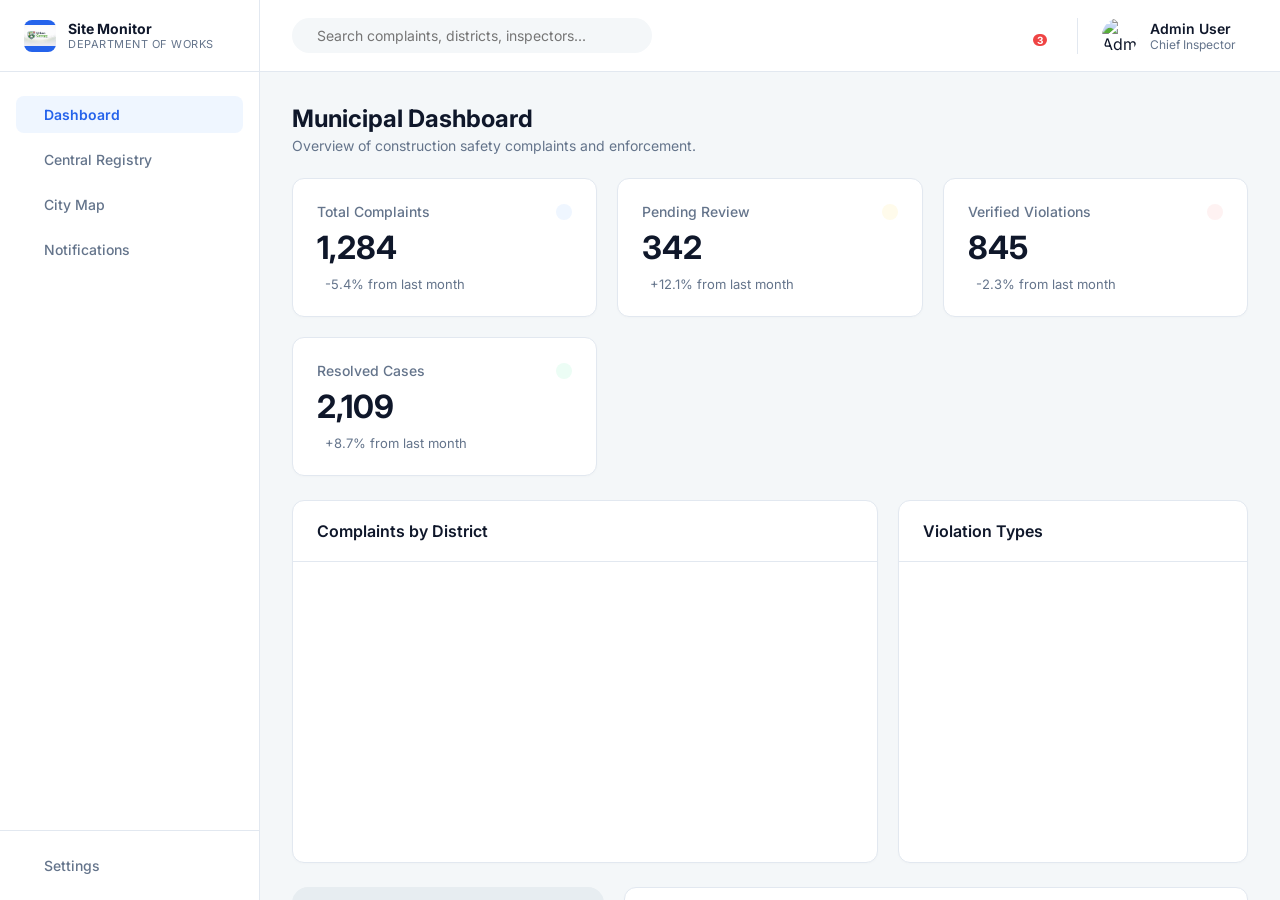
==== dashboard.html @ 846e6d92 "initial commit" ====
<!DOCTYPE html>
<html lang="en">
<head>
  <meta charset="UTF-8" />
  <meta name="viewport" content="width=device-width, initial-scale=1.0" />
  <title>System SPA | Site Monitor</title>
  
  <!-- Fonts -->
  <link rel="preconnect" href="https://fonts.googleapis.com">
  <link rel="preconnect" href="https://fonts.gstatic.com" crossorigin>
  <link href="https://fonts.googleapis.com/css2?family=Inter:wght@400;500;600;700&display=swap" rel="stylesheet">
  
  <!-- Leaflet CSS -->
  <link rel="stylesheet" href="https://unpkg.com/leaflet@1.9.4/dist/leaflet.css" integrity="sha256-p4NxAoJBhIIN+hmNHrzRCf9tD/miZyoHS5obTRR9BMY=" crossorigin=""/>
  <link rel="stylesheet" href="https://unpkg.com/leaflet.markercluster@1.5.3/dist/MarkerCluster.css"/>
  <link rel="stylesheet" href="https://unpkg.com/leaflet.markercluster@1.5.3/dist/MarkerCluster.Default.css"/>

  <!-- Phosphor Icons -->
  <script src="https://unpkg.com/@phosphor-icons/web@2.1.1"></script>

  <link rel="stylesheet" href="style.css" />
</head>
<body>

  <div class="app-layout">
    <!-- Sidebar -->
    <aside class="sidebar">
      <div class="sidebar-header">
        <div class="logo-icon" style="position: relative; display: flex; align-items: center; justify-content: center;">
          <i class="ph ph-shield-check" style="position: absolute; z-index: 1;"></i>
          <img src="assets/logo.png" alt="Logo" style="width: 100%; height: 100%; object-fit: contain; position: absolute; z-index: 2;" onerror="this.style.display='none'" />
        </div>
        <div class="logo-text">
          <span class="logo-title">Site Monitor</span>
          <span class="logo-subtitle">Department of Works</span>
        </div>
      </div>
      
      <nav class="sidebar-nav">
        <a href="#dashboard" class="nav-item active" data-target="view-dashboard">
          <i class="ph ph-squares-four"></i>
          <span>Dashboard</span>
        </a>
        <a href="#complaints" class="nav-item" data-target="view-complaints">
          <i class="ph ph-warning-circle"></i>
          <span>Central Registry</span>
        </a>
        <a href="#map" class="nav-item" data-target="view-map">
          <i class="ph ph-map-trifold"></i>
          <span>City Map</span>
        </a>
        <a href="#notifications" class="nav-item" data-target="view-notifications">
          <i class="ph ph-bell"></i>
          <span>Notifications</span>
        </a>
      </nav>

      <div class="sidebar-footer">
        <a href="#settings" class="nav-item" data-target="view-settings">
          <i class="ph ph-gear"></i>
          <span>Settings</span>
        </a>
      </div>
    </aside>

    <!-- Main Content -->
    <main class="main-content" style="flex: 1; flex-direction: column; overflow: hidden;">
      
      <!-- Shared Header -->
      <header class="top-header">
        <div class="search-bar">
          <i class="ph ph-magnifying-glass"></i>
          <input type="search" placeholder="Search complaints, districts, inspectors..." />
        </div>
        <div class="header-actions">
          <div class="action-icon">
            <i class="ph ph-warning"></i>
          </div>
          <div class="action-icon has-badge">
            <i class="ph ph-bell"></i>
            <span class="badge">3</span>
          </div>
          <div class="admin-profile" id="profileDropdownBtn">
            <img src="https://ui-avatars.com/api/?name=Admin+User&background=0D8ABC&color=fff&rounded=true" alt="Admin Avatar" class="avatar" />
            <div class="admin-info">
              <span class="admin-name">Admin User</span>
              <span class="admin-role">Chief Inspector</span>
            </div>
            <i class="ph ph-caret-down"></i>

            <!-- Dropdown Menu -->
            <div class="profile-dropdown hidden" id="profileDropdownMenu">
              <div class="dropdown-header">
                <strong>Admin User</strong>
                <span>Chief Inspector</span>
              </div>
              <ul class="dropdown-list">
                <li><a href="#profile" class="spa-link" data-target="view-profile"><i class="ph ph-user"></i> My Profile</a></li>
                <li><a href="#notifications" class="spa-link" data-target="view-notifications"><i class="ph ph-activity"></i> Profile Activity</a></li>
                <li><a href="#settings" class="spa-link" data-target="view-settings"><i class="ph ph-gear"></i> Account Settings</a></li>
                <li class="logout-item"><a href="index.html"><i class="ph ph-sign-out"></i> Sign Out</a></li>
              </ul>
            </div>

          </div>
        </div>
      </header>

      <!-- VIEWS -->
      
      <!-- 1. DASHBOARD VIEW -->
      <div id="view-dashboard" class="view-section active">
        <div class="dashboard-scroll-area">
          <div class="dashboard-container">
            <div class="page-header">
              <h1>Municipal Dashboard</h1>
              <p>Overview of construction safety complaints and enforcement.</p>
            </div>

            <div class="stats-grid">
              <div class="stat-card">
                <div class="stat-header">
                  <span class="stat-title">Total Complaints</span>
                  <i class="ph ph-files stat-icon blue"></i>
                </div>
                <div class="stat-value">1,284</div>
                <div class="stat-trend positive">
                  <i class="ph ph-trend-down"></i>
                  <span>-5.4% from last month</span>
                </div>
              </div>

              <div class="stat-card">
                <div class="stat-header">
                  <span class="stat-title">Pending Review</span>
                  <i class="ph ph-hourglass-high stat-icon orange"></i>
                </div>
                <div class="stat-value">342</div>
                <div class="stat-trend negative">
                  <i class="ph ph-trend-up"></i>
                  <span>+12.1% from last month</span>
                </div>
              </div>

              <div class="stat-card">
                <div class="stat-header">
                  <span class="stat-title">Verified Violations</span>
                  <i class="ph ph-siren stat-icon red"></i>
                </div>
                <div class="stat-value">845</div>
                <div class="stat-trend positive">
                  <i class="ph ph-trend-down"></i>
                  <span>-2.3% from last month</span>
                </div>
              </div>

              <div class="stat-card">
                <div class="stat-header">
                  <span class="stat-title">Resolved Cases</span>
                  <i class="ph ph-check-circle stat-icon green"></i>
                </div>
                <div class="stat-value">2,109</div>
                <div class="stat-trend positive">
                  <i class="ph ph-trend-up"></i>
                  <span>+8.7% from last month</span>
                </div>
              </div>
            </div>

            <div class="analytics-grid">
              <div class="chart-card wide">
                <div class="card-header">
                  <h3>Complaints by District</h3>
                  <button class="btn-icon"><i class="ph ph-dots-three-outline-vertical"></i></button>
                </div>
                <div class="card-body">
                  <canvas id="districtChart"></canvas>
                </div>
              </div>
              
              <div class="chart-card">
                <div class="card-header">
                  <h3>Violation Types</h3>
                  <button class="btn-icon"><i class="ph ph-dots-three-outline-vertical"></i></button>
                </div>
                <div class="card-body">
                  <canvas id="violationChart"></canvas>
                </div>
              </div>
            </div>

            <div class="bottom-grid">
              <div class="img-notif-panel" style="padding: 20px;">
                 <div class="img-notif-header">
                   <h3>Recent Activity</h3>
                   <i class="ph ph-dots-three"></i>
                 </div>
                 
                 <div class="notif-list">
                   <div class="img-notif-card">
                     <div class="img-notif-icon dark"><i class="ph ph-files"></i></div>
                     <div class="img-notif-content">
                       <h4>New Violation Verified</h4>
                       <p>Illegal construction at 442 West Oak Blvd.</p>
                       <span class="time">12 MINUTES AGO</span>
                     </div>
                   </div>

                   <div class="img-notif-card">
                     <div class="img-notif-icon light-green"><i class="ph ph-check"></i></div>
                     <div class="img-notif-content">
                       <h4>Case Resolved</h4>
                       <p>Sanitation issue cleared at Site 44.</p>
                       <span class="time">2 HOURS AGO</span>
                     </div>
                   </div>
                 </div>

                 <div class="img-notif-footer" style="padding-top: 8px;">
                   <span>View All Audit Logs</span>
                   <button class="img-notif-fab" style="width: 36px; height: 36px; font-size: 16px;"><i class="ph ph-plus"></i></button>
                 </div>
              </div>

              <div class="map-card">
                <div class="card-header">
                  <h3>Active Response Units</h3>
                  <div class="map-legend">
                    <span class="legend-item"><span class="dot u-blue"></span> Unit</span>
                    <span class="legend-item"><span class="dot u-red"></span> Complaint</span>
                  </div>
                </div>
                <div class="map-container" id="cityMap">
                  <!-- Leaflet map -->
                </div>
              </div>
            </div>
            
          </div>
        </div>
      </div>

      <!-- 2. COMPLAINTS VIEW -->
      <div id="view-complaints" class="view-section hidden">
        <div class="dashboard-scroll-area">
          <div class="dashboard-container max-width-large">
            
            <div class="page-header header-flex">
              <div>
                <h1>Central Registry</h1>
                <p>Monitoring civic reports across city sectors</p>
              </div>
              <div class="header-buttons">
                <button class="btn btn-secondary"><i class="ph ph-export"></i> Export Data</button>
                <button class="btn btn-primary"><i class="ph ph-plus"></i> New Report</button>
              </div>
            </div>

            <div class="stats-grid grid-6">
              <div class="stat-card">
                <div class="stat-header"><span class="stat-title">Resolution Velocity</span></div>
                <div class="stat-value">2.4 Days</div>
                <div class="stat-trend positive"><i class="ph ph-trend-down"></i><span>-12% from last month</span></div>
              </div>
              <div class="stat-card">
                <div class="stat-header"><span class="stat-title">Active Cases</span></div>
                <div class="stat-value">1,187</div>
                <div class="stat-trend negative"><i class="ph ph-trend-up"></i><span>+4% from last month</span></div>
              </div>
              <div class="stat-card">
                <div class="stat-header"><span class="stat-title">Critical Alerts</span></div>
                <div class="stat-value" style="color: var(--red-main)">24</div>
                <div class="stat-trend positive"><i class="ph ph-trend-down"></i><span>-2 from last week</span></div>
              </div>
              <div class="stat-card">
                <div class="stat-header"><span class="stat-title">Zone Efficiency</span></div>
                <div class="stat-value">94.2%</div>
                <div class="stat-trend positive"><i class="ph ph-trend-up"></i><span>Target: >90%</span></div>
              </div>
              <div class="stat-card">
                <div class="stat-header"><span class="stat-title">Priority Queue</span></div>
                <div class="stat-value" style="color: var(--orange-main)">8</div>
                <div class="stat-trend negative"><i class="ph ph-trend-up"></i><span>Unassigned High-Risk</span></div>
              </div>
              <div class="stat-card">
                <div class="stat-header"><span class="stat-title">System Health Status</span></div>
                <div class="stat-value" style="color: var(--green-main)">Online</div>
                <div class="stat-trend positive"><i class="ph ph-check"></i><span>All systems operational</span></div>
              </div>
            </div>

            <div class="panels-grid">
              <div class="chart-card">
                <div class="card-header">
                  <h3>Zone Intelligence</h3>
                  <span class="subtitle-badge">Complaints by Sector</span>
                </div>
                <div class="card-body">
                  <canvas id="zoneChart"></canvas>
                </div>
              </div>
              <div class="chart-card">
                <div class="card-header">
                  <h3>Live Fleet Deployment</h3>
                  <span class="subtitle-badge">Active Units</span>
                </div>
                <div class="card-body">
                  <canvas id="fleetChart"></canvas>
                </div>
              </div>
            </div>

            <div class="card table-card">
              <div class="table-header">
                <div class="tabs">
                  <button class="tab-btn active">All</button>
                  <button class="tab-btn">Pending</button>
                  <button class="tab-btn">Under Review</button>
                  <button class="tab-btn">Verified</button>
                  <button class="tab-btn">Resolved</button>
                </div>
                <div class="table-actions">
                  <div class="search-bar small">
                    <i class="ph ph-magnifying-glass"></i>
                    <input type="text" placeholder="Filter..." />
                  </div>
                  <button class="btn-icon"><i class="ph ph-funnel"></i></button>
                </div>
              </div>
              
              <div class="table-container">
                <table class="complaint-table">
                  <thead>
                    <tr>
                      <th>Complaint ID</th><th>Visual Log</th><th>Location</th><th>Date Submitted</th><th>Status</th><th>Actions</th>
                    </tr>
                  </thead>
                  <tbody>
                    <tr>
                      <td><strong>#CMP-8842</strong></td>
                      <td><div class="visual-log"><img src="assets/violation1.png" alt="Evidence" /></div></td>
                      <td>
                        <div class="td-content"><span class="td-title">Downtown Sector</span><span class="td-sub">400 Broad St</span></div>
                      </td>
                      <td>
                        <div class="td-content"><span class="td-title">Oct 12, 09:30 AM</span><span class="td-sub">By Citizen App</span></div>
                      </td>
                      <td><span class="badge-status status-pending">Pending</span></td>
                      <td>
                        <div class="action-buttons">
                          <button class="btn btn-outline" title="Review"><i class="ph ph-eye"></i></button>
                          <button class="btn btn-outline" title="Assign Inspector"><i class="ph ph-user-plus"></i></button>
                        </div>
                      </td>
                    </tr>
                  </tbody>
                </table>
              </div>
            </div>
            
          </div>
        </div>
      </div>

      <!-- 3. MAP VIEW -->
      <div id="view-map" class="view-section hidden" style="flex: 1;">
        <div class="map-view-container">
          <div class="side-panel card">
            <div class="panel-section border-bottom">
              <div class="page-header map-header">
                <h1>City Violation Map</h1>
                <p>Locational analytics for civic safety reports</p>
              </div>
              <div class="map-layers-toggle">
                 <button class="layer-btn active" id="btnStreet">Street</button>
                 <button class="layer-btn" id="btnSatellite">Satellite</button>
                 <button class="layer-btn" id="btnHeatmap"><i class="ph ph-fire"></i> Heatmap</button>
              </div>
            </div>

            <div class="panel-section border-bottom stats-quick">
              <h3>Quick Statistics</h3>
              <div class="quick-stat-row"><span class="qs-label">Complaints</span><span class="qs-value" id="qsTotal">142</span></div>
              <div class="quick-stat-row"><span class="qs-label text-red">High-Risk Cases</span><span class="qs-value text-red bold">18</span></div>
            </div>

            <div class="panel-section flex-1 scrollable-panel">
              <h3>Filter Complaints</h3>
              <div class="filter-group">
                <label>Status</label>
                <div class="filter-checkboxes">
                  <label class="checkbox-item"><input type="checkbox" checked /> <span class="dot u-red"></span> High-risk</label>
                  <label class="checkbox-item"><input type="checkbox" checked /> <span class="dot u-orange"></span> Pending</label>
                </div>
              </div>
              <button class="btn btn-primary w-full"><i class="ph ph-funnel"></i> Apply Filters</button>
            </div>
          </div>

          <div class="main-map-area card">
            <div id="fullCityMap" class="full-map"></div>
          </div>
        </div>
      </div>

      <!-- 4. NOTIFICATIONS VIEW -->
      <div id="view-notifications" class="view-section hidden">
        <div class="dashboard-scroll-area">
          <div class="dashboard-container max-width-large" style="max-width: 800px;">
            <div class="page-header header-flex">
              <div>
                <h1>Audit & Notifications</h1>
                <p>System alerts, assigned tasks, and chronological activity.</p>
              </div>
            </div>

            <div class="img-notif-panel">
               <div class="img-notif-header">
                 <h3>Recent Activity</h3>
                 <i class="ph ph-dots-three"></i>
               </div>
               
               <div class="notif-list">
                 
                 <div class="img-notif-card">
                   <div class="img-notif-icon dark"><i class="ph ph-files"></i></div>
                   <div class="img-notif-content">
                     <h4>New Violation Verified</h4>
                     <p>Illegal construction at 442 West Oak Blvd.</p>
                     <span class="time">12 MINUTES AGO</span>
                   </div>
                 </div>

                 <div class="img-notif-card">
                   <div class="img-notif-icon light-blue"><i class="ph ph-warning-circle"></i></div>
                   <div class="img-notif-content">
                     <h4>Complaint Filed</h4>
                     <p>Noise complaint submitted by citizen ref: #8821.</p>
                     <span class="time">45 MINUTES AGO</span>
                   </div>
                 </div>

                 <div class="img-notif-card">
                   <div class="img-notif-icon light-green"><i class="ph ph-check"></i></div>
                   <div class="img-notif-content">
                     <h4>Case Resolved</h4>
                     <p>Sanitation issue at City Plaza cleared by Dept 4.</p>
                     <span class="time">2 HOURS AGO</span>
                   </div>
                 </div>

                 <div class="img-notif-card">
                   <div class="img-notif-icon light-yellow"><i class="ph ph-warning"></i></div>
                   <div class="img-notif-content">
                     <h4>System Alert</h4>
                     <p>High complaint volume detected in South District.</p>
                     <span class="time">4 HOURS AGO</span>
                   </div>
                 </div>

                 <div class="img-notif-card">
                   <div class="img-notif-icon dark"><i class="ph ph-user"></i></div>
                   <div class="img-notif-content">
                     <h4>Agent Assigned</h4>
                     <p>Officer Miller assigned to Permit Case #102.</p>
                     <span class="time">6 HOURS AGO</span>
                   </div>
                 </div>

               </div>

               <div class="img-notif-footer">
                 <span>View All Audit Logs</span>
                 <button class="img-notif-fab"><i class="ph ph-plus"></i></button>
               </div>
            </div>

          </div>
        </div>
      </div>

      <!-- 5. MY PROFILE VIEW -->
      <div id="view-profile" class="view-section hidden">
        <div class="dashboard-scroll-area">
          <div class="dashboard-container max-width-large" style="max-width: 900px;">
            <div class="page-header">
              <h1>My Profile</h1>
              <p>Manage your professional civic identity and contact data.</p>
            </div>
            
            <div class="panels-grid" style="grid-template-columns: 1fr 2fr;">
              <div class="card" style="text-align: center; padding: 32px;">
                <img src="https://ui-avatars.com/api/?name=Admin+User&background=0D8ABC&color=fff&rounded=true&size=120" style="border-radius: 50%; margin-bottom: 16px;" alt="Avatar" />
                <h3 style="margin-bottom: 4px;">Admin User</h3>
                <p style="color: var(--text-muted); font-size: 14px; margin-bottom: 24px;">Chief Inspector</p>
                <button class="btn btn-outline" style="width: 100%;">Upload New Photo</button>
              </div>

              <div class="card" style="padding: 32px;">
                <h3 style="margin-bottom: 24px;">Personal Information</h3>
                <div style="display: grid; grid-template-columns: 1fr 1fr; gap: 20px;">
                  <div class="form-group">
                    <label>Full Name</label>
                    <input type="text" class="form-input" value="Admin User" />
                  </div>
                  <div class="form-group">
                    <label>Role / Title</label>
                    <input type="text" class="form-input" value="Chief Inspector" disabled style="background: var(--bg-app); cursor: not-allowed;" />
                  </div>
                  <div class="form-group">
                    <label>Email Address</label>
                    <input type="email" class="form-input" placeholder="name@department.gov" />
                  </div>
                  <div class="form-group">
                    <label>Phone Number</label>
                    <input type="tel" class="form-input" value="+1 (555) 019-2831" />
                  </div>
                </div>
                <button class="btn btn-primary" style="margin-top: 16px;">Save Changes</button>
              </div>
            </div>
          </div>
        </div>
      </div>

      <!-- 6. SETTINGS VIEW -->
      <div id="view-settings" class="view-section hidden">
        <div class="dashboard-scroll-area">
          <div class="dashboard-container max-width-large" style="max-width: 900px;">
            <div class="page-header">
              <h1>System Settings</h1>
              <p>Configure notifications, security, and global app preferences.</p>
            </div>

            <div class="card" style="padding: 32px; margin-bottom: 24px;">
              <h3 style="margin-bottom: 24px; border-bottom: 1px solid var(--border-subtle); padding-bottom: 12px;">Notification Preferences</h3>
              
              <div style="display: flex; justify-content: space-between; align-items: center; margin-bottom: 16px;">
                 <div>
                   <p style="font-weight: 600; margin-bottom: 4px;">Email Alerts</p>
                   <p style="font-size: 13px; color: var(--text-muted);">Receive immediate emails on High-Risk incidents.</p>
                 </div>
                 <input type="checkbox" checked style="width: 20px; height: 20px; accent-color: var(--blue-primary);" />
              </div>

              <div style="display: flex; justify-content: space-between; align-items: center; margin-bottom: 16px;">
                 <div>
                   <p style="font-weight: 600; margin-bottom: 4px;">Push Notifications</p>
                   <p style="font-size: 13px; color: var(--text-muted);">Enable browser push notifications when active.</p>
                 </div>
                 <input type="checkbox" style="width: 20px; height: 20px; accent-color: var(--blue-primary);" />
              </div>
            </div>

            <div class="card" style="padding: 32px;">
              <h3 style="margin-bottom: 24px; border-bottom: 1px solid var(--border-subtle); padding-bottom: 12px;">Security</h3>
              
              <div style="display: flex; justify-content: space-between; align-items: center; margin-bottom: 16px;">
                 <div>
                   <p style="font-weight: 600; margin-bottom: 4px;">Two-Factor Authentication (2FA)</p>
                   <p style="font-size: 13px; color: var(--text-muted);">Protect your civic account with an additional security token.</p>
                 </div>
                 <button class="btn btn-outline">Enable 2FA</button>
              </div>

              <div style="display: flex; justify-content: space-between; align-items: center;">
                 <div>
                   <p style="font-weight: 600; margin-bottom: 4px;">Change Password</p>
                   <p style="font-size: 13px; color: var(--text-muted);">Update your system access key regularly.</p>
                 </div>
                 <button class="btn btn-secondary">Update</button>
              </div>
            </div>
            
          </div>
        </div>
      </div>

    </main>
  </div>

  <!-- Scripts -->
  <script src="https://cdn.jsdelivr.net/npm/chart.js@4.4.2/dist/chart.umd.min.js"></script>
  <script src="https://unpkg.com/leaflet@1.9.4/dist/leaflet.js" integrity="sha256-20nQCchB9co0qIjJZRGuk2/Z9VM+kNiyxNV1lvTlZBo=" crossorigin=""></script>
  <script src="https://unpkg.com/leaflet.markercluster@1.5.3/dist/leaflet.markercluster.js"></script>
  <script src="https://unpkg.com/leaflet.heat@0.2.0/dist/leaflet-heat.js"></script>
  <script type="module" src="main.js"></script>
</body>
</html>
---- style.css ----
:root {
  /* Colors */
  --bg-app: #f4f7f9;
  --bg-sidebar: #ffffff;
  --bg-card: #ffffff;
  --border-subtle: #e2e8f0;
  
  --text-main: #0f172a;
  --text-muted: #64748b;
  
  --blue-primary: #2563eb;
  --blue-hover: #1d4ed8;
  --blue-light: #eff6ff;
  
  --green-main: #10b981;
  --green-light: #ecfdf5;
  --orange-main: #f59e0b;
  --orange-light: #fffbeb;
  --red-main: #ef4444;
  --red-light: #fef2f2;
}

* {
  box-sizing: border-box;
  margin: 0;
  padding: 0;
  font-family: 'Inter', sans-serif;
}

body {
  background-color: var(--bg-app);
  color: var(--text-main);
  overflow: hidden;
}

/* App Layout Grid */
.app-layout {
  display: flex;
  height: 100vh;
  width: 100vw;
}

/* Sidebar */
.sidebar {
  width: 260px;
  background-color: var(--bg-sidebar);
  border-right: 1px solid var(--border-subtle);
  display: flex;
  flex-direction: column;
  z-index: 10;
}

.sidebar-header {
  height: 72px;
  display: flex;
  align-items: center;
  padding: 0 24px;
  border-bottom: 1px solid var(--border-subtle);
}

.logo-icon {
  background: var(--blue-primary);
  color: white;
  width: 32px;
  height: 32px;
  border-radius: 8px;
  display: flex;
  align-items: center;
  justify-content: center;
  font-size: 20px;
  margin-right: 12px;
}

.logo-text {
  display: flex;
  flex-direction: column;
}

.logo-title {
  font-weight: 700;
  font-size: 14px;
  color: var(--text-main);
}

.logo-subtitle {
  font-size: 11px;
  color: var(--text-muted);
  text-transform: uppercase;
  letter-spacing: 0.5px;
}

.sidebar-nav {
  flex: 1;
  padding: 24px 16px;
  display: flex;
  flex-direction: column;
  gap: 8px;
}

.nav-item {
  display: flex;
  align-items: center;
  padding: 10px 16px;
  border-radius: 8px;
  color: var(--text-muted);
  text-decoration: none;
  font-weight: 500;
  font-size: 14px;
  transition: all 0.2s;
}

.nav-item i {
  font-size: 20px;
  margin-right: 12px;
}

.nav-item:hover {
  background-color: var(--blue-light);
  color: var(--blue-primary);
}

.nav-item.active {
  background-color: var(--blue-light);
  color: var(--blue-primary);
  font-weight: 600;
}

.sidebar-footer {
  padding: 16px;
  border-top: 1px solid var(--border-subtle);
}

/* Main Content Area */
.main-content {
  flex: 1;
  display: flex;
  flex-direction: column;
  min-width: 0;
}

/* Top Header */
.top-header {
  height: 72px;
  background-color: var(--bg-card);
  border-bottom: 1px solid var(--border-subtle);
  display: flex;
  align-items: center;
  justify-content: space-between;
  padding: 0 32px;
  z-index: 5;
}

.search-bar {
  display: flex;
  align-items: center;
  background-color: var(--bg-app);
  border-radius: 20px;
  padding: 8px 16px;
  width: 360px;
  border: 1px solid transparent;
  transition: border-color 0.2s;
}

.search-bar:focus-within {
  border-color: var(--blue-primary);
  background: white;
}

.search-bar i {
  color: var(--text-muted);
  font-size: 18px;
  margin-right: 8px;
}

.search-bar input {
  border: none;
  background: transparent;
  width: 100%;
  font-size: 14px;
  color: var(--text-main);
  outline: none;
}

.header-actions {
  display: flex;
  align-items: center;
  gap: 20px;
}

.action-icon {
  position: relative;
  font-size: 24px;
  color: var(--text-muted);
  cursor: pointer;
  display: flex;
  transition: color 0.2s;
}

.action-icon:hover {
  color: var(--text-main);
}

.badge {
  position: absolute;
  top: -4px;
  right: -4px;
  background-color: var(--red-main);
  color: white;
  font-size: 10px;
  font-weight: bold;
  height: 16px;
  min-width: 16px;
  border-radius: 8px;
  display: flex;
  align-items: center;
  justify-content: center;
  padding: 0 4px;
  border: 2px solid var(--bg-card);
}

.admin-profile {
  display: flex;
  align-items: center;
  gap: 12px;
  margin-left: 12px;
  padding-left: 24px;
  border-left: 1px solid var(--border-subtle);
  cursor: pointer;
}

.avatar {
  width: 36px;
  height: 36px;
  border-radius: 50%;
}

.admin-info {
  display: flex;
  flex-direction: column;
}

.admin-name {
  font-size: 14px;
  font-weight: 600;
}

.admin-role {
  font-size: 12px;
  color: var(--text-muted);
}

/* Dashboard Content Scroll Area */
.dashboard-scroll-area {
  flex: 1;
  overflow-y: auto;
  padding: 32px;
}

.dashboard-container {
  max-width: 1400px;
  margin: 0 auto;
  display: flex;
  flex-direction: column;
  gap: 24px;
}

.page-header h1 {
  font-size: 24px;
  font-weight: 700;
  margin-bottom: 4px;
}

.page-header p {
  color: var(--text-muted);
  font-size: 14px;
}

/* Base Card Styling */
.card, .stat-card, .chart-card, .activity-card, .map-card {
  background: var(--bg-card);
  border-radius: 12px;
  border: 1px solid var(--border-subtle);
  box-shadow: 0 1px 3px rgba(0,0,0,0.02);
}

/* Stats section */
.stats-grid {
  display: grid;
  grid-template-columns: repeat(auto-fit, minmax(240px, 1fr));
  gap: 20px;
}

.stat-card {
  padding: 24px;
  display: flex;
  flex-direction: column;
  gap: 12px;
}

.stat-header {
  display: flex;
  justify-content: space-between;
  align-items: center;
}

.stat-title {
  color: var(--text-muted);
  font-size: 14px;
  font-weight: 500;
}

.stat-icon {
  font-size: 20px;
  padding: 8px;
  border-radius: 8px;
}

.stat-icon.blue { background: var(--blue-light); color: var(--blue-primary); }
.stat-icon.orange { background: var(--orange-light); color: var(--orange-main); }
.stat-icon.red { background: var(--red-light); color: var(--red-main); }
.stat-icon.green { background: var(--green-light); color: var(--green-main); }

.stat-value {
  font-size: 32px;
  font-weight: 700;
  line-height: 1;
}

.stat-trend {
  font-size: 13px;
  display: flex;
  align-items: center;
  gap: 4px;
  font-weight: 500;
}

.stat-trend.positive { color: var(--green-main); }
.stat-trend.negative { color: var(--red-main); }
.stat-trend span { color: var(--text-muted); font-weight: 400; margin-left: 4px;}

/* Analytics Grids */
.analytics-grid {
  display: grid;
  grid-template-columns: 2fr 1fr;
  gap: 20px;
}

@media (max-width: 1024px) {
  .analytics-grid {
    grid-template-columns: 1fr;
  }
}

.chart-card {
  display: flex;
  flex-direction: column;
}

.card-header {
  padding: 20px 24px;
  border-bottom: 1px solid var(--border-subtle);
  display: flex;
  justify-content: space-between;
  align-items: center;
}

.card-header h3 {
  font-size: 16px;
  font-weight: 600;
}

.btn-icon {
  background: none;
  border: none;
  font-size: 20px;
  color: var(--text-muted);
  cursor: pointer;
}

.card-body {
  padding: 24px;
  flex: 1;
  position: relative;
  min-height: 300px;
}

/* Bottom Grid */
.bottom-grid {
  display: grid;
  grid-template-columns: 1fr 2fr;
  gap: 20px;
}

@media (max-width: 1200px) {
  .bottom-grid {
    grid-template-columns: 1fr;
  }
}

/* Activity List */
.activity-list {
  padding: 0;
  display: flex;
  flex-direction: column;
}

.activity-item {
  display: flex;
  padding: 16px 24px;
  border-bottom: 1px solid var(--border-subtle);
  gap: 16px;
  transition: background-color 0.2s;
}

.activity-item:hover {
  background-color: var(--bg-app);
}

.activity-item:last-child {
  border-bottom: none;
}

.activity-icon {
  width: 32px;
  height: 32px;
  border-radius: 50%;
  display: flex;
  align-items: center;
  justify-content: center;
  font-size: 16px;
  flex-shrink: 0;
}

.activity-icon.red-bg { background: var(--red-light); color: var(--red-main); }
.activity-icon.green-bg { background: var(--green-light); color: var(--green-main); }
.activity-icon.orange-bg { background: var(--orange-light); color: var(--orange-main); }
.activity-icon.blue-bg { background: var(--blue-light); color: var(--blue-primary); }

.activity-content h4 {
  font-size: 14px;
  font-weight: 600;
  margin-bottom: 4px;
}

.activity-content p {
  font-size: 12px;
  color: var(--text-muted);
}

.activity-time {
  font-size: 12px;
  color: var(--text-muted);
  margin-left: auto;
  white-space: nowrap;
}

.view-all {
  font-size: 13px;
  color: var(--blue-primary);
  text-decoration: none;
  font-weight: 500;
}

/* Map Card */
.map-card {
  display: flex;
  flex-direction: column;
  overflow: hidden;
}

.map-card .card-body {
  padding: 0;
}

.map-container {
  height: 480px;
  width: 100%;
}

.map-legend {
  display: flex;
  gap: 16px;
}

.legend-item {
  display: flex;
  align-items: center;
  gap: 6px;
  font-size: 13px;
  color: var(--text-muted);
}

.dot {
  width: 10px;
  height: 10px;
  border-radius: 50%;
}
.dot.u-blue { background-color: var(--blue-primary); }
.dot.u-red { background-color: var(--red-main); }

/* Complaints Page Styles */
.max-width-large { max-width: 1600px; }
.header-flex { display: flex; justify-content: space-between; align-items: flex-end; margin-bottom: 8px; }
.header-buttons { display: flex; gap: 12px; }

.btn { display: inline-flex; align-items: center; gap: 8px; padding: 8px 16px; border-radius: 8px; font-size: 14px; font-weight: 500; cursor: pointer; border: 1px solid transparent; transition: all 0.2s; }
.btn-primary { background: var(--blue-primary); color: white; }
.btn-primary:hover { background: var(--blue-hover); }
.btn-secondary { background: white; color: var(--text-main); border-color: var(--border-subtle); }
.btn-secondary:hover { background: var(--bg-app); }
.btn-outline { background: transparent; border: 1px solid var(--border-subtle); color: var(--text-muted); padding: 6px; border-radius: 6px;}
.btn-outline:hover { color: var(--blue-primary); border-color: var(--blue-primary); background: var(--blue-light); }

.grid-6 { grid-template-columns: repeat(auto-fit, minmax(180px, 1fr)); }

.panels-grid { display: grid; grid-template-columns: 1fr 1fr; gap: 20px; }
@media (max-width: 1024px) { .panels-grid { grid-template-columns: 1fr; } }
.subtitle-badge { font-size: 12px; color: var(--text-muted); background: var(--bg-app); padding: 4px 8px; border-radius: 12px; }

/* Table styling */
.table-card { display: flex; flex-direction: column; overflow: hidden; margin-top: 8px; }
.table-header { padding: 16px 24px; border-bottom: 1px solid var(--border-subtle); display: flex; justify-content: space-between; align-items: center; }

.tabs { display: flex; gap: 4px; }
.tab-btn { background: transparent; border: none; padding: 8px 16px; border-radius: 6px; font-size: 14px; font-weight: 500; color: var(--text-muted); cursor: pointer; transition: all 0.2s; }
.tab-btn:hover { background: var(--bg-app); color: var(--text-main); }
.tab-btn.active { background: var(--blue-light); color: var(--blue-primary); }

.table-actions { display: flex; gap: 12px; align-items: center; }
.search-bar.small { width: 240px; padding: 6px 12px; border-color: var(--border-subtle); }
.search-bar.small input { font-size: 13px; }

.table-container { overflow-x: auto; }
.complaint-table { width: 100%; border-collapse: collapse; min-width: 800px; text-align: left;}
.complaint-table th { padding: 12px 24px; font-size: 12px; font-weight: 500; color: var(--text-muted); text-transform: uppercase; letter-spacing: 0.5px; border-bottom: 1px solid var(--border-subtle); background: var(--bg-app); }
.complaint-table td { padding: 16px 24px; border-bottom: 1px solid var(--border-subtle); vertical-align: middle; }
.complaint-table tbody tr:hover { background-color: rgba(0,0,0,0.01); }

.visual-log { width: 64px; height: 48px; border-radius: 6px; overflow: hidden; background: var(--bg-app); display: flex; align-items: center; justify-content: center; }
.visual-log img { width: 100%; height: 100%; object-fit: cover; }
.placeholder-log { color: var(--text-muted); font-size: 24px; }

.td-content { display: flex; flex-direction: column; gap: 4px; }
.td-title { font-size: 14px; font-weight: 500; color: var(--text-main); }
.td-sub { font-size: 12px; color: var(--text-muted); }

.badge-status { display: inline-flex; align-items: center; padding: 4px 10px; border-radius: 12px; font-size: 12px; font-weight: 600; }
.status-pending { background: var(--bg-app); color: var(--text-muted); }
.status-under-review { background: var(--orange-light); color: var(--orange-main); }
.status-verified { background: var(--red-light); color: var(--red-main); }
.status-resolved { background: var(--green-light); color: var(--green-main); }

.action-buttons { display: flex; gap: 8px; }

/* Map View Layout */
.flex-col { flex-direction: column !important; }
.map-view-container { display: flex; flex: 1; padding: 24px; gap: 24px; overflow: hidden; height: calc(100vh - 72px); }
.side-panel { width: 340px; display: flex; flex-direction: column; overflow: hidden; }
.main-map-area { flex: 1; border-radius: 12px; overflow: hidden; display: flex; }
.full-map { width: 100%; height: 100%; z-index: 1; }

.panel-section { padding: 20px; }
.border-bottom { border-bottom: 1px solid var(--border-subtle); }
.map-header h1 { font-size: 20px; margin-bottom: 4px; }
.map-header p { font-size: 13px; }

.map-layers-toggle { display: flex; background: var(--bg-app); border-radius: 8px; padding: 4px; margin-top: 16px; }
.layer-btn { flex: 1; border: none; background: transparent; padding: 6px; font-size: 13px; font-weight: 500; border-radius: 6px; color: var(--text-muted); cursor: pointer; transition: all 0.2s; display: flex; align-items: center; justify-content: center; gap: 4px; }
.layer-btn.active { background: white; color: var(--text-main); box-shadow: 0 1px 3px rgba(0,0,0,0.1); }

.stats-quick h3 { font-size: 14px; font-weight: 600; margin-bottom: 12px; }
.quick-stat-row { display: flex; justify-content: space-between; margin-bottom: 8px; font-size: 13px; }
.qs-label { color: var(--text-muted); }
.qs-value { font-weight: 600; }
.text-red { color: var(--red-main); }
.text-blue { color: var(--blue-primary); }
.bold { font-weight: 700; }

.scrollable-panel { overflow-y: auto; }
.scrollable-panel h3 { font-size: 14px; font-weight: 600; margin-bottom: 16px; }
.filter-group { margin-bottom: 20px; }
.filter-group label { display: block; font-size: 13px; font-weight: 500; color: var(--text-main); margin-bottom: 8px; }
.filter-checkboxes { display: flex; flex-direction: column; gap: 8px; }
.checkbox-item { display: flex; align-items: center; gap: 8px; font-size: 13px; color: var(--text-muted); cursor: pointer; }
.filter-select { width: 100%; padding: 8px 12px; border: 1px solid var(--border-subtle); border-radius: 8px; font-size: 13px; background: white; outline: none; }
.filter-select:focus { border-color: var(--blue-primary); }
.w-full { width: 100%; justify-content: center; margin-top: 10px; }

.u-orange { background-color: var(--orange-main); }
.u-green { background-color: var(--green-main); }

/* Popup Styling */
.custom-popup .leaflet-popup-content-wrapper { border-radius: 8px; box-shadow: 0 4px 12px rgba(0,0,0,0.15); }
.custom-popup .leaflet-popup-content { margin: 16px; width: 240px !important; }
.popup-header { display: flex; justify-content: space-between; align-items: center; margin-bottom: 12px; }
.popup-id { font-weight: 700; font-size: 14px; color: var(--text-main); }
.popup-status { font-size: 10px; font-weight: bold; text-transform: uppercase; padding: 2px 6px; border-radius: 4px; }
.popup-status.high-risk { background: var(--red-light); color: var(--red-main); }
.popup-status.pending { background: var(--orange-light); color: var(--orange-main); }
.popup-status.under-investigation { background: var(--blue-light); color: var(--blue-primary); }
.popup-status.resolved { background: var(--green-light); color: var(--green-main); }
.popup-image { width: 100%; height: 120px; border-radius: 6px; object-fit: cover; margin-bottom: 12px; background: var(--bg-app); display: block; }
.popup-detail { display: flex; gap: 8px; font-size: 12px; color: var(--text-muted); margin-bottom: 6px; }
.popup-detail i { font-size: 14px; margin-top: 1px; color: var(--text-main); }
.popup-btn { margin-top: 12px; }

/* SPA Layout Additions */
.view-section { display: flex; flex: 1; flex-direction: column; overflow: hidden; min-height: 0; min-width: 0; }
.view-section.hidden { display: none !important; }

/* Image-style Notification Panel */
.img-notif-panel { background-color: #E7EDF1; border-radius: 16px; padding: 24px; display: flex; flex-direction: column; position: relative; }
.img-notif-header { display: flex; justify-content: space-between; align-items: center; margin-bottom: 24px; }
.img-notif-header h3 { font-size: 16px; font-weight: 700; color: #1E293B; }
.img-notif-header i { font-size: 24px; color: #64748B; cursor: pointer; }

.img-notif-card { background: white; border-radius: 12px; padding: 16px; display: flex; gap: 16px; margin-bottom: 16px; box-shadow: 0 4px 12px rgba(0,0,0,0.03); border: none; }
.img-notif-icon { width: 40px; height: 40px; border-radius: 8px; display: flex; align-items: center; justify-content: center; font-size: 20px; flex-shrink: 0; }
.img-notif-icon.dark { background-color: #21355A; color: white; }
.img-notif-icon.light-blue { background-color: #E2E8F0; color: #475569; }
.img-notif-icon.light-green { background-color: #DCFCE7; color: #16A34A; }
.img-notif-icon.light-yellow { background-color: #FEF3C7; color: #D97706; }

.img-notif-content { display: flex; flex-direction: column; gap: 4px; }
.img-notif-content h4 { font-size: 14px; font-weight: 700; color: #1E293B; }
.img-notif-content p { font-size: 12px; color: #64748B; line-height: 1.4; }
.img-notif-content .time { font-size: 10px; font-weight: 600; color: #94A3B8; text-transform: uppercase; margin-top: 4px; }

.img-notif-footer { display: flex; justify-content: space-between; align-items: center; padding-top: 16px; }
.img-notif-footer span { font-size: 11px; font-weight: 700; color: #1E293B; text-transform: uppercase; letter-spacing: 0.5px; cursor: pointer; }
.img-notif-fab { width: 48px; height: 48px; border-radius: 12px; background-color: #0E1F40; color: white; border: none; font-size: 20px; display: flex; align-items: center; justify-content: center; cursor: pointer; box-shadow: 0 4px 12px rgba(14,31,64,0.3); }

/* Login Page Specific Styles */
.login-layout { display: flex; height: 100vh; width: 100vw; background-color: white; }
.login-left { flex: 1; background: linear-gradient(135deg, #0E1F40 0%, #21355A 100%); display: flex; flex-direction: column; justify-content: center; padding: 60px; color: white; position: relative; overflow: hidden; }
.login-left::before { content: ""; position: absolute; width: 600px; height: 600px; border-radius: 50%; background: radial-gradient(circle, rgba(37,99,235,0.15) 0%, rgba(37,99,235,0) 70%); top: -100px; left: -100px; }
.login-left-content { z-index: 2; max-width: 480px; }
.login-left-content h1 { font-size: 42px; font-weight: 700; margin-bottom: 24px; line-height: 1.2; }
.login-left-content p { font-size: 18px; color: #94A3B8; line-height: 1.6; }

.login-right { flex: 1; display: flex; align-items: center; justify-content: center; background-color: var(--bg-app); position: relative; }
.login-card { width: 440px; background: white; padding: 48px; border-radius: 20px; box-shadow: 0 12px 32px rgba(0,0,0,0.05); }

.login-icon-top { width: 56px; height: 56px; background: var(--blue-light); color: var(--blue-primary); display: flex; justify-content: center; align-items: center; border-radius: 16px; font-size: 28px; margin-bottom: 24px; }
.login-card h2 { font-size: 24px; font-weight: 700; margin-bottom: 8px; color: var(--text-main); }
.login-card p { color: var(--text-muted); font-size: 14px; margin-bottom: 32px; }

.login-tabs-form { display: flex; background: var(--bg-app); border-radius: 12px; padding: 6px; margin-bottom: 32px; }
.login-tab { flex: 1; border: none; padding: 10px; font-size: 13px; font-weight: 600; border-radius: 8px; color: var(--text-muted); background: transparent; cursor: pointer; transition: all 0.2s; }
.login-tab.active { background: white; color: var(--text-main); box-shadow: 0 2px 8px rgba(0,0,0,0.05); }

.form-group { margin-bottom: 20px; }
.form-group label { display: block; font-size: 13px; font-weight: 600; color: var(--text-main); margin-bottom: 8px; }
.form-input { width: 100%; border: 1px solid var(--border-subtle); padding: 12px 16px; border-radius: 10px; font-size: 14px; outline: none; transition: border-color 0.2s; }
.form-input:focus { border-color: var(--blue-primary); box-shadow: 0 0 0 4px var(--blue-light); }

.login-btn-submit { width: 100%; background: var(--blue-primary); color: white; border: none; padding: 14px; border-radius: 10px; font-weight: 600; font-size: 15px; cursor: pointer; transition: background 0.2s; margin-top: 12px; }
.login-btn-submit:hover { background: var(--blue-hover); }

/* Responsive Login */
@media (max-width: 900px) {
  .login-left { display: none; }
  .login-card { box-shadow: none; padding: 32px; width: 100%; max-width: 440px; }
  .login-right { background: white; }
}

/* Profile Dropdown Component */
.admin-profile { position: relative; cursor: pointer; }
.profile-dropdown { position: absolute; top: calc(100% + 12px); right: 0; background: white; width: 220px; border-radius: 12px; box-shadow: 0 10px 40px rgba(0,0,0,0.1); border: 1px solid var(--border-subtle); z-index: 100; transition: opacity 0.2s, transform 0.2s; transform-origin: top right; }
.profile-dropdown.hidden { opacity: 0; pointer-events: none; transform: scale(0.95); }
.dropdown-header { padding: 16px; border-bottom: 1px solid var(--border-subtle); display: flex; flex-direction: column; gap: 4px; }
.dropdown-header strong { font-size: 14px; color: var(--text-main); }
.dropdown-header span { font-size: 12px; color: var(--text-muted); }
.dropdown-list { list-style: none; padding: 8px 0; margin: 0; }
.dropdown-list li a { display: flex; align-items: center; gap: 12px; padding: 10px 16px; font-size: 13px; color: var(--text-muted); text-decoration: none; transition: background 0.2s, color 0.2s; font-weight: 500;}
.dropdown-list li a:hover { background: var(--bg-hover); color: var(--text-main); }
.dropdown-list li a i { font-size: 16px; }
.dropdown-list li.logout-item { border-top: 1px solid var(--border-subtle); margin-top: 4px; padding-top: 4px; }
.dropdown-list li.logout-item a { color: var(--red-main); }
.dropdown-list li.logout-item a:hover { background: #FEF2F2; }
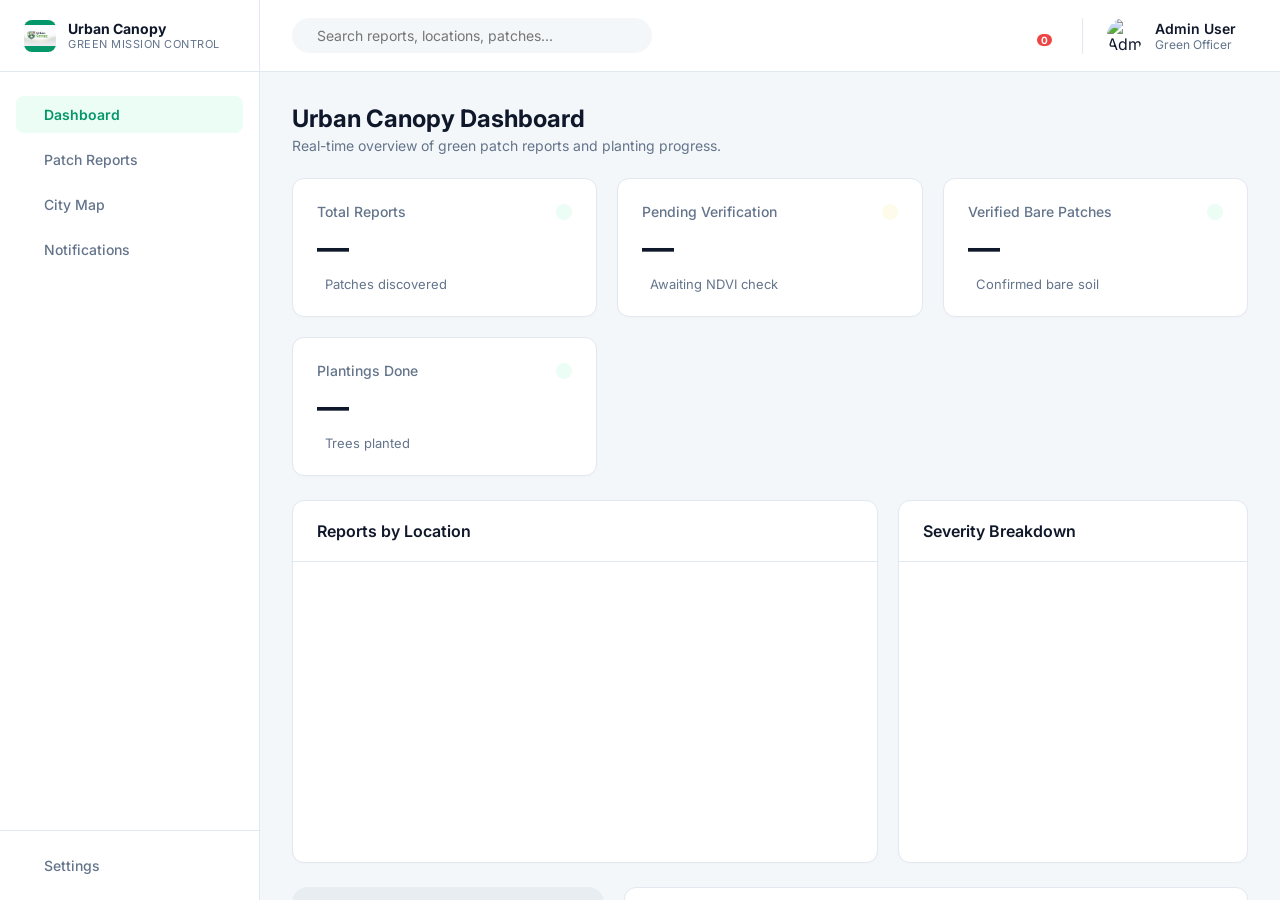
==== commit 2f43dec1: "Added dynamic website changes" ====
--- a/dashboard.html
+++ b/dashboard.html
@@ -1,589 +1,510 @@
-<!DOCTYPE html>
-<html lang="en">
-<head>
-  <meta charset="UTF-8" />
-  <meta name="viewport" content="width=device-width, initial-scale=1.0" />
-  <title>System SPA | Site Monitor</title>
-  
-  <!-- Fonts -->
-  <link rel="preconnect" href="https://fonts.googleapis.com">
-  <link rel="preconnect" href="https://fonts.gstatic.com" crossorigin>
-  <link href="https://fonts.googleapis.com/css2?family=Inter:wght@400;500;600;700&display=swap" rel="stylesheet">
-  
-  <!-- Leaflet CSS -->
-  <link rel="stylesheet" href="https://unpkg.com/leaflet@1.9.4/dist/leaflet.css" integrity="sha256-p4NxAoJBhIIN+hmNHrzRCf9tD/miZyoHS5obTRR9BMY=" crossorigin=""/>
-  <link rel="stylesheet" href="https://unpkg.com/leaflet.markercluster@1.5.3/dist/MarkerCluster.css"/>
-  <link rel="stylesheet" href="https://unpkg.com/leaflet.markercluster@1.5.3/dist/MarkerCluster.Default.css"/>
-
-  <!-- Phosphor Icons -->
-  <script src="https://unpkg.com/@phosphor-icons/web@2.1.1"></script>
-
-  <link rel="stylesheet" href="style.css" />
-</head>
-<body>
-
-  <div class="app-layout">
-    <!-- Sidebar -->
-    <aside class="sidebar">
-      <div class="sidebar-header">
-        <div class="logo-icon" style="position: relative; display: flex; align-items: center; justify-content: center;">
-          <i class="ph ph-shield-check" style="position: absolute; z-index: 1;"></i>
-          <img src="assets/logo.png" alt="Logo" style="width: 100%; height: 100%; object-fit: contain; position: absolute; z-index: 2;" onerror="this.style.display='none'" />
-        </div>
-        <div class="logo-text">
-          <span class="logo-title">Site Monitor</span>
-          <span class="logo-subtitle">Department of Works</span>
-        </div>
-      </div>
-      
-      <nav class="sidebar-nav">
-        <a href="#dashboard" class="nav-item active" data-target="view-dashboard">
-          <i class="ph ph-squares-four"></i>
-          <span>Dashboard</span>
-        </a>
-        <a href="#complaints" class="nav-item" data-target="view-complaints">
-          <i class="ph ph-warning-circle"></i>
-          <span>Central Registry</span>
-        </a>
-        <a href="#map" class="nav-item" data-target="view-map">
-          <i class="ph ph-map-trifold"></i>
-          <span>City Map</span>
-        </a>
-        <a href="#notifications" class="nav-item" data-target="view-notifications">
-          <i class="ph ph-bell"></i>
-          <span>Notifications</span>
-        </a>
-      </nav>
-
-      <div class="sidebar-footer">
-        <a href="#settings" class="nav-item" data-target="view-settings">
-          <i class="ph ph-gear"></i>
-          <span>Settings</span>
-        </a>
-      </div>
-    </aside>
-
-    <!-- Main Content -->
-    <main class="main-content" style="flex: 1; flex-direction: column; overflow: hidden;">
-      
-      <!-- Shared Header -->
-      <header class="top-header">
-        <div class="search-bar">
-          <i class="ph ph-magnifying-glass"></i>
-          <input type="search" placeholder="Search complaints, districts, inspectors..." />
-        </div>
-        <div class="header-actions">
-          <div class="action-icon">
-            <i class="ph ph-warning"></i>
-          </div>
-          <div class="action-icon has-badge">
-            <i class="ph ph-bell"></i>
-            <span class="badge">3</span>
-          </div>
-          <div class="admin-profile" id="profileDropdownBtn">
-            <img src="https://ui-avatars.com/api/?name=Admin+User&background=0D8ABC&color=fff&rounded=true" alt="Admin Avatar" class="avatar" />
-            <div class="admin-info">
-              <span class="admin-name">Admin User</span>
-              <span class="admin-role">Chief Inspector</span>
-            </div>
-            <i class="ph ph-caret-down"></i>
-
-            <!-- Dropdown Menu -->
-            <div class="profile-dropdown hidden" id="profileDropdownMenu">
-              <div class="dropdown-header">
-                <strong>Admin User</strong>
-                <span>Chief Inspector</span>
-              </div>
-              <ul class="dropdown-list">
-                <li><a href="#profile" class="spa-link" data-target="view-profile"><i class="ph ph-user"></i> My Profile</a></li>
-                <li><a href="#notifications" class="spa-link" data-target="view-notifications"><i class="ph ph-activity"></i> Profile Activity</a></li>
-                <li><a href="#settings" class="spa-link" data-target="view-settings"><i class="ph ph-gear"></i> Account Settings</a></li>
-                <li class="logout-item"><a href="index.html"><i class="ph ph-sign-out"></i> Sign Out</a></li>
-              </ul>
-            </div>
-
-          </div>
-        </div>
-      </header>
-
-      <!-- VIEWS -->
-      
-      <!-- 1. DASHBOARD VIEW -->
-      <div id="view-dashboard" class="view-section active">
-        <div class="dashboard-scroll-area">
-          <div class="dashboard-container">
-            <div class="page-header">
-              <h1>Municipal Dashboard</h1>
-              <p>Overview of construction safety complaints and enforcement.</p>
-            </div>
-
-            <div class="stats-grid">
-              <div class="stat-card">
-                <div class="stat-header">
-                  <span class="stat-title">Total Complaints</span>
-                  <i class="ph ph-files stat-icon blue"></i>
-                </div>
-                <div class="stat-value">1,284</div>
-                <div class="stat-trend positive">
-                  <i class="ph ph-trend-down"></i>
-                  <span>-5.4% from last month</span>
-                </div>
-              </div>
-
-              <div class="stat-card">
-                <div class="stat-header">
-                  <span class="stat-title">Pending Review</span>
-                  <i class="ph ph-hourglass-high stat-icon orange"></i>
-                </div>
-                <div class="stat-value">342</div>
-                <div class="stat-trend negative">
-                  <i class="ph ph-trend-up"></i>
-                  <span>+12.1% from last month</span>
-                </div>
-              </div>
-
-              <div class="stat-card">
-                <div class="stat-header">
-                  <span class="stat-title">Verified Violations</span>
-                  <i class="ph ph-siren stat-icon red"></i>
-                </div>
-                <div class="stat-value">845</div>
-                <div class="stat-trend positive">
-                  <i class="ph ph-trend-down"></i>
-                  <span>-2.3% from last month</span>
-                </div>
-              </div>
-
-              <div class="stat-card">
-                <div class="stat-header">
-                  <span class="stat-title">Resolved Cases</span>
-                  <i class="ph ph-check-circle stat-icon green"></i>
-                </div>
-                <div class="stat-value">2,109</div>
-                <div class="stat-trend positive">
-                  <i class="ph ph-trend-up"></i>
-                  <span>+8.7% from last month</span>
-                </div>
-              </div>
-            </div>
-
-            <div class="analytics-grid">
-              <div class="chart-card wide">
-                <div class="card-header">
-                  <h3>Complaints by District</h3>
-                  <button class="btn-icon"><i class="ph ph-dots-three-outline-vertical"></i></button>
-                </div>
-                <div class="card-body">
-                  <canvas id="districtChart"></canvas>
-                </div>
-              </div>
-              
-              <div class="chart-card">
-                <div class="card-header">
-                  <h3>Violation Types</h3>
-                  <button class="btn-icon"><i class="ph ph-dots-three-outline-vertical"></i></button>
-                </div>
-                <div class="card-body">
-                  <canvas id="violationChart"></canvas>
-                </div>
-              </div>
-            </div>
-
-            <div class="bottom-grid">
-              <div class="img-notif-panel" style="padding: 20px;">
-                 <div class="img-notif-header">
-                   <h3>Recent Activity</h3>
-                   <i class="ph ph-dots-three"></i>
-                 </div>
-                 
-                 <div class="notif-list">
-                   <div class="img-notif-card">
-                     <div class="img-notif-icon dark"><i class="ph ph-files"></i></div>
-                     <div class="img-notif-content">
-                       <h4>New Violation Verified</h4>
-                       <p>Illegal construction at 442 West Oak Blvd.</p>
-                       <span class="time">12 MINUTES AGO</span>
-                     </div>
-                   </div>
-
-                   <div class="img-notif-card">
-                     <div class="img-notif-icon light-green"><i class="ph ph-check"></i></div>
-                     <div class="img-notif-content">
-                       <h4>Case Resolved</h4>
-                       <p>Sanitation issue cleared at Site 44.</p>
-                       <span class="time">2 HOURS AGO</span>
-                     </div>
-                   </div>
-                 </div>
-
-                 <div class="img-notif-footer" style="padding-top: 8px;">
-                   <span>View All Audit Logs</span>
-                   <button class="img-notif-fab" style="width: 36px; height: 36px; font-size: 16px;"><i class="ph ph-plus"></i></button>
-                 </div>
-              </div>
-
-              <div class="map-card">
-                <div class="card-header">
-                  <h3>Active Response Units</h3>
-                  <div class="map-legend">
-                    <span class="legend-item"><span class="dot u-blue"></span> Unit</span>
-                    <span class="legend-item"><span class="dot u-red"></span> Complaint</span>
-                  </div>
-                </div>
-                <div class="map-container" id="cityMap">
-                  <!-- Leaflet map -->
-                </div>
-              </div>
-            </div>
-            
-          </div>
-        </div>
-      </div>
-
-      <!-- 2. COMPLAINTS VIEW -->
-      <div id="view-complaints" class="view-section hidden">
-        <div class="dashboard-scroll-area">
-          <div class="dashboard-container max-width-large">
-            
-            <div class="page-header header-flex">
-              <div>
-                <h1>Central Registry</h1>
-                <p>Monitoring civic reports across city sectors</p>
-              </div>
-              <div class="header-buttons">
-                <button class="btn btn-secondary"><i class="ph ph-export"></i> Export Data</button>
-                <button class="btn btn-primary"><i class="ph ph-plus"></i> New Report</button>
-              </div>
-            </div>
-
-            <div class="stats-grid grid-6">
-              <div class="stat-card">
-                <div class="stat-header"><span class="stat-title">Resolution Velocity</span></div>
-                <div class="stat-value">2.4 Days</div>
-                <div class="stat-trend positive"><i class="ph ph-trend-down"></i><span>-12% from last month</span></div>
-              </div>
-              <div class="stat-card">
-                <div class="stat-header"><span class="stat-title">Active Cases</span></div>
-                <div class="stat-value">1,187</div>
-                <div class="stat-trend negative"><i class="ph ph-trend-up"></i><span>+4% from last month</span></div>
-              </div>
-              <div class="stat-card">
-                <div class="stat-header"><span class="stat-title">Critical Alerts</span></div>
-                <div class="stat-value" style="color: var(--red-main)">24</div>
-                <div class="stat-trend positive"><i class="ph ph-trend-down"></i><span>-2 from last week</span></div>
-              </div>
-              <div class="stat-card">
-                <div class="stat-header"><span class="stat-title">Zone Efficiency</span></div>
-                <div class="stat-value">94.2%</div>
-                <div class="stat-trend positive"><i class="ph ph-trend-up"></i><span>Target: >90%</span></div>
-              </div>
-              <div class="stat-card">
-                <div class="stat-header"><span class="stat-title">Priority Queue</span></div>
-                <div class="stat-value" style="color: var(--orange-main)">8</div>
-                <div class="stat-trend negative"><i class="ph ph-trend-up"></i><span>Unassigned High-Risk</span></div>
-              </div>
-              <div class="stat-card">
-                <div class="stat-header"><span class="stat-title">System Health Status</span></div>
-                <div class="stat-value" style="color: var(--green-main)">Online</div>
-                <div class="stat-trend positive"><i class="ph ph-check"></i><span>All systems operational</span></div>
-              </div>
-            </div>
-
-            <div class="panels-grid">
-              <div class="chart-card">
-                <div class="card-header">
-                  <h3>Zone Intelligence</h3>
-                  <span class="subtitle-badge">Complaints by Sector</span>
-                </div>
-                <div class="card-body">
-                  <canvas id="zoneChart"></canvas>
-                </div>
-              </div>
-              <div class="chart-card">
-                <div class="card-header">
-                  <h3>Live Fleet Deployment</h3>
-                  <span class="subtitle-badge">Active Units</span>
-                </div>
-                <div class="card-body">
-                  <canvas id="fleetChart"></canvas>
-                </div>
-              </div>
-            </div>
-
-            <div class="card table-card">
-              <div class="table-header">
-                <div class="tabs">
-                  <button class="tab-btn active">All</button>
-                  <button class="tab-btn">Pending</button>
-                  <button class="tab-btn">Under Review</button>
-                  <button class="tab-btn">Verified</button>
-                  <button class="tab-btn">Resolved</button>
-                </div>
-                <div class="table-actions">
-                  <div class="search-bar small">
-                    <i class="ph ph-magnifying-glass"></i>
-                    <input type="text" placeholder="Filter..." />
-                  </div>
-                  <button class="btn-icon"><i class="ph ph-funnel"></i></button>
-                </div>
-              </div>
-              
-              <div class="table-container">
-                <table class="complaint-table">
-                  <thead>
-                    <tr>
-                      <th>Complaint ID</th><th>Visual Log</th><th>Location</th><th>Date Submitted</th><th>Status</th><th>Actions</th>
-                    </tr>
-                  </thead>
-                  <tbody>
-                    <tr>
-                      <td><strong>#CMP-8842</strong></td>
-                      <td><div class="visual-log"><img src="assets/violation1.png" alt="Evidence" /></div></td>
-                      <td>
-                        <div class="td-content"><span class="td-title">Downtown Sector</span><span class="td-sub">400 Broad St</span></div>
-                      </td>
-                      <td>
-                        <div class="td-content"><span class="td-title">Oct 12, 09:30 AM</span><span class="td-sub">By Citizen App</span></div>
-                      </td>
-                      <td><span class="badge-status status-pending">Pending</span></td>
-                      <td>
-                        <div class="action-buttons">
-                          <button class="btn btn-outline" title="Review"><i class="ph ph-eye"></i></button>
-                          <button class="btn btn-outline" title="Assign Inspector"><i class="ph ph-user-plus"></i></button>
-                        </div>
-                      </td>
-                    </tr>
-                  </tbody>
-                </table>
-              </div>
-            </div>
-            
-          </div>
-        </div>
-      </div>
-
-      <!-- 3. MAP VIEW -->
-      <div id="view-map" class="view-section hidden" style="flex: 1;">
-        <div class="map-view-container">
-          <div class="side-panel card">
-            <div class="panel-section border-bottom">
-              <div class="page-header map-header">
-                <h1>City Violation Map</h1>
-                <p>Locational analytics for civic safety reports</p>
-              </div>
-              <div class="map-layers-toggle">
-                 <button class="layer-btn active" id="btnStreet">Street</button>
-                 <button class="layer-btn" id="btnSatellite">Satellite</button>
-                 <button class="layer-btn" id="btnHeatmap"><i class="ph ph-fire"></i> Heatmap</button>
-              </div>
-            </div>
-
-            <div class="panel-section border-bottom stats-quick">
-              <h3>Quick Statistics</h3>
-              <div class="quick-stat-row"><span class="qs-label">Complaints</span><span class="qs-value" id="qsTotal">142</span></div>
-              <div class="quick-stat-row"><span class="qs-label text-red">High-Risk Cases</span><span class="qs-value text-red bold">18</span></div>
-            </div>
-
-            <div class="panel-section flex-1 scrollable-panel">
-              <h3>Filter Complaints</h3>
-              <div class="filter-group">
-                <label>Status</label>
-                <div class="filter-checkboxes">
-                  <label class="checkbox-item"><input type="checkbox" checked /> <span class="dot u-red"></span> High-risk</label>
-                  <label class="checkbox-item"><input type="checkbox" checked /> <span class="dot u-orange"></span> Pending</label>
-                </div>
-              </div>
-              <button class="btn btn-primary w-full"><i class="ph ph-funnel"></i> Apply Filters</button>
-            </div>
-          </div>
-
-          <div class="main-map-area card">
-            <div id="fullCityMap" class="full-map"></div>
-          </div>
-        </div>
-      </div>
-
-      <!-- 4. NOTIFICATIONS VIEW -->
-      <div id="view-notifications" class="view-section hidden">
-        <div class="dashboard-scroll-area">
-          <div class="dashboard-container max-width-large" style="max-width: 800px;">
-            <div class="page-header header-flex">
-              <div>
-                <h1>Audit & Notifications</h1>
-                <p>System alerts, assigned tasks, and chronological activity.</p>
-              </div>
-            </div>
-
-            <div class="img-notif-panel">
-               <div class="img-notif-header">
-                 <h3>Recent Activity</h3>
-                 <i class="ph ph-dots-three"></i>
-               </div>
-               
-               <div class="notif-list">
-                 
-                 <div class="img-notif-card">
-                   <div class="img-notif-icon dark"><i class="ph ph-files"></i></div>
-                   <div class="img-notif-content">
-                     <h4>New Violation Verified</h4>
-                     <p>Illegal construction at 442 West Oak Blvd.</p>
-                     <span class="time">12 MINUTES AGO</span>
-                   </div>
-                 </div>
-
-                 <div class="img-notif-card">
-                   <div class="img-notif-icon light-blue"><i class="ph ph-warning-circle"></i></div>
-                   <div class="img-notif-content">
-                     <h4>Complaint Filed</h4>
-                     <p>Noise complaint submitted by citizen ref: #8821.</p>
-                     <span class="time">45 MINUTES AGO</span>
-                   </div>
-                 </div>
-
-                 <div class="img-notif-card">
-                   <div class="img-notif-icon light-green"><i class="ph ph-check"></i></div>
-                   <div class="img-notif-content">
-                     <h4>Case Resolved</h4>
-                     <p>Sanitation issue at City Plaza cleared by Dept 4.</p>
-                     <span class="time">2 HOURS AGO</span>
-                   </div>
-                 </div>
-
-                 <div class="img-notif-card">
-                   <div class="img-notif-icon light-yellow"><i class="ph ph-warning"></i></div>
-                   <div class="img-notif-content">
-                     <h4>System Alert</h4>
-                     <p>High complaint volume detected in South District.</p>
-                     <span class="time">4 HOURS AGO</span>
-                   </div>
-                 </div>
-
-                 <div class="img-notif-card">
-                   <div class="img-notif-icon dark"><i class="ph ph-user"></i></div>
-                   <div class="img-notif-content">
-                     <h4>Agent Assigned</h4>
-                     <p>Officer Miller assigned to Permit Case #102.</p>
-                     <span class="time">6 HOURS AGO</span>
-                   </div>
-                 </div>
-
-               </div>
-
-               <div class="img-notif-footer">
-                 <span>View All Audit Logs</span>
-                 <button class="img-notif-fab"><i class="ph ph-plus"></i></button>
-               </div>
-            </div>
-
-          </div>
-        </div>
-      </div>
-
-      <!-- 5. MY PROFILE VIEW -->
-      <div id="view-profile" class="view-section hidden">
-        <div class="dashboard-scroll-area">
-          <div class="dashboard-container max-width-large" style="max-width: 900px;">
-            <div class="page-header">
-              <h1>My Profile</h1>
-              <p>Manage your professional civic identity and contact data.</p>
-            </div>
-            
-            <div class="panels-grid" style="grid-template-columns: 1fr 2fr;">
-              <div class="card" style="text-align: center; padding: 32px;">
-                <img src="https://ui-avatars.com/api/?name=Admin+User&background=0D8ABC&color=fff&rounded=true&size=120" style="border-radius: 50%; margin-bottom: 16px;" alt="Avatar" />
-                <h3 style="margin-bottom: 4px;">Admin User</h3>
-                <p style="color: var(--text-muted); font-size: 14px; margin-bottom: 24px;">Chief Inspector</p>
-                <button class="btn btn-outline" style="width: 100%;">Upload New Photo</button>
-              </div>
-
-              <div class="card" style="padding: 32px;">
-                <h3 style="margin-bottom: 24px;">Personal Information</h3>
-                <div style="display: grid; grid-template-columns: 1fr 1fr; gap: 20px;">
-                  <div class="form-group">
-                    <label>Full Name</label>
-                    <input type="text" class="form-input" value="Admin User" />
-                  </div>
-                  <div class="form-group">
-                    <label>Role / Title</label>
-                    <input type="text" class="form-input" value="Chief Inspector" disabled style="background: var(--bg-app); cursor: not-allowed;" />
-                  </div>
-                  <div class="form-group">
-                    <label>Email Address</label>
-                    <input type="email" class="form-input" placeholder="name@department.gov" />
-                  </div>
-                  <div class="form-group">
-                    <label>Phone Number</label>
-                    <input type="tel" class="form-input" value="+1 (555) 019-2831" />
-                  </div>
-                </div>
-                <button class="btn btn-primary" style="margin-top: 16px;">Save Changes</button>
-              </div>
-            </div>
-          </div>
-        </div>
-      </div>
-
-      <!-- 6. SETTINGS VIEW -->
-      <div id="view-settings" class="view-section hidden">
-        <div class="dashboard-scroll-area">
-          <div class="dashboard-container max-width-large" style="max-width: 900px;">
-            <div class="page-header">
-              <h1>System Settings</h1>
-              <p>Configure notifications, security, and global app preferences.</p>
-            </div>
-
-            <div class="card" style="padding: 32px; margin-bottom: 24px;">
-              <h3 style="margin-bottom: 24px; border-bottom: 1px solid var(--border-subtle); padding-bottom: 12px;">Notification Preferences</h3>
-              
-              <div style="display: flex; justify-content: space-between; align-items: center; margin-bottom: 16px;">
-                 <div>
-                   <p style="font-weight: 600; margin-bottom: 4px;">Email Alerts</p>
-                   <p style="font-size: 13px; color: var(--text-muted);">Receive immediate emails on High-Risk incidents.</p>
-                 </div>
-                 <input type="checkbox" checked style="width: 20px; height: 20px; accent-color: var(--blue-primary);" />
-              </div>
-
-              <div style="display: flex; justify-content: space-between; align-items: center; margin-bottom: 16px;">
-                 <div>
-                   <p style="font-weight: 600; margin-bottom: 4px;">Push Notifications</p>
-                   <p style="font-size: 13px; color: var(--text-muted);">Enable browser push notifications when active.</p>
-                 </div>
-                 <input type="checkbox" style="width: 20px; height: 20px; accent-color: var(--blue-primary);" />
-              </div>
-            </div>
-
-            <div class="card" style="padding: 32px;">
-              <h3 style="margin-bottom: 24px; border-bottom: 1px solid var(--border-subtle); padding-bottom: 12px;">Security</h3>
-              
-              <div style="display: flex; justify-content: space-between; align-items: center; margin-bottom: 16px;">
-                 <div>
-                   <p style="font-weight: 600; margin-bottom: 4px;">Two-Factor Authentication (2FA)</p>
-                   <p style="font-size: 13px; color: var(--text-muted);">Protect your civic account with an additional security token.</p>
-                 </div>
-                 <button class="btn btn-outline">Enable 2FA</button>
-              </div>
-
-              <div style="display: flex; justify-content: space-between; align-items: center;">
-                 <div>
-                   <p style="font-weight: 600; margin-bottom: 4px;">Change Password</p>
-                   <p style="font-size: 13px; color: var(--text-muted);">Update your system access key regularly.</p>
-                 </div>
-                 <button class="btn btn-secondary">Update</button>
-              </div>
-            </div>
-            
-          </div>
-        </div>
-      </div>
-
-    </main>
-  </div>
-
-  <!-- Scripts -->
-  <script src="https://cdn.jsdelivr.net/npm/chart.js@4.4.2/dist/chart.umd.min.js"></script>
-  <script src="https://unpkg.com/leaflet@1.9.4/dist/leaflet.js" integrity="sha256-20nQCchB9co0qIjJZRGuk2/Z9VM+kNiyxNV1lvTlZBo=" crossorigin=""></script>
-  <script src="https://unpkg.com/leaflet.markercluster@1.5.3/dist/leaflet.markercluster.js"></script>
-  <script src="https://unpkg.com/leaflet.heat@0.2.0/dist/leaflet-heat.js"></script>
-  <script type="module" src="main.js"></script>
-</body>
-</html>
+<!DOCTYPE html>
+<html lang="en">
+<head>
+  <meta charset="UTF-8" />
+  <meta name="viewport" content="width=device-width, initial-scale=1.0" />
+  <title>Urban Canopy | Green Mission Control</title>
+  
+  <!-- Fonts -->
+  <link rel="preconnect" href="https://fonts.googleapis.com">
+  <link rel="preconnect" href="https://fonts.gstatic.com" crossorigin>
+  <link href="https://fonts.googleapis.com/css2?family=Inter:wght@400;500;600;700&display=swap" rel="stylesheet">
+  
+  <!-- Leaflet CSS -->
+  <link rel="stylesheet" href="https://unpkg.com/leaflet@1.9.4/dist/leaflet.css" integrity="sha256-p4NxAoJBhIIN+hmNHrzRCf9tD/miZyoHS5obTRR9BMY=" crossorigin=""/>
+  <link rel="stylesheet" href="https://unpkg.com/leaflet.markercluster@1.5.3/dist/MarkerCluster.css"/>
+  <link rel="stylesheet" href="https://unpkg.com/leaflet.markercluster@1.5.3/dist/MarkerCluster.Default.css"/>
+
+  <!-- Phosphor Icons -->
+  <script src="https://unpkg.com/@phosphor-icons/web@2.1.1"></script>
+
+  <link rel="stylesheet" href="style.css" />
+</head>
+<body>
+
+  <div class="app-layout">
+    <!-- Sidebar -->
+    <aside class="sidebar">
+      <div class="sidebar-header">
+        <div class="logo-icon" style="position: relative; display: flex; align-items: center; justify-content: center;">
+          <i class="ph ph-tree" style="position: absolute; z-index: 1;"></i>
+          <img src="assets/logo.png" alt="Logo" style="width: 100%; height: 100%; object-fit: contain; position: absolute; z-index: 2;" onerror="this.style.display='none'" />
+        </div>
+        <div class="logo-text">
+          <span class="logo-title">Urban Canopy</span>
+          <span class="logo-subtitle">Green Mission Control</span>
+        </div>
+      </div>
+      
+      <nav class="sidebar-nav">
+        <a href="#dashboard" class="nav-item active" data-target="view-dashboard">
+          <i class="ph ph-squares-four"></i>
+          <span>Dashboard</span>
+        </a>
+        <a href="#reports" class="nav-item" data-target="view-complaints">
+          <i class="ph ph-leaf"></i>
+          <span>Patch Reports</span>
+        </a>
+        <a href="#map" class="nav-item" data-target="view-map">
+          <i class="ph ph-map-trifold"></i>
+          <span>City Map</span>
+        </a>
+        <a href="#notifications" class="nav-item" data-target="view-notifications">
+          <i class="ph ph-bell"></i>
+          <span>Notifications</span>
+        </a>
+      </nav>
+
+      <div class="sidebar-footer">
+        <a href="#settings" class="nav-item" data-target="view-settings">
+          <i class="ph ph-gear"></i>
+          <span>Settings</span>
+        </a>
+      </div>
+    </aside>
+
+    <!-- Main Content -->
+    <main class="main-content" style="flex: 1; flex-direction: column; overflow: hidden;">
+      
+      <!-- Shared Header -->
+      <header class="top-header">
+        <div class="search-bar">
+          <i class="ph ph-magnifying-glass"></i>
+          <input type="search" placeholder="Search reports, locations, patches..." />
+        </div>
+        <div class="header-actions">
+          <div class="action-icon">
+            <i class="ph ph-warning"></i>
+          </div>
+          <div class="action-icon has-badge">
+            <i class="ph ph-bell"></i>
+            <span class="badge" id="notification-badge">0</span>
+          </div>
+          <div class="admin-profile" id="profileDropdownBtn">
+            <img src="https://ui-avatars.com/api/?name=Admin+User&background=059669&color=fff&rounded=true" alt="Admin Avatar" class="avatar" />
+            <div class="admin-info">
+              <span class="admin-name">Admin User</span>
+              <span class="admin-role">Green Officer</span>
+            </div>
+            <i class="ph ph-caret-down"></i>
+
+            <!-- Dropdown Menu -->
+            <div class="profile-dropdown hidden" id="profileDropdownMenu">
+              <div class="dropdown-header">
+                <strong>Admin User</strong>
+                <span>Green Officer</span>
+              </div>
+              <ul class="dropdown-list">
+                <li><a href="#profile" class="spa-link" data-target="view-profile"><i class="ph ph-user"></i> My Profile</a></li>
+                <li><a href="#notifications" class="spa-link" data-target="view-notifications"><i class="ph ph-activity"></i> Activity</a></li>
+                <li><a href="#settings" class="spa-link" data-target="view-settings"><i class="ph ph-gear"></i> Settings</a></li>
+                <li class="logout-item"><a href="index.html"><i class="ph ph-sign-out"></i> Sign Out</a></li>
+              </ul>
+            </div>
+
+          </div>
+        </div>
+      </header>
+
+      <!-- VIEWS -->
+      
+      <!-- 1. DASHBOARD VIEW -->
+      <div id="view-dashboard" class="view-section active">
+        <div class="dashboard-scroll-area">
+          <div class="dashboard-container">
+            <div class="page-header">
+              <h1>Urban Canopy Dashboard</h1>
+              <p>Real-time overview of green patch reports and planting progress.</p>
+            </div>
+
+            <div class="stats-grid">
+              <div class="stat-card">
+                <div class="stat-header">
+                  <span class="stat-title">Total Reports</span>
+                  <i class="ph ph-files stat-icon blue"></i>
+                </div>
+                <div class="stat-value" id="stat-total">—</div>
+                <div class="stat-trend positive">
+                  <i class="ph ph-leaf"></i>
+                  <span>Patches discovered</span>
+                </div>
+              </div>
+
+              <div class="stat-card">
+                <div class="stat-header">
+                  <span class="stat-title">Pending Verification</span>
+                  <i class="ph ph-hourglass-high stat-icon orange"></i>
+                </div>
+                <div class="stat-value" id="stat-pending">—</div>
+                <div class="stat-trend negative">
+                  <i class="ph ph-clock"></i>
+                  <span>Awaiting NDVI check</span>
+                </div>
+              </div>
+
+              <div class="stat-card">
+                <div class="stat-header">
+                  <span class="stat-title">Verified Bare Patches</span>
+                  <i class="ph ph-check-circle stat-icon green"></i>
+                </div>
+                <div class="stat-value" id="stat-verified">—</div>
+                <div class="stat-trend positive">
+                  <i class="ph ph-seal-check"></i>
+                  <span>Confirmed bare soil</span>
+                </div>
+              </div>
+
+              <div class="stat-card">
+                <div class="stat-header">
+                  <span class="stat-title">Plantings Done</span>
+                  <i class="ph ph-tree stat-icon green"></i>
+                </div>
+                <div class="stat-value" id="stat-planted">—</div>
+                <div class="stat-trend positive">
+                  <i class="ph ph-trend-up"></i>
+                  <span>Trees planted</span>
+                </div>
+              </div>
+            </div>
+
+            <div class="analytics-grid">
+              <div class="chart-card wide">
+                <div class="card-header">
+                  <h3>Reports by Location</h3>
+                  <button class="btn-icon"><i class="ph ph-dots-three-outline-vertical"></i></button>
+                </div>
+                <div class="card-body">
+                  <canvas id="districtChart"></canvas>
+                </div>
+              </div>
+              
+              <div class="chart-card">
+                <div class="card-header">
+                  <h3>Severity Breakdown</h3>
+                  <button class="btn-icon"><i class="ph ph-dots-three-outline-vertical"></i></button>
+                </div>
+                <div class="card-body">
+                  <canvas id="violationChart"></canvas>
+                </div>
+              </div>
+            </div>
+
+            <div class="bottom-grid">
+              <div class="img-notif-panel" style="padding: 20px;">
+                 <div class="img-notif-header">
+                   <h3>Recent Activity</h3>
+                   <i class="ph ph-dots-three"></i>
+                 </div>
+                 
+                 <div class="notif-list" id="recent-activity-list">
+                   <!-- Populated dynamically by main.js -->
+                   <div class="img-notif-card" style="justify-content: center; color: var(--text-muted); font-size: 13px;">
+                     Loading reports...
+                   </div>
+                 </div>
+
+                 <div class="img-notif-footer" style="padding-top: 8px;">
+                   <span>View All Reports</span>
+                   <button class="img-notif-fab" style="width: 36px; height: 36px; font-size: 16px;"><i class="ph ph-plus"></i></button>
+                 </div>
+              </div>
+
+              <div class="map-card">
+                <div class="card-header">
+                  <h3>Report Locations</h3>
+                  <div class="map-legend">
+                    <span class="legend-item"><span class="dot u-red"></span> High</span>
+                    <span class="legend-item"><span class="dot" style="background-color: var(--orange-main);"></span> Medium</span>
+                    <span class="legend-item"><span class="dot" style="background-color: var(--green-main);"></span> Low</span>
+                  </div>
+                </div>
+                <div class="map-container" id="cityMap">
+                  <!-- Leaflet map -->
+                </div>
+              </div>
+            </div>
+            
+          </div>
+        </div>
+      </div>
+
+      <!-- 2. PATCH REPORTS VIEW -->
+      <div id="view-complaints" class="view-section hidden">
+        <div class="dashboard-scroll-area">
+          <div class="dashboard-container max-width-large">
+            
+            <div class="page-header header-flex">
+              <div>
+                <h1>Patch Reports Registry</h1>
+                <p>All citizen-submitted green patch reports</p>
+              </div>
+              <div class="header-buttons">
+                <button class="btn btn-secondary"><i class="ph ph-export"></i> Export Data</button>
+              </div>
+            </div>
+
+            <div class="stats-grid grid-6">
+              <div class="stat-card">
+                <div class="stat-header"><span class="stat-title">Total Reports</span></div>
+                <div class="stat-value" id="stat-registry-total">—</div>
+                <div class="stat-trend positive"><i class="ph ph-leaf"></i><span>All submissions</span></div>
+              </div>
+              <div class="stat-card">
+                <div class="stat-header"><span class="stat-title">High Severity</span></div>
+                <div class="stat-value" id="stat-critical" style="color: var(--red-main)">—</div>
+                <div class="stat-trend negative"><i class="ph ph-warning"></i><span>Urgent patches</span></div>
+              </div>
+              <div class="stat-card">
+                <div class="stat-header"><span class="stat-title">Medium Severity</span></div>
+                <div class="stat-value" id="stat-medium" style="color: var(--orange-main)">—</div>
+                <div class="stat-trend positive"><i class="ph ph-info"></i><span>Moderate priority</span></div>
+              </div>
+              <div class="stat-card">
+                <div class="stat-header"><span class="stat-title">Accessible Sites</span></div>
+                <div class="stat-value" id="stat-accessible" style="color: var(--green-main)">—</div>
+                <div class="stat-trend positive"><i class="ph ph-check"></i><span>Easy access</span></div>
+              </div>
+            </div>
+
+            <div class="panels-grid">
+              <div class="chart-card">
+                <div class="card-header">
+                  <h3>Reports Timeline</h3>
+                  <span class="subtitle-badge">Submissions Over Time</span>
+                </div>
+                <div class="card-body">
+                  <canvas id="zoneChart"></canvas>
+                </div>
+              </div>
+              <div class="chart-card">
+                <div class="card-header">
+                  <h3>Status Overview</h3>
+                  <span class="subtitle-badge">Report Status</span>
+                </div>
+                <div class="card-body">
+                  <canvas id="fleetChart"></canvas>
+                </div>
+              </div>
+            </div>
+
+            <div class="card table-card">
+              <div class="table-header">
+                <div class="tabs">
+                  <button class="tab-btn active" data-filter="all">All</button>
+                  <button class="tab-btn" data-filter="pending">Pending</button>
+                  <button class="tab-btn" data-filter="verified">Verified</button>
+                  <button class="tab-btn" data-filter="planted">Planted</button>
+                </div>
+                <div class="table-actions">
+                  <div class="search-bar small">
+                    <i class="ph ph-magnifying-glass"></i>
+                    <input type="text" placeholder="Filter..." />
+                  </div>
+                  <button class="btn-icon"><i class="ph ph-funnel"></i></button>
+                </div>
+              </div>
+              
+              <div class="table-container">
+                <table class="complaint-table">
+                  <thead>
+                    <tr>
+                      <th>Report ID</th><th>Photo</th><th>Location</th><th>Date Submitted</th><th>Severity</th><th>Status</th><th>Actions</th>
+                    </tr>
+                  </thead>
+                  <tbody id="reports-table-body">
+                    <tr>
+                      <td colspan="7" style="text-align: center; padding: 32px; color: var(--text-muted);">Loading reports from database...</td>
+                    </tr>
+                  </tbody>
+                </table>
+              </div>
+            </div>
+            
+          </div>
+        </div>
+      </div>
+
+      <!-- 3. MAP VIEW -->
+      <div id="view-map" class="view-section hidden" style="flex: 1;">
+        <div class="map-view-container">
+          <div class="side-panel card">
+            <div class="panel-section border-bottom">
+              <div class="page-header map-header">
+                <h1>Green Patch Map</h1>
+                <p>Locations of all reported bare patches</p>
+              </div>
+              <div class="map-layers-toggle">
+                 <button class="layer-btn active" id="btnStreet">Street</button>
+                 <button class="layer-btn" id="btnSatellite">Satellite</button>
+                 <button class="layer-btn" id="btnHeatmap"><i class="ph ph-fire"></i> Heatmap</button>
+              </div>
+            </div>
+
+            <div class="panel-section border-bottom stats-quick">
+              <h3>Quick Statistics</h3>
+              <div class="quick-stat-row"><span class="qs-label">Total Reports</span><span class="qs-value" id="qsTotal">0</span></div>
+              <div class="quick-stat-row"><span class="qs-label text-red">High Severity</span><span class="qs-value text-red bold" id="qsHighRisk">0</span></div>
+            </div>
+
+            <div class="panel-section flex-1 scrollable-panel">
+              <h3>Filter Reports</h3>
+              <div class="filter-group">
+                <label>Severity</label>
+                <div class="filter-checkboxes">
+                  <label class="checkbox-item"><input type="checkbox" checked /> <span class="dot u-red"></span> High</label>
+                  <label class="checkbox-item"><input type="checkbox" checked /> <span class="dot" style="background-color: var(--orange-main);"></span> Medium</label>
+                  <label class="checkbox-item"><input type="checkbox" checked /> <span class="dot" style="background-color: var(--green-main);"></span> Low</label>
+                </div>
+              </div>
+              <button class="btn btn-primary w-full"><i class="ph ph-funnel"></i> Apply Filters</button>
+            </div>
+          </div>
+
+          <div class="main-map-area card">
+            <div id="fullCityMap" class="full-map"></div>
+          </div>
+        </div>
+      </div>
+
+      <!-- 4. NOTIFICATIONS VIEW -->
+      <div id="view-notifications" class="view-section hidden">
+        <div class="dashboard-scroll-area">
+          <div class="dashboard-container max-width-large" style="max-width: 800px;">
+            <div class="page-header header-flex">
+              <div>
+                <h1>Activity & Notifications</h1>
+                <p>Recent report submissions and system events.</p>
+              </div>
+            </div>
+
+            <div class="img-notif-panel">
+               <div class="img-notif-header">
+                 <h3>All Activity</h3>
+                 <i class="ph ph-dots-three"></i>
+               </div>
+               
+               <div class="notif-list" id="notifications-list">
+                 <!-- Populated dynamically -->
+                 <div class="img-notif-card" style="justify-content: center; color: var(--text-muted); font-size: 13px;">
+                   Loading activity...
+                 </div>
+               </div>
+
+               <div class="img-notif-footer">
+                 <span>All Reports Shown</span>
+                 <button class="img-notif-fab"><i class="ph ph-plus"></i></button>
+               </div>
+            </div>
+
+          </div>
+        </div>
+      </div>
+
+      <!-- 5. MY PROFILE VIEW -->
+      <div id="view-profile" class="view-section hidden">
+        <div class="dashboard-scroll-area">
+          <div class="dashboard-container max-width-large" style="max-width: 900px;">
+            <div class="page-header">
+              <h1>My Profile</h1>
+              <p>Manage your Urban Canopy officer profile.</p>
+            </div>
+            
+            <div class="panels-grid" style="grid-template-columns: 1fr 2fr;">
+              <div class="card" style="text-align: center; padding: 32px;">
+                <img src="https://ui-avatars.com/api/?name=Admin+User&background=059669&color=fff&rounded=true&size=120" style="border-radius: 50%; margin-bottom: 16px;" alt="Avatar" />
+                <h3 style="margin-bottom: 4px;">Admin User</h3>
+                <p style="color: var(--text-muted); font-size: 14px; margin-bottom: 24px;">Green Officer</p>
+                <button class="btn btn-outline" style="width: 100%;">Upload New Photo</button>
+              </div>
+
+              <div class="card" style="padding: 32px;">
+                <h3 style="margin-bottom: 24px;">Personal Information</h3>
+                <div style="display: grid; grid-template-columns: 1fr 1fr; gap: 20px;">
+                  <div class="form-group">
+                    <label>Full Name</label>
+                    <input type="text" class="form-input" value="Admin User" />
+                  </div>
+                  <div class="form-group">
+                    <label>Role / Title</label>
+                    <input type="text" class="form-input" value="Green Officer" disabled style="background: var(--bg-app); cursor: not-allowed;" />
+                  </div>
+                  <div class="form-group">
+                    <label>Email Address</label>
+                    <input type="email" class="form-input" placeholder="name@urbancanopy.org" />
+                  </div>
+                  <div class="form-group">
+                    <label>Phone Number</label>
+                    <input type="tel" class="form-input" value="+91 98765 43210" />
+                  </div>
+                </div>
+                <button class="btn btn-primary" style="margin-top: 16px;">Save Changes</button>
+              </div>
+            </div>
+          </div>
+        </div>
+      </div>
+
+      <!-- 6. SETTINGS VIEW -->
+      <div id="view-settings" class="view-section hidden">
+        <div class="dashboard-scroll-area">
+          <div class="dashboard-container max-width-large" style="max-width: 900px;">
+            <div class="page-header">
+              <h1>System Settings</h1>
+              <p>Configure notifications, security, and app preferences.</p>
+            </div>
+
+            <div class="card" style="padding: 32px; margin-bottom: 24px;">
+              <h3 style="margin-bottom: 24px; border-bottom: 1px solid var(--border-subtle); padding-bottom: 12px;">Notification Preferences</h3>
+              
+              <div style="display: flex; justify-content: space-between; align-items: center; margin-bottom: 16px;">
+                 <div>
+                   <p style="font-weight: 600; margin-bottom: 4px;">Email Alerts</p>
+                   <p style="font-size: 13px; color: var(--text-muted);">Receive emails when new reports are verified.</p>
+                 </div>
+                 <input type="checkbox" checked style="width: 20px; height: 20px; accent-color: var(--blue-primary);" />
+              </div>
+
+              <div style="display: flex; justify-content: space-between; align-items: center; margin-bottom: 16px;">
+                 <div>
+                   <p style="font-weight: 600; margin-bottom: 4px;">Push Notifications</p>
+                   <p style="font-size: 13px; color: var(--text-muted);">Enable browser push notifications for new submissions.</p>
+                 </div>
+                 <input type="checkbox" style="width: 20px; height: 20px; accent-color: var(--blue-primary);" />
+              </div>
+            </div>
+
+            <div class="card" style="padding: 32px;">
+              <h3 style="margin-bottom: 24px; border-bottom: 1px solid var(--border-subtle); padding-bottom: 12px;">Security</h3>
+              
+              <div style="display: flex; justify-content: space-between; align-items: center; margin-bottom: 16px;">
+                 <div>
+                   <p style="font-weight: 600; margin-bottom: 4px;">Two-Factor Authentication (2FA)</p>
+                   <p style="font-size: 13px; color: var(--text-muted);">Add extra security to your account.</p>
+                 </div>
+                 <button class="btn btn-outline">Enable 2FA</button>
+              </div>
+
+              <div style="display: flex; justify-content: space-between; align-items: center;">
+                 <div>
+                   <p style="font-weight: 600; margin-bottom: 4px;">Change Password</p>
+                   <p style="font-size: 13px; color: var(--text-muted);">Update your password regularly.</p>
+                 </div>
+                 <button class="btn btn-secondary">Update</button>
+              </div>
+            </div>
+            
+          </div>
+        </div>
+      </div>
+
+    </main>
+  </div>
+
+  <!-- Scripts -->
+  <script src="https://cdn.jsdelivr.net/npm/chart.js@4.4.2/dist/chart.umd.min.js"></script>
+  <script src="https://unpkg.com/leaflet@1.9.4/dist/leaflet.js" integrity="sha256-20nQCchB9co0qIjJZRGuk2/Z9VM+kNiyxNV1lvTlZBo=" crossorigin=""></script>
+  <script src="https://unpkg.com/leaflet.markercluster@1.5.3/dist/leaflet.markercluster.js"></script>
+  <script src="https://unpkg.com/leaflet.heat@0.2.0/dist/leaflet-heat.js"></script>
+  <script type="module" src="main.js"></script>
+</body>
+</html>
--- a/style.css
+++ b/style.css
@@ -8,9 +8,9 @@
   --text-main: #0f172a;
   --text-muted: #64748b;
   
-  --blue-primary: #2563eb;
-  --blue-hover: #1d4ed8;
-  --blue-light: #eff6ff;
+  --blue-primary: #059669;
+  --blue-hover: #047857;
+  --blue-light: #ecfdf5;
   
   --green-main: #10b981;
   --green-light: #ecfdf5;
@@ -632,8 +632,8 @@
 
 /* Login Page Specific Styles */
 .login-layout { display: flex; height: 100vh; width: 100vw; background-color: white; }
-.login-left { flex: 1; background: linear-gradient(135deg, #0E1F40 0%, #21355A 100%); display: flex; flex-direction: column; justify-content: center; padding: 60px; color: white; position: relative; overflow: hidden; }
-.login-left::before { content: ""; position: absolute; width: 600px; height: 600px; border-radius: 50%; background: radial-gradient(circle, rgba(37,99,235,0.15) 0%, rgba(37,99,235,0) 70%); top: -100px; left: -100px; }
+.login-left { flex: 1; background: linear-gradient(135deg, #064E3B 0%, #065F46 100%); display: flex; flex-direction: column; justify-content: center; padding: 60px; color: white; position: relative; overflow: hidden; }
+.login-left::before { content: ""; position: absolute; width: 600px; height: 600px; border-radius: 50%; background: radial-gradient(circle, rgba(5,150,105,0.15) 0%, rgba(5,150,105,0) 70%); top: -100px; left: -100px; }
 .login-left-content { z-index: 2; max-width: 480px; }
 .login-left-content h1 { font-size: 42px; font-weight: 700; margin-bottom: 24px; line-height: 1.2; }
 .login-left-content p { font-size: 18px; color: #94A3B8; line-height: 1.6; }
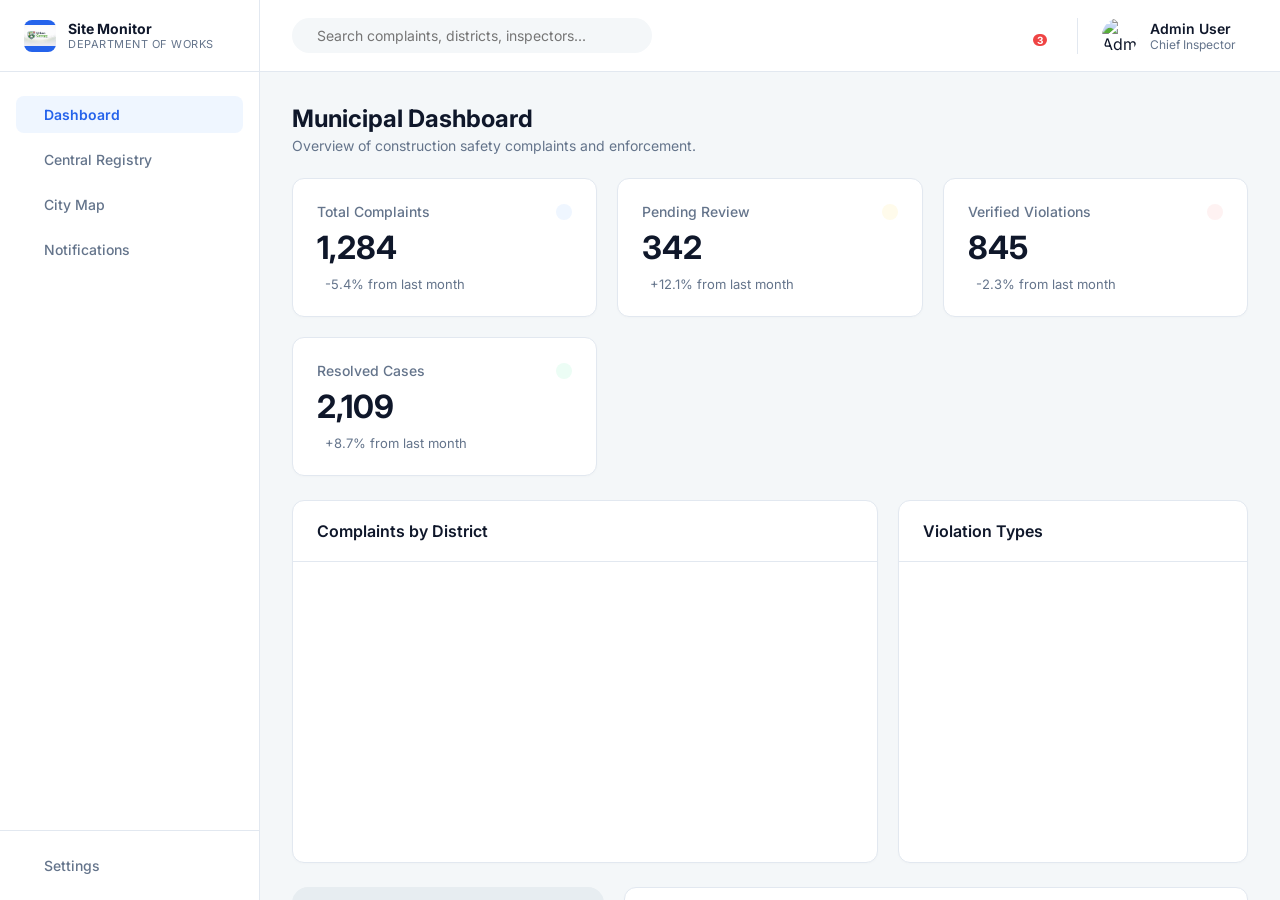
==== commit 898e4d9e: "Add files via upload" ====
--- a/dashboard.html
+++ b/dashboard.html
@@ -1,510 +1,590 @@
-<!DOCTYPE html>
-<html lang="en">
-<head>
-  <meta charset="UTF-8" />
-  <meta name="viewport" content="width=device-width, initial-scale=1.0" />
-  <title>Urban Canopy | Green Mission Control</title>
-  
-  <!-- Fonts -->
-  <link rel="preconnect" href="https://fonts.googleapis.com">
-  <link rel="preconnect" href="https://fonts.gstatic.com" crossorigin>
-  <link href="https://fonts.googleapis.com/css2?family=Inter:wght@400;500;600;700&display=swap" rel="stylesheet">
-  
-  <!-- Leaflet CSS -->
-  <link rel="stylesheet" href="https://unpkg.com/leaflet@1.9.4/dist/leaflet.css" integrity="sha256-p4NxAoJBhIIN+hmNHrzRCf9tD/miZyoHS5obTRR9BMY=" crossorigin=""/>
-  <link rel="stylesheet" href="https://unpkg.com/leaflet.markercluster@1.5.3/dist/MarkerCluster.css"/>
-  <link rel="stylesheet" href="https://unpkg.com/leaflet.markercluster@1.5.3/dist/MarkerCluster.Default.css"/>
-
-  <!-- Phosphor Icons -->
-  <script src="https://unpkg.com/@phosphor-icons/web@2.1.1"></script>
-
-  <link rel="stylesheet" href="style.css" />
-</head>
-<body>
-
-  <div class="app-layout">
-    <!-- Sidebar -->
-    <aside class="sidebar">
-      <div class="sidebar-header">
-        <div class="logo-icon" style="position: relative; display: flex; align-items: center; justify-content: center;">
-          <i class="ph ph-tree" style="position: absolute; z-index: 1;"></i>
-          <img src="assets/logo.png" alt="Logo" style="width: 100%; height: 100%; object-fit: contain; position: absolute; z-index: 2;" onerror="this.style.display='none'" />
-        </div>
-        <div class="logo-text">
-          <span class="logo-title">Urban Canopy</span>
-          <span class="logo-subtitle">Green Mission Control</span>
-        </div>
-      </div>
-      
-      <nav class="sidebar-nav">
-        <a href="#dashboard" class="nav-item active" data-target="view-dashboard">
-          <i class="ph ph-squares-four"></i>
-          <span>Dashboard</span>
-        </a>
-        <a href="#reports" class="nav-item" data-target="view-complaints">
-          <i class="ph ph-leaf"></i>
-          <span>Patch Reports</span>
-        </a>
-        <a href="#map" class="nav-item" data-target="view-map">
-          <i class="ph ph-map-trifold"></i>
-          <span>City Map</span>
-        </a>
-        <a href="#notifications" class="nav-item" data-target="view-notifications">
-          <i class="ph ph-bell"></i>
-          <span>Notifications</span>
-        </a>
-      </nav>
-
-      <div class="sidebar-footer">
-        <a href="#settings" class="nav-item" data-target="view-settings">
-          <i class="ph ph-gear"></i>
-          <span>Settings</span>
-        </a>
-      </div>
-    </aside>
-
-    <!-- Main Content -->
-    <main class="main-content" style="flex: 1; flex-direction: column; overflow: hidden;">
-      
-      <!-- Shared Header -->
-      <header class="top-header">
-        <div class="search-bar">
-          <i class="ph ph-magnifying-glass"></i>
-          <input type="search" placeholder="Search reports, locations, patches..." />
-        </div>
-        <div class="header-actions">
-          <div class="action-icon">
-            <i class="ph ph-warning"></i>
-          </div>
-          <div class="action-icon has-badge">
-            <i class="ph ph-bell"></i>
-            <span class="badge" id="notification-badge">0</span>
-          </div>
-          <div class="admin-profile" id="profileDropdownBtn">
-            <img src="https://ui-avatars.com/api/?name=Admin+User&background=059669&color=fff&rounded=true" alt="Admin Avatar" class="avatar" />
-            <div class="admin-info">
-              <span class="admin-name">Admin User</span>
-              <span class="admin-role">Green Officer</span>
-            </div>
-            <i class="ph ph-caret-down"></i>
-
-            <!-- Dropdown Menu -->
-            <div class="profile-dropdown hidden" id="profileDropdownMenu">
-              <div class="dropdown-header">
-                <strong>Admin User</strong>
-                <span>Green Officer</span>
-              </div>
-              <ul class="dropdown-list">
-                <li><a href="#profile" class="spa-link" data-target="view-profile"><i class="ph ph-user"></i> My Profile</a></li>
-                <li><a href="#notifications" class="spa-link" data-target="view-notifications"><i class="ph ph-activity"></i> Activity</a></li>
-                <li><a href="#settings" class="spa-link" data-target="view-settings"><i class="ph ph-gear"></i> Settings</a></li>
-                <li class="logout-item"><a href="index.html"><i class="ph ph-sign-out"></i> Sign Out</a></li>
-              </ul>
-            </div>
-
-          </div>
-        </div>
-      </header>
-
-      <!-- VIEWS -->
-      
-      <!-- 1. DASHBOARD VIEW -->
-      <div id="view-dashboard" class="view-section active">
-        <div class="dashboard-scroll-area">
-          <div class="dashboard-container">
-            <div class="page-header">
-              <h1>Urban Canopy Dashboard</h1>
-              <p>Real-time overview of green patch reports and planting progress.</p>
-            </div>
-
-            <div class="stats-grid">
-              <div class="stat-card">
-                <div class="stat-header">
-                  <span class="stat-title">Total Reports</span>
-                  <i class="ph ph-files stat-icon blue"></i>
-                </div>
-                <div class="stat-value" id="stat-total">—</div>
-                <div class="stat-trend positive">
-                  <i class="ph ph-leaf"></i>
-                  <span>Patches discovered</span>
-                </div>
-              </div>
-
-              <div class="stat-card">
-                <div class="stat-header">
-                  <span class="stat-title">Pending Verification</span>
-                  <i class="ph ph-hourglass-high stat-icon orange"></i>
-                </div>
-                <div class="stat-value" id="stat-pending">—</div>
-                <div class="stat-trend negative">
-                  <i class="ph ph-clock"></i>
-                  <span>Awaiting NDVI check</span>
-                </div>
-              </div>
-
-              <div class="stat-card">
-                <div class="stat-header">
-                  <span class="stat-title">Verified Bare Patches</span>
-                  <i class="ph ph-check-circle stat-icon green"></i>
-                </div>
-                <div class="stat-value" id="stat-verified">—</div>
-                <div class="stat-trend positive">
-                  <i class="ph ph-seal-check"></i>
-                  <span>Confirmed bare soil</span>
-                </div>
-              </div>
-
-              <div class="stat-card">
-                <div class="stat-header">
-                  <span class="stat-title">Plantings Done</span>
-                  <i class="ph ph-tree stat-icon green"></i>
-                </div>
-                <div class="stat-value" id="stat-planted">—</div>
-                <div class="stat-trend positive">
-                  <i class="ph ph-trend-up"></i>
-                  <span>Trees planted</span>
-                </div>
-              </div>
-            </div>
-
-            <div class="analytics-grid">
-              <div class="chart-card wide">
-                <div class="card-header">
-                  <h3>Reports by Location</h3>
-                  <button class="btn-icon"><i class="ph ph-dots-three-outline-vertical"></i></button>
-                </div>
-                <div class="card-body">
-                  <canvas id="districtChart"></canvas>
-                </div>
-              </div>
-              
-              <div class="chart-card">
-                <div class="card-header">
-                  <h3>Severity Breakdown</h3>
-                  <button class="btn-icon"><i class="ph ph-dots-three-outline-vertical"></i></button>
-                </div>
-                <div class="card-body">
-                  <canvas id="violationChart"></canvas>
-                </div>
-              </div>
-            </div>
-
-            <div class="bottom-grid">
-              <div class="img-notif-panel" style="padding: 20px;">
-                 <div class="img-notif-header">
-                   <h3>Recent Activity</h3>
-                   <i class="ph ph-dots-three"></i>
-                 </div>
-                 
-                 <div class="notif-list" id="recent-activity-list">
-                   <!-- Populated dynamically by main.js -->
-                   <div class="img-notif-card" style="justify-content: center; color: var(--text-muted); font-size: 13px;">
-                     Loading reports...
-                   </div>
-                 </div>
-
-                 <div class="img-notif-footer" style="padding-top: 8px;">
-                   <span>View All Reports</span>
-                   <button class="img-notif-fab" style="width: 36px; height: 36px; font-size: 16px;"><i class="ph ph-plus"></i></button>
-                 </div>
-              </div>
-
-              <div class="map-card">
-                <div class="card-header">
-                  <h3>Report Locations</h3>
-                  <div class="map-legend">
-                    <span class="legend-item"><span class="dot u-red"></span> High</span>
-                    <span class="legend-item"><span class="dot" style="background-color: var(--orange-main);"></span> Medium</span>
-                    <span class="legend-item"><span class="dot" style="background-color: var(--green-main);"></span> Low</span>
-                  </div>
-                </div>
-                <div class="map-container" id="cityMap">
-                  <!-- Leaflet map -->
-                </div>
-              </div>
-            </div>
-            
-          </div>
-        </div>
-      </div>
-
-      <!-- 2. PATCH REPORTS VIEW -->
-      <div id="view-complaints" class="view-section hidden">
-        <div class="dashboard-scroll-area">
-          <div class="dashboard-container max-width-large">
-            
-            <div class="page-header header-flex">
-              <div>
-                <h1>Patch Reports Registry</h1>
-                <p>All citizen-submitted green patch reports</p>
-              </div>
-              <div class="header-buttons">
-                <button class="btn btn-secondary"><i class="ph ph-export"></i> Export Data</button>
-              </div>
-            </div>
-
-            <div class="stats-grid grid-6">
-              <div class="stat-card">
-                <div class="stat-header"><span class="stat-title">Total Reports</span></div>
-                <div class="stat-value" id="stat-registry-total">—</div>
-                <div class="stat-trend positive"><i class="ph ph-leaf"></i><span>All submissions</span></div>
-              </div>
-              <div class="stat-card">
-                <div class="stat-header"><span class="stat-title">High Severity</span></div>
-                <div class="stat-value" id="stat-critical" style="color: var(--red-main)">—</div>
-                <div class="stat-trend negative"><i class="ph ph-warning"></i><span>Urgent patches</span></div>
-              </div>
-              <div class="stat-card">
-                <div class="stat-header"><span class="stat-title">Medium Severity</span></div>
-                <div class="stat-value" id="stat-medium" style="color: var(--orange-main)">—</div>
-                <div class="stat-trend positive"><i class="ph ph-info"></i><span>Moderate priority</span></div>
-              </div>
-              <div class="stat-card">
-                <div class="stat-header"><span class="stat-title">Accessible Sites</span></div>
-                <div class="stat-value" id="stat-accessible" style="color: var(--green-main)">—</div>
-                <div class="stat-trend positive"><i class="ph ph-check"></i><span>Easy access</span></div>
-              </div>
-            </div>
-
-            <div class="panels-grid">
-              <div class="chart-card">
-                <div class="card-header">
-                  <h3>Reports Timeline</h3>
-                  <span class="subtitle-badge">Submissions Over Time</span>
-                </div>
-                <div class="card-body">
-                  <canvas id="zoneChart"></canvas>
-                </div>
-              </div>
-              <div class="chart-card">
-                <div class="card-header">
-                  <h3>Status Overview</h3>
-                  <span class="subtitle-badge">Report Status</span>
-                </div>
-                <div class="card-body">
-                  <canvas id="fleetChart"></canvas>
-                </div>
-              </div>
-            </div>
-
-            <div class="card table-card">
-              <div class="table-header">
-                <div class="tabs">
-                  <button class="tab-btn active" data-filter="all">All</button>
-                  <button class="tab-btn" data-filter="pending">Pending</button>
-                  <button class="tab-btn" data-filter="verified">Verified</button>
-                  <button class="tab-btn" data-filter="planted">Planted</button>
-                </div>
-                <div class="table-actions">
-                  <div class="search-bar small">
-                    <i class="ph ph-magnifying-glass"></i>
-                    <input type="text" placeholder="Filter..." />
-                  </div>
-                  <button class="btn-icon"><i class="ph ph-funnel"></i></button>
-                </div>
-              </div>
-              
-              <div class="table-container">
-                <table class="complaint-table">
-                  <thead>
-                    <tr>
-                      <th>Report ID</th><th>Photo</th><th>Location</th><th>Date Submitted</th><th>Severity</th><th>Status</th><th>Actions</th>
-                    </tr>
-                  </thead>
-                  <tbody id="reports-table-body">
-                    <tr>
-                      <td colspan="7" style="text-align: center; padding: 32px; color: var(--text-muted);">Loading reports from database...</td>
-                    </tr>
-                  </tbody>
-                </table>
-              </div>
-            </div>
-            
-          </div>
-        </div>
-      </div>
-
-      <!-- 3. MAP VIEW -->
-      <div id="view-map" class="view-section hidden" style="flex: 1;">
-        <div class="map-view-container">
-          <div class="side-panel card">
-            <div class="panel-section border-bottom">
-              <div class="page-header map-header">
-                <h1>Green Patch Map</h1>
-                <p>Locations of all reported bare patches</p>
-              </div>
-              <div class="map-layers-toggle">
-                 <button class="layer-btn active" id="btnStreet">Street</button>
-                 <button class="layer-btn" id="btnSatellite">Satellite</button>
-                 <button class="layer-btn" id="btnHeatmap"><i class="ph ph-fire"></i> Heatmap</button>
-              </div>
-            </div>
-
-            <div class="panel-section border-bottom stats-quick">
-              <h3>Quick Statistics</h3>
-              <div class="quick-stat-row"><span class="qs-label">Total Reports</span><span class="qs-value" id="qsTotal">0</span></div>
-              <div class="quick-stat-row"><span class="qs-label text-red">High Severity</span><span class="qs-value text-red bold" id="qsHighRisk">0</span></div>
-            </div>
-
-            <div class="panel-section flex-1 scrollable-panel">
-              <h3>Filter Reports</h3>
-              <div class="filter-group">
-                <label>Severity</label>
-                <div class="filter-checkboxes">
-                  <label class="checkbox-item"><input type="checkbox" checked /> <span class="dot u-red"></span> High</label>
-                  <label class="checkbox-item"><input type="checkbox" checked /> <span class="dot" style="background-color: var(--orange-main);"></span> Medium</label>
-                  <label class="checkbox-item"><input type="checkbox" checked /> <span class="dot" style="background-color: var(--green-main);"></span> Low</label>
-                </div>
-              </div>
-              <button class="btn btn-primary w-full"><i class="ph ph-funnel"></i> Apply Filters</button>
-            </div>
-          </div>
-
-          <div class="main-map-area card">
-            <div id="fullCityMap" class="full-map"></div>
-          </div>
-        </div>
-      </div>
-
-      <!-- 4. NOTIFICATIONS VIEW -->
-      <div id="view-notifications" class="view-section hidden">
-        <div class="dashboard-scroll-area">
-          <div class="dashboard-container max-width-large" style="max-width: 800px;">
-            <div class="page-header header-flex">
-              <div>
-                <h1>Activity & Notifications</h1>
-                <p>Recent report submissions and system events.</p>
-              </div>
-            </div>
-
-            <div class="img-notif-panel">
-               <div class="img-notif-header">
-                 <h3>All Activity</h3>
-                 <i class="ph ph-dots-three"></i>
-               </div>
-               
-               <div class="notif-list" id="notifications-list">
-                 <!-- Populated dynamically -->
-                 <div class="img-notif-card" style="justify-content: center; color: var(--text-muted); font-size: 13px;">
-                   Loading activity...
-                 </div>
-               </div>
-
-               <div class="img-notif-footer">
-                 <span>All Reports Shown</span>
-                 <button class="img-notif-fab"><i class="ph ph-plus"></i></button>
-               </div>
-            </div>
-
-          </div>
-        </div>
-      </div>
-
-      <!-- 5. MY PROFILE VIEW -->
-      <div id="view-profile" class="view-section hidden">
-        <div class="dashboard-scroll-area">
-          <div class="dashboard-container max-width-large" style="max-width: 900px;">
-            <div class="page-header">
-              <h1>My Profile</h1>
-              <p>Manage your Urban Canopy officer profile.</p>
-            </div>
-            
-            <div class="panels-grid" style="grid-template-columns: 1fr 2fr;">
-              <div class="card" style="text-align: center; padding: 32px;">
-                <img src="https://ui-avatars.com/api/?name=Admin+User&background=059669&color=fff&rounded=true&size=120" style="border-radius: 50%; margin-bottom: 16px;" alt="Avatar" />
-                <h3 style="margin-bottom: 4px;">Admin User</h3>
-                <p style="color: var(--text-muted); font-size: 14px; margin-bottom: 24px;">Green Officer</p>
-                <button class="btn btn-outline" style="width: 100%;">Upload New Photo</button>
-              </div>
-
-              <div class="card" style="padding: 32px;">
-                <h3 style="margin-bottom: 24px;">Personal Information</h3>
-                <div style="display: grid; grid-template-columns: 1fr 1fr; gap: 20px;">
-                  <div class="form-group">
-                    <label>Full Name</label>
-                    <input type="text" class="form-input" value="Admin User" />
-                  </div>
-                  <div class="form-group">
-                    <label>Role / Title</label>
-                    <input type="text" class="form-input" value="Green Officer" disabled style="background: var(--bg-app); cursor: not-allowed;" />
-                  </div>
-                  <div class="form-group">
-                    <label>Email Address</label>
-                    <input type="email" class="form-input" placeholder="name@urbancanopy.org" />
-                  </div>
-                  <div class="form-group">
-                    <label>Phone Number</label>
-                    <input type="tel" class="form-input" value="+91 98765 43210" />
-                  </div>
-                </div>
-                <button class="btn btn-primary" style="margin-top: 16px;">Save Changes</button>
-              </div>
-            </div>
-          </div>
-        </div>
-      </div>
-
-      <!-- 6. SETTINGS VIEW -->
-      <div id="view-settings" class="view-section hidden">
-        <div class="dashboard-scroll-area">
-          <div class="dashboard-container max-width-large" style="max-width: 900px;">
-            <div class="page-header">
-              <h1>System Settings</h1>
-              <p>Configure notifications, security, and app preferences.</p>
-            </div>
-
-            <div class="card" style="padding: 32px; margin-bottom: 24px;">
-              <h3 style="margin-bottom: 24px; border-bottom: 1px solid var(--border-subtle); padding-bottom: 12px;">Notification Preferences</h3>
-              
-              <div style="display: flex; justify-content: space-between; align-items: center; margin-bottom: 16px;">
-                 <div>
-                   <p style="font-weight: 600; margin-bottom: 4px;">Email Alerts</p>
-                   <p style="font-size: 13px; color: var(--text-muted);">Receive emails when new reports are verified.</p>
-                 </div>
-                 <input type="checkbox" checked style="width: 20px; height: 20px; accent-color: var(--blue-primary);" />
-              </div>
-
-              <div style="display: flex; justify-content: space-between; align-items: center; margin-bottom: 16px;">
-                 <div>
-                   <p style="font-weight: 600; margin-bottom: 4px;">Push Notifications</p>
-                   <p style="font-size: 13px; color: var(--text-muted);">Enable browser push notifications for new submissions.</p>
-                 </div>
-                 <input type="checkbox" style="width: 20px; height: 20px; accent-color: var(--blue-primary);" />
-              </div>
-            </div>
-
-            <div class="card" style="padding: 32px;">
-              <h3 style="margin-bottom: 24px; border-bottom: 1px solid var(--border-subtle); padding-bottom: 12px;">Security</h3>
-              
-              <div style="display: flex; justify-content: space-between; align-items: center; margin-bottom: 16px;">
-                 <div>
-                   <p style="font-weight: 600; margin-bottom: 4px;">Two-Factor Authentication (2FA)</p>
-                   <p style="font-size: 13px; color: var(--text-muted);">Add extra security to your account.</p>
-                 </div>
-                 <button class="btn btn-outline">Enable 2FA</button>
-              </div>
-
-              <div style="display: flex; justify-content: space-between; align-items: center;">
-                 <div>
-                   <p style="font-weight: 600; margin-bottom: 4px;">Change Password</p>
-                   <p style="font-size: 13px; color: var(--text-muted);">Update your password regularly.</p>
-                 </div>
-                 <button class="btn btn-secondary">Update</button>
-              </div>
-            </div>
-            
-          </div>
-        </div>
-      </div>
-
-    </main>
-  </div>
-
-  <!-- Scripts -->
-  <script src="https://cdn.jsdelivr.net/npm/chart.js@4.4.2/dist/chart.umd.min.js"></script>
-  <script src="https://unpkg.com/leaflet@1.9.4/dist/leaflet.js" integrity="sha256-20nQCchB9co0qIjJZRGuk2/Z9VM+kNiyxNV1lvTlZBo=" crossorigin=""></script>
-  <script src="https://unpkg.com/leaflet.markercluster@1.5.3/dist/leaflet.markercluster.js"></script>
-  <script src="https://unpkg.com/leaflet.heat@0.2.0/dist/leaflet-heat.js"></script>
-  <script type="module" src="main.js"></script>
-</body>
-</html>
+<!DOCTYPE html>
+<html lang="en">
+<head>
+  <meta charset="UTF-8" />
+  <meta name="viewport" content="width=device-width, initial-scale=1.0" />
+  <title>System SPA | Site Monitor</title>
+  
+  <!-- Fonts -->
+  <link rel="preconnect" href="https://fonts.googleapis.com">
+  <link rel="preconnect" href="https://fonts.gstatic.com" crossorigin>
+  <link href="https://fonts.googleapis.com/css2?family=Inter:wght@400;500;600;700&display=swap" rel="stylesheet">
+  
+  <!-- Leaflet CSS -->
+  <link rel="stylesheet" href="https://unpkg.com/leaflet@1.9.4/dist/leaflet.css" integrity="sha256-p4NxAoJBhIIN+hmNHrzRCf9tD/miZyoHS5obTRR9BMY=" crossorigin=""/>
+  <link rel="stylesheet" href="https://unpkg.com/leaflet.markercluster@1.5.3/dist/MarkerCluster.css"/>
+  <link rel="stylesheet" href="https://unpkg.com/leaflet.markercluster@1.5.3/dist/MarkerCluster.Default.css"/>
+
+  <!-- Phosphor Icons -->
+  <script src="https://unpkg.com/@phosphor-icons/web@2.1.1"></script>
+
+  <link rel="stylesheet" href="style.css" />
+</head>
+<body>
+
+  <div class="app-layout">
+    <!-- Sidebar -->
+    <aside class="sidebar">
+      <div class="sidebar-header">
+        <div class="logo-icon" style="position: relative; display: flex; align-items: center; justify-content: center;">
+          <i class="ph ph-shield-check" style="position: absolute; z-index: 1;"></i>
+          <img src="assets/logo.png" alt="Logo" style="width: 100%; height: 100%; object-fit: contain; position: absolute; z-index: 2;" onerror="this.style.display='none'" />
+        </div>
+        <div class="logo-text">
+          <span class="logo-title">Site Monitor</span>
+          <span class="logo-subtitle">Department of Works</span>
+        </div>
+      </div>
+      
+      <nav class="sidebar-nav">
+        <a href="#dashboard" class="nav-item active" data-target="view-dashboard">
+          <i class="ph ph-squares-four"></i>
+          <span>Dashboard</span>
+        </a>
+        <a href="#complaints" class="nav-item" data-target="view-complaints">
+          <i class="ph ph-warning-circle"></i>
+          <span>Central Registry</span>
+        </a>
+        <a href="#map" class="nav-item" data-target="view-map">
+          <i class="ph ph-map-trifold"></i>
+          <span>City Map</span>
+        </a>
+        <a href="#notifications" class="nav-item" data-target="view-notifications">
+          <i class="ph ph-bell"></i>
+          <span>Notifications</span>
+        </a>
+      </nav>
+
+      <div class="sidebar-footer">
+        <a href="#settings" class="nav-item" data-target="view-settings">
+          <i class="ph ph-gear"></i>
+          <span>Settings</span>
+        </a>
+      </div>
+    </aside>
+
+    <!-- Main Content -->
+    <main class="main-content" style="flex: 1; flex-direction: column; overflow: hidden;">
+      
+      <!-- Shared Header -->
+      <header class="top-header">
+        <div class="search-bar">
+          <i class="ph ph-magnifying-glass"></i>
+          <input type="search" placeholder="Search complaints, districts, inspectors..." />
+        </div>
+        <div class="header-actions">
+          <div class="action-icon">
+            <i class="ph ph-warning"></i>
+          </div>
+          <div class="action-icon has-badge">
+            <i class="ph ph-bell"></i>
+            <span class="badge">3</span>
+          </div>
+          <div class="admin-profile" id="profileDropdownBtn">
+            <img src="https://ui-avatars.com/api/?name=Admin+User&background=0D8ABC&color=fff&rounded=true" alt="Admin Avatar" class="avatar" />
+            <div class="admin-info">
+              <span class="admin-name">Admin User</span>
+              <span class="admin-role">Chief Inspector</span>
+            </div>
+            <i class="ph ph-caret-down"></i>
+
+            <!-- Dropdown Menu -->
+            <div class="profile-dropdown hidden" id="profileDropdownMenu">
+              <div class="dropdown-header">
+                <strong>Admin User</strong>
+                <span>Chief Inspector</span>
+              </div>
+              <ul class="dropdown-list">
+                <li><a href="#profile" class="spa-link" data-target="view-profile"><i class="ph ph-user"></i> My Profile</a></li>
+                <li><a href="#notifications" class="spa-link" data-target="view-notifications"><i class="ph ph-activity"></i> Profile Activity</a></li>
+                <li><a href="#settings" class="spa-link" data-target="view-settings"><i class="ph ph-gear"></i> Account Settings</a></li>
+                <li class="logout-item"><a href="index.html"><i class="ph ph-sign-out"></i> Sign Out</a></li>
+              </ul>
+            </div>
+
+          </div>
+        </div>
+      </header>
+
+      <!-- VIEWS -->
+      
+      <!-- 1. DASHBOARD VIEW -->
+      <div id="view-dashboard" class="view-section active">
+        <div class="dashboard-scroll-area">
+          <div class="dashboard-container">
+            <div class="page-header">
+              <h1>Municipal Dashboard</h1>
+              <p>Overview of construction safety complaints and enforcement.</p>
+            </div>
+
+            <div class="stats-grid">
+              <div class="stat-card">
+                <div class="stat-header">
+                  <span class="stat-title">Total Complaints</span>
+                  <i class="ph ph-files stat-icon blue"></i>
+                </div>
+                <div class="stat-value">1,284</div>
+                <div class="stat-trend positive">
+                  <i class="ph ph-trend-down"></i>
+                  <span>-5.4% from last month</span>
+                </div>
+              </div>
+
+              <div class="stat-card">
+                <div class="stat-header">
+                  <span class="stat-title">Pending Review</span>
+                  <i class="ph ph-hourglass-high stat-icon orange"></i>
+                </div>
+                <div class="stat-value">342</div>
+                <div class="stat-trend negative">
+                  <i class="ph ph-trend-up"></i>
+                  <span>+12.1% from last month</span>
+                </div>
+              </div>
+
+              <div class="stat-card">
+                <div class="stat-header">
+                  <span class="stat-title">Verified Violations</span>
+                  <i class="ph ph-siren stat-icon red"></i>
+                </div>
+                <div class="stat-value">845</div>
+                <div class="stat-trend positive">
+                  <i class="ph ph-trend-down"></i>
+                  <span>-2.3% from last month</span>
+                </div>
+              </div>
+
+              <div class="stat-card">
+                <div class="stat-header">
+                  <span class="stat-title">Resolved Cases</span>
+                  <i class="ph ph-check-circle stat-icon green"></i>
+                </div>
+                <div class="stat-value">2,109</div>
+                <div class="stat-trend positive">
+                  <i class="ph ph-trend-up"></i>
+                  <span>+8.7% from last month</span>
+                </div>
+              </div>
+            </div>
+
+            <div class="analytics-grid">
+              <div class="chart-card wide">
+                <div class="card-header">
+                  <h3>Complaints by District</h3>
+                  <button class="btn-icon"><i class="ph ph-dots-three-outline-vertical"></i></button>
+                </div>
+                <div class="card-body">
+                  <canvas id="districtChart"></canvas>
+                </div>
+              </div>
+              
+              <div class="chart-card">
+                <div class="card-header">
+                  <h3>Violation Types</h3>
+                  <button class="btn-icon"><i class="ph ph-dots-three-outline-vertical"></i></button>
+                </div>
+                <div class="card-body">
+                  <canvas id="violationChart"></canvas>
+                </div>
+              </div>
+            </div>
+
+            <div class="bottom-grid">
+              <div class="img-notif-panel" style="padding: 20px;">
+                 <div class="img-notif-header">
+                   <h3>Recent Activity</h3>
+                   <i class="ph ph-dots-three"></i>
+                 </div>
+                 
+                 <div class="notif-list">
+                   <div class="img-notif-card">
+                     <div class="img-notif-icon dark"><i class="ph ph-files"></i></div>
+                     <div class="img-notif-content">
+                       <h4>New Violation Verified</h4>
+                       <p>Illegal construction at 442 West Oak Blvd.</p>
+                       <span class="time">12 MINUTES AGO</span>
+                     </div>
+                   </div>
+
+                   <div class="img-notif-card">
+                     <div class="img-notif-icon light-green"><i class="ph ph-check"></i></div>
+                     <div class="img-notif-content">
+                       <h4>Case Resolved</h4>
+                       <p>Sanitation issue cleared at Site 44.</p>
+                       <span class="time">2 HOURS AGO</span>
+                     </div>
+                   </div>
+                 </div>
+
+                 <div class="img-notif-footer" style="padding-top: 8px;">
+                   <span>View All Audit Logs</span>
+                   <button class="img-notif-fab" style="width: 36px; height: 36px; font-size: 16px;"><i class="ph ph-plus"></i></button>
+                 </div>
+              </div>
+
+              <div class="map-card">
+                <div class="card-header">
+                  <h3>Active Response Units</h3>
+                  <div class="map-legend">
+                    <span class="legend-item"><span class="dot u-blue"></span> Unit</span>
+                    <span class="legend-item"><span class="dot u-red"></span> Complaint</span>
+                  </div>
+                </div>
+                <div class="map-container" id="cityMap">
+                  <!-- Leaflet map -->
+                </div>
+              </div>
+            </div>
+            
+          </div>
+        </div>
+      </div>
+
+      <!-- 2. COMPLAINTS VIEW -->
+      <div id="view-complaints" class="view-section hidden">
+        <div class="dashboard-scroll-area">
+          <div class="dashboard-container max-width-large">
+            
+            <div class="page-header header-flex">
+              <div>
+                <h1>Central Registry</h1>
+                <p>Monitoring civic reports across city sectors</p>
+              </div>
+              <div class="header-buttons">
+                <button class="btn btn-secondary"><i class="ph ph-export"></i> Export Data</button>
+                <button class="btn btn-primary"><i class="ph ph-plus"></i> New Report</button>
+              </div>
+            </div>
+
+            <div class="stats-grid grid-6">
+              <div class="stat-card">
+                <div class="stat-header"><span class="stat-title">Resolution Velocity</span></div>
+                <div class="stat-value">2.4 Days</div>
+                <div class="stat-trend positive"><i class="ph ph-trend-down"></i><span>-12% from last month</span></div>
+              </div>
+              <div class="stat-card">
+                <div class="stat-header"><span class="stat-title">Active Cases</span></div>
+                <div class="stat-value">1,187</div>
+                <div class="stat-trend negative"><i class="ph ph-trend-up"></i><span>+4% from last month</span></div>
+              </div>
+              <div class="stat-card">
+                <div class="stat-header"><span class="stat-title">Critical Alerts</span></div>
+                <div class="stat-value" style="color: var(--red-main)">24</div>
+                <div class="stat-trend positive"><i class="ph ph-trend-down"></i><span>-2 from last week</span></div>
+              </div>
+              <div class="stat-card">
+                <div class="stat-header"><span class="stat-title">Zone Efficiency</span></div>
+                <div class="stat-value">94.2%</div>
+                <div class="stat-trend positive"><i class="ph ph-trend-up"></i><span>Target: >90%</span></div>
+              </div>
+              <div class="stat-card">
+                <div class="stat-header"><span class="stat-title">Priority Queue</span></div>
+                <div class="stat-value" style="color: var(--orange-main)">8</div>
+                <div class="stat-trend negative"><i class="ph ph-trend-up"></i><span>Unassigned High-Risk</span></div>
+              </div>
+              <div class="stat-card">
+                <div class="stat-header"><span class="stat-title">System Health Status</span></div>
+                <div class="stat-value" style="color: var(--green-main)">Online</div>
+                <div class="stat-trend positive"><i class="ph ph-check"></i><span>All systems operational</span></div>
+              </div>
+            </div>
+
+            <div class="panels-grid">
+              <div class="chart-card">
+                <div class="card-header">
+                  <h3>Zone Intelligence</h3>
+                  <span class="subtitle-badge">Complaints by Sector</span>
+                </div>
+                <div class="card-body">
+                  <canvas id="zoneChart"></canvas>
+                </div>
+              </div>
+              <div class="chart-card">
+                <div class="card-header">
+                  <h3>Live Fleet Deployment</h3>
+                  <span class="subtitle-badge">Active Units</span>
+                </div>
+                <div class="card-body">
+                  <canvas id="fleetChart"></canvas>
+                </div>
+              </div>
+            </div>
+
+            <div class="card table-card">
+              <div class="table-header">
+                <div class="tabs">
+                  <button class="tab-btn active">All</button>
+                  <button class="tab-btn">Pending</button>
+                  <button class="tab-btn">Under Review</button>
+                  <button class="tab-btn">Verified</button>
+                  <button class="tab-btn">Resolved</button>
+                </div>
+                <div class="table-actions">
+                  <div class="search-bar small">
+                    <i class="ph ph-magnifying-glass"></i>
+                    <input type="text" placeholder="Filter..." />
+                  </div>
+                  <button class="btn-icon"><i class="ph ph-funnel"></i></button>
+                </div>
+              </div>
+              
+              <div class="table-container">
+                <table class="complaint-table">
+                  <thead>
+                    <tr>
+                      <th>Complaint ID</th><th>Visual Log</th><th>Location</th><th>Date Submitted</th><th>Status</th><th>Actions</th>
+                    </tr>
+                  </thead>
+                  <tbody>
+                    <tr>
+                      <td><strong>#CMP-8842</strong></td>
+                      <td><div class="visual-log"><img src="assets/violation1.png" alt="Evidence" /></div></td>
+                      <td>
+                        <div class="td-content"><span class="td-title">Downtown Sector</span><span class="td-sub">400 Broad St</span></div>
+                      </td>
+                      <td>
+                        <div class="td-content"><span class="td-title">Oct 12, 09:30 AM</span><span class="td-sub">By Citizen App</span></div>
+                      </td>
+                      <td><span class="badge-status status-pending">Pending</span></td>
+                      <td>
+                        <div class="action-buttons">
+                          <button class="btn btn-outline" title="Review"><i class="ph ph-eye"></i></button>
+                          <button class="btn btn-outline" title="Assign Inspector"><i class="ph ph-user-plus"></i></button>
+                        </div>
+                      </td>
+                    </tr>
+                  </tbody>
+                </table>
+              </div>
+            </div>
+            
+          </div>
+        </div>
+      </div>
+
+      <!-- 3. MAP VIEW -->
+      <div id="view-map" class="view-section hidden" style="flex: 1;">
+        <div class="map-view-container">
+          <div class="side-panel card">
+            <div class="panel-section border-bottom">
+              <div class="page-header map-header">
+                <h1>City Violation Map</h1>
+                <p>Locational analytics for civic safety reports</p>
+              </div>
+              <div class="map-layers-toggle">
+                 <button class="layer-btn active" id="btnStreet">Street</button>
+                 <button class="layer-btn" id="btnSatellite">Satellite</button>
+                 <button class="layer-btn" id="btnHeatmap"><i class="ph ph-fire"></i> Heatmap</button>
+              </div>
+            </div>
+
+            <div class="panel-section border-bottom stats-quick">
+              <h3>Quick Statistics</h3>
+              <div class="quick-stat-row"><span class="qs-label">Complaints</span><span class="qs-value" id="qsTotal">142</span></div>
+              <div class="quick-stat-row"><span class="qs-label text-red">High-Risk Cases</span><span class="qs-value text-red bold">18</span></div>
+            </div>
+
+            <div class="panel-section flex-1 scrollable-panel">
+              <h3>Filter Complaints</h3>
+              <div class="filter-group">
+                <label>Status</label>
+                <div class="filter-checkboxes">
+                  <label class="checkbox-item"><input type="checkbox" checked /> <span class="dot u-red"></span> High-risk</label>
+                  <label class="checkbox-item"><input type="checkbox" checked /> <span class="dot u-orange"></span> Pending</label>
+                </div>
+              </div>
+              <button class="btn btn-primary w-full"><i class="ph ph-funnel"></i> Apply Filters</button>
+            </div>
+          </div>
+
+          <div class="main-map-area card">
+            <div id="fullCityMap" class="full-map"></div>
+          </div>
+        </div>
+      </div>
+
+      <!-- 4. NOTIFICATIONS VIEW -->
+      <div id="view-notifications" class="view-section hidden">
+        <div class="dashboard-scroll-area">
+          <div class="dashboard-container max-width-large" style="max-width: 800px;">
+            <div class="page-header header-flex">
+              <div>
+                <h1>Audit & Notifications</h1>
+                <p>System alerts, assigned tasks, and chronological activity.</p>
+              </div>
+            </div>
+
+            <div class="img-notif-panel">
+               <div class="img-notif-header">
+                 <h3>Recent Activity</h3>
+                 <i class="ph ph-dots-three"></i>
+               </div>
+               
+               <div class="notif-list">
+                 
+                 <div class="img-notif-card">
+                   <div class="img-notif-icon dark"><i class="ph ph-files"></i></div>
+                   <div class="img-notif-content">
+                     <h4>New Violation Verified</h4>
+                     <p>Illegal construction at 442 West Oak Blvd.</p>
+                     <span class="time">12 MINUTES AGO</span>
+                   </div>
+                 </div>
+
+                 <div class="img-notif-card">
+                   <div class="img-notif-icon light-blue"><i class="ph ph-warning-circle"></i></div>
+                   <div class="img-notif-content">
+                     <h4>Complaint Filed</h4>
+                     <p>Noise complaint submitted by citizen ref: #8821.</p>
+                     <span class="time">45 MINUTES AGO</span>
+                   </div>
+                 </div>
+
+                 <div class="img-notif-card">
+                   <div class="img-notif-icon light-green"><i class="ph ph-check"></i></div>
+                   <div class="img-notif-content">
+                     <h4>Case Resolved</h4>
+                     <p>Sanitation issue at City Plaza cleared by Dept 4.</p>
+                     <span class="time">2 HOURS AGO</span>
+                   </div>
+                 </div>
+
+                 <div class="img-notif-card">
+                   <div class="img-notif-icon light-yellow"><i class="ph ph-warning"></i></div>
+                   <div class="img-notif-content">
+                     <h4>System Alert</h4>
+                     <p>High complaint volume detected in South District.</p>
+                     <span class="time">4 HOURS AGO</span>
+                   </div>
+                 </div>
+
+                 <div class="img-notif-card">
+                   <div class="img-notif-icon dark"><i class="ph ph-user"></i></div>
+                   <div class="img-notif-content">
+                     <h4>Agent Assigned</h4>
+                     <p>Officer Miller assigned to Permit Case #102.</p>
+                     <span class="time">6 HOURS AGO</span>
+                   </div>
+                 </div>
+
+               </div>
+
+               <div class="img-notif-footer">
+                 <span>View All Audit Logs</span>
+                 <button class="img-notif-fab"><i class="ph ph-plus"></i></button>
+               </div>
+            </div>
+
+          </div>
+        </div>
+      </div>
+
+      <!-- 5. MY PROFILE VIEW -->
+      <div id="view-profile" class="view-section hidden">
+        <div class="dashboard-scroll-area">
+          <div class="dashboard-container max-width-large" style="max-width: 900px;">
+            <div class="page-header">
+              <h1>My Profile</h1>
+              <p>Manage your professional civic identity and contact data.</p>
+            </div>
+            
+            <div class="panels-grid" style="grid-template-columns: 1fr 2fr;">
+              <div class="card" style="text-align: center; padding: 32px;">
+                <img src="https://ui-avatars.com/api/?name=Admin+User&background=0D8ABC&color=fff&rounded=true&size=120" style="border-radius: 50%; margin-bottom: 16px;" alt="Avatar" />
+                <h3 style="margin-bottom: 4px;">Admin User</h3>
+                <p style="color: var(--text-muted); font-size: 14px; margin-bottom: 24px;">Chief Inspector</p>
+                <button class="btn btn-outline" style="width: 100%;">Upload New Photo</button>
+              </div>
+
+              <div class="card" style="padding: 32px;">
+                <h3 style="margin-bottom: 24px;">Personal Information</h3>
+                <div style="display: grid; grid-template-columns: 1fr 1fr; gap: 20px;">
+                  <div class="form-group">
+                    <label>Full Name</label>
+                    <input type="text" class="form-input" value="Admin User" />
+                  </div>
+                  <div class="form-group">
+                    <label>Role / Title</label>
+                    <input type="text" class="form-input" value="Chief Inspector" disabled style="background: var(--bg-app); cursor: not-allowed;" />
+                  </div>
+                  <div class="form-group">
+                    <label>Email Address</label>
+                    <input type="email" class="form-input" placeholder="name@department.gov" />
+                  </div>
+                  <div class="form-group">
+                    <label>Phone Number</label>
+                    <input type="tel" class="form-input" value="+1 (555) 019-2831" />
+                  </div>
+                </div>
+                <button class="btn btn-primary" style="margin-top: 16px;">Save Changes</button>
+              </div>
+            </div>
+          </div>
+        </div>
+      </div>
+
+      <!-- 6. SETTINGS VIEW -->
+      <div id="view-settings" class="view-section hidden">
+        <div class="dashboard-scroll-area">
+          <div class="dashboard-container max-width-large" style="max-width: 900px;">
+            <div class="page-header">
+              <h1>System Settings</h1>
+              <p>Configure notifications, security, and global app preferences.</p>
+            </div>
+
+            <div class="card" style="padding: 32px; margin-bottom: 24px;">
+              <h3 style="margin-bottom: 24px; border-bottom: 1px solid var(--border-subtle); padding-bottom: 12px;">Notification Preferences</h3>
+              
+              <div style="display: flex; justify-content: space-between; align-items: center; margin-bottom: 16px;">
+                 <div>
+                   <p style="font-weight: 600; margin-bottom: 4px;">Email Alerts</p>
+                   <p style="font-size: 13px; color: var(--text-muted);">Receive immediate emails on High-Risk incidents.</p>
+                 </div>
+                 <input type="checkbox" checked style="width: 20px; height: 20px; accent-color: var(--blue-primary);" />
+              </div>
+
+              <div style="display: flex; justify-content: space-between; align-items: center; margin-bottom: 16px;">
+                 <div>
+                   <p style="font-weight: 600; margin-bottom: 4px;">Push Notifications</p>
+                   <p style="font-size: 13px; color: var(--text-muted);">Enable browser push notifications when active.</p>
+                 </div>
+                 <input type="checkbox" style="width: 20px; height: 20px; accent-color: var(--blue-primary);" />
+              </div>
+            </div>
+
+            <div class="card" style="padding: 32px;">
+              <h3 style="margin-bottom: 24px; border-bottom: 1px solid var(--border-subtle); padding-bottom: 12px;">Security</h3>
+              
+              <div style="display: flex; justify-content: space-between; align-items: center; margin-bottom: 16px;">
+                 <div>
+                   <p style="font-weight: 600; margin-bottom: 4px;">Two-Factor Authentication (2FA)</p>
+                   <p style="font-size: 13px; color: var(--text-muted);">Protect your civic account with an additional security token.</p>
+                 </div>
+                 <button class="btn btn-outline">Enable 2FA</button>
+              </div>
+
+              <div style="display: flex; justify-content: space-between; align-items: center;">
+                 <div>
+                   <p style="font-weight: 600; margin-bottom: 4px;">Change Password</p>
+                   <p style="font-size: 13px; color: var(--text-muted);">Update your system access key regularly.</p>
+                 </div>
+                 <button class="btn btn-secondary">Update</button>
+              </div>
+            </div>
+            
+          </div>
+        </div>
+      </div>
+
+    </main>
+  </div>
+
+  <!-- Scripts -->
+  <script src="https://cdn.jsdelivr.net/npm/chart.js@4.4.2/dist/chart.umd.min.js"></script>
+  <script src="https://unpkg.com/leaflet@1.9.4/dist/leaflet.js" integrity="sha256-20nQCchB9co0qIjJZRGuk2/Z9VM+kNiyxNV1lvTlZBo=" crossorigin=""></script>
+  <script src="https://unpkg.com/leaflet.markercluster@1.5.3/dist/leaflet.markercluster.js"></script>
+  <script src="https://unpkg.com/leaflet.heat@0.2.0/dist/leaflet-heat.js"></script>
+  <script src="https://cdn.socket.io/4.7.4/socket.io.min.js"></script>
+  <script type="module" src="main.js"></script>
+</body>
+</html>
--- a/style.css
+++ b/style.css
@@ -8,9 +8,9 @@
   --text-main: #0f172a;
   --text-muted: #64748b;
   
-  --blue-primary: #059669;
-  --blue-hover: #047857;
-  --blue-light: #ecfdf5;
+  --blue-primary: #2563eb;
+  --blue-hover: #1d4ed8;
+  --blue-light: #eff6ff;
   
   --green-main: #10b981;
   --green-light: #ecfdf5;
@@ -632,8 +632,8 @@
 
 /* Login Page Specific Styles */
 .login-layout { display: flex; height: 100vh; width: 100vw; background-color: white; }
-.login-left { flex: 1; background: linear-gradient(135deg, #064E3B 0%, #065F46 100%); display: flex; flex-direction: column; justify-content: center; padding: 60px; color: white; position: relative; overflow: hidden; }
-.login-left::before { content: ""; position: absolute; width: 600px; height: 600px; border-radius: 50%; background: radial-gradient(circle, rgba(5,150,105,0.15) 0%, rgba(5,150,105,0) 70%); top: -100px; left: -100px; }
+.login-left { flex: 1; background: linear-gradient(135deg, #0E1F40 0%, #21355A 100%); display: flex; flex-direction: column; justify-content: center; padding: 60px; color: white; position: relative; overflow: hidden; }
+.login-left::before { content: ""; position: absolute; width: 600px; height: 600px; border-radius: 50%; background: radial-gradient(circle, rgba(37,99,235,0.15) 0%, rgba(37,99,235,0) 70%); top: -100px; left: -100px; }
 .login-left-content { z-index: 2; max-width: 480px; }
 .login-left-content h1 { font-size: 42px; font-weight: 700; margin-bottom: 24px; line-height: 1.2; }
 .login-left-content p { font-size: 18px; color: #94A3B8; line-height: 1.6; }
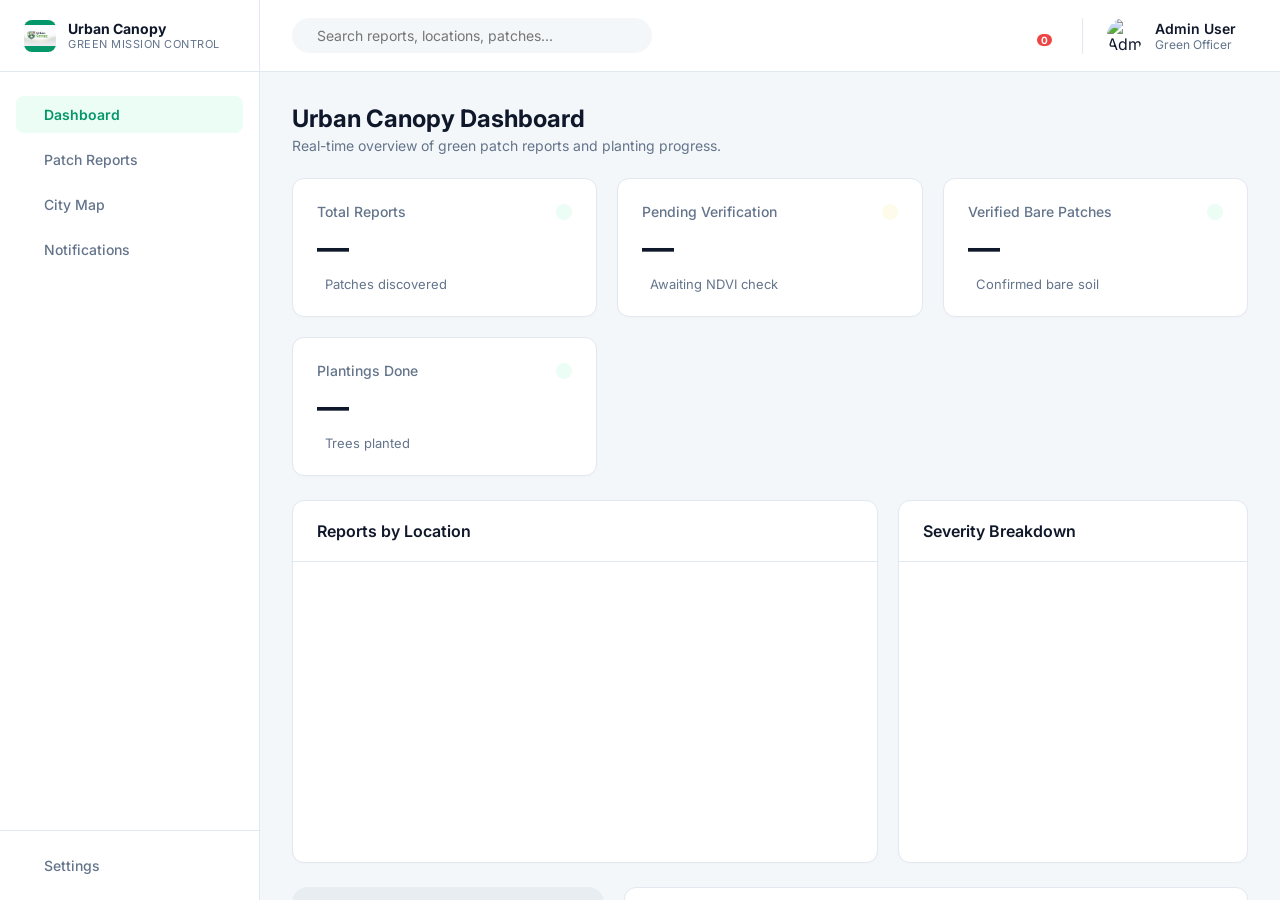
==== commit 8832f55d: "Revert repo to commit 164e8a97549a7c11dc7270ba019e4093dde297fa Agent-Logs-Url: https://github.com/Ay" ====
--- a/dashboard.html
+++ b/dashboard.html
@@ -3,7 +3,7 @@
 <head>
   <meta charset="UTF-8" />
   <meta name="viewport" content="width=device-width, initial-scale=1.0" />
-  <title>System SPA | Site Monitor</title>
+  <title>Urban Canopy | Green Mission Control</title>
   
   <!-- Fonts -->
   <link rel="preconnect" href="https://fonts.googleapis.com">
@@ -27,12 +27,12 @@
     <aside class="sidebar">
       <div class="sidebar-header">
         <div class="logo-icon" style="position: relative; display: flex; align-items: center; justify-content: center;">
-          <i class="ph ph-shield-check" style="position: absolute; z-index: 1;"></i>
+          <i class="ph ph-tree" style="position: absolute; z-index: 1;"></i>
           <img src="assets/logo.png" alt="Logo" style="width: 100%; height: 100%; object-fit: contain; position: absolute; z-index: 2;" onerror="this.style.display='none'" />
         </div>
         <div class="logo-text">
-          <span class="logo-title">Site Monitor</span>
-          <span class="logo-subtitle">Department of Works</span>
+          <span class="logo-title">Urban Canopy</span>
+          <span class="logo-subtitle">Green Mission Control</span>
         </div>
       </div>
       
@@ -41,9 +41,9 @@
           <i class="ph ph-squares-four"></i>
           <span>Dashboard</span>
         </a>
-        <a href="#complaints" class="nav-item" data-target="view-complaints">
-          <i class="ph ph-warning-circle"></i>
-          <span>Central Registry</span>
+        <a href="#reports" class="nav-item" data-target="view-complaints">
+          <i class="ph ph-leaf"></i>
+          <span>Patch Reports</span>
         </a>
         <a href="#map" class="nav-item" data-target="view-map">
           <i class="ph ph-map-trifold"></i>
@@ -70,7 +70,7 @@
       <header class="top-header">
         <div class="search-bar">
           <i class="ph ph-magnifying-glass"></i>
-          <input type="search" placeholder="Search complaints, districts, inspectors..." />
+          <input type="search" placeholder="Search reports, locations, patches..." />
         </div>
         <div class="header-actions">
           <div class="action-icon">
@@ -78,13 +78,13 @@
           </div>
           <div class="action-icon has-badge">
             <i class="ph ph-bell"></i>
-            <span class="badge">3</span>
+            <span class="badge" id="notification-badge">0</span>
           </div>
           <div class="admin-profile" id="profileDropdownBtn">
-            <img src="https://ui-avatars.com/api/?name=Admin+User&background=0D8ABC&color=fff&rounded=true" alt="Admin Avatar" class="avatar" />
+            <img src="https://ui-avatars.com/api/?name=Admin+User&background=059669&color=fff&rounded=true" alt="Admin Avatar" class="avatar" />
             <div class="admin-info">
               <span class="admin-name">Admin User</span>
-              <span class="admin-role">Chief Inspector</span>
+              <span class="admin-role">Green Officer</span>
             </div>
             <i class="ph ph-caret-down"></i>
 
@@ -92,12 +92,12 @@
             <div class="profile-dropdown hidden" id="profileDropdownMenu">
               <div class="dropdown-header">
                 <strong>Admin User</strong>
-                <span>Chief Inspector</span>
+                <span>Green Officer</span>
               </div>
               <ul class="dropdown-list">
                 <li><a href="#profile" class="spa-link" data-target="view-profile"><i class="ph ph-user"></i> My Profile</a></li>
-                <li><a href="#notifications" class="spa-link" data-target="view-notifications"><i class="ph ph-activity"></i> Profile Activity</a></li>
-                <li><a href="#settings" class="spa-link" data-target="view-settings"><i class="ph ph-gear"></i> Account Settings</a></li>
+                <li><a href="#notifications" class="spa-link" data-target="view-notifications"><i class="ph ph-activity"></i> Activity</a></li>
+                <li><a href="#settings" class="spa-link" data-target="view-settings"><i class="ph ph-gear"></i> Settings</a></li>
                 <li class="logout-item"><a href="index.html"><i class="ph ph-sign-out"></i> Sign Out</a></li>
               </ul>
             </div>
@@ -113,56 +113,56 @@
         <div class="dashboard-scroll-area">
           <div class="dashboard-container">
             <div class="page-header">
-              <h1>Municipal Dashboard</h1>
-              <p>Overview of construction safety complaints and enforcement.</p>
+              <h1>Urban Canopy Dashboard</h1>
+              <p>Real-time overview of green patch reports and planting progress.</p>
             </div>
 
             <div class="stats-grid">
               <div class="stat-card">
                 <div class="stat-header">
-                  <span class="stat-title">Total Complaints</span>
+                  <span class="stat-title">Total Reports</span>
                   <i class="ph ph-files stat-icon blue"></i>
                 </div>
-                <div class="stat-value">1,284</div>
+                <div class="stat-value" id="stat-total">—</div>
                 <div class="stat-trend positive">
-                  <i class="ph ph-trend-down"></i>
-                  <span>-5.4% from last month</span>
+                  <i class="ph ph-leaf"></i>
+                  <span>Patches discovered</span>
                 </div>
               </div>
 
               <div class="stat-card">
                 <div class="stat-header">
-                  <span class="stat-title">Pending Review</span>
+                  <span class="stat-title">Pending Verification</span>
                   <i class="ph ph-hourglass-high stat-icon orange"></i>
                 </div>
-                <div class="stat-value">342</div>
+                <div class="stat-value" id="stat-pending">—</div>
                 <div class="stat-trend negative">
-                  <i class="ph ph-trend-up"></i>
-                  <span>+12.1% from last month</span>
+                  <i class="ph ph-clock"></i>
+                  <span>Awaiting NDVI check</span>
                 </div>
               </div>
 
               <div class="stat-card">
                 <div class="stat-header">
-                  <span class="stat-title">Verified Violations</span>
-                  <i class="ph ph-siren stat-icon red"></i>
-                </div>
-                <div class="stat-value">845</div>
+                  <span class="stat-title">Verified Bare Patches</span>
+                  <i class="ph ph-check-circle stat-icon green"></i>
+                </div>
+                <div class="stat-value" id="stat-verified">—</div>
                 <div class="stat-trend positive">
-                  <i class="ph ph-trend-down"></i>
-                  <span>-2.3% from last month</span>
+                  <i class="ph ph-seal-check"></i>
+                  <span>Confirmed bare soil</span>
                 </div>
               </div>
 
               <div class="stat-card">
                 <div class="stat-header">
-                  <span class="stat-title">Resolved Cases</span>
-                  <i class="ph ph-check-circle stat-icon green"></i>
-                </div>
-                <div class="stat-value">2,109</div>
+                  <span class="stat-title">Plantings Done</span>
+                  <i class="ph ph-tree stat-icon green"></i>
+                </div>
+                <div class="stat-value" id="stat-planted">—</div>
                 <div class="stat-trend positive">
                   <i class="ph ph-trend-up"></i>
-                  <span>+8.7% from last month</span>
+                  <span>Trees planted</span>
                 </div>
               </div>
             </div>
@@ -170,7 +170,7 @@
             <div class="analytics-grid">
               <div class="chart-card wide">
                 <div class="card-header">
-                  <h3>Complaints by District</h3>
+                  <h3>Reports by Location</h3>
                   <button class="btn-icon"><i class="ph ph-dots-three-outline-vertical"></i></button>
                 </div>
                 <div class="card-body">
@@ -180,7 +180,7 @@
               
               <div class="chart-card">
                 <div class="card-header">
-                  <h3>Violation Types</h3>
+                  <h3>Severity Breakdown</h3>
                   <button class="btn-icon"><i class="ph ph-dots-three-outline-vertical"></i></button>
                 </div>
                 <div class="card-body">
@@ -196,38 +196,26 @@
                    <i class="ph ph-dots-three"></i>
                  </div>
                  
-                 <div class="notif-list">
-                   <div class="img-notif-card">
-                     <div class="img-notif-icon dark"><i class="ph ph-files"></i></div>
-                     <div class="img-notif-content">
-                       <h4>New Violation Verified</h4>
-                       <p>Illegal construction at 442 West Oak Blvd.</p>
-                       <span class="time">12 MINUTES AGO</span>
-                     </div>
+                 <div class="notif-list" id="recent-activity-list">
+                   <!-- Populated dynamically by main.js -->
+                   <div class="img-notif-card" style="justify-content: center; color: var(--text-muted); font-size: 13px;">
+                     Loading reports...
                    </div>
-
-                   <div class="img-notif-card">
-                     <div class="img-notif-icon light-green"><i class="ph ph-check"></i></div>
-                     <div class="img-notif-content">
-                       <h4>Case Resolved</h4>
-                       <p>Sanitation issue cleared at Site 44.</p>
-                       <span class="time">2 HOURS AGO</span>
-                     </div>
-                   </div>
                  </div>
 
                  <div class="img-notif-footer" style="padding-top: 8px;">
-                   <span>View All Audit Logs</span>
+                   <span>View All Reports</span>
                    <button class="img-notif-fab" style="width: 36px; height: 36px; font-size: 16px;"><i class="ph ph-plus"></i></button>
                  </div>
               </div>
 
               <div class="map-card">
                 <div class="card-header">
-                  <h3>Active Response Units</h3>
+                  <h3>Report Locations</h3>
                   <div class="map-legend">
-                    <span class="legend-item"><span class="dot u-blue"></span> Unit</span>
-                    <span class="legend-item"><span class="dot u-red"></span> Complaint</span>
+                    <span class="legend-item"><span class="dot u-red"></span> High</span>
+                    <span class="legend-item"><span class="dot" style="background-color: var(--orange-main);"></span> Medium</span>
+                    <span class="legend-item"><span class="dot" style="background-color: var(--green-main);"></span> Low</span>
                   </div>
                 </div>
                 <div class="map-container" id="cityMap">
@@ -240,60 +228,49 @@
         </div>
       </div>
 
-      <!-- 2. COMPLAINTS VIEW -->
+      <!-- 2. PATCH REPORTS VIEW -->
       <div id="view-complaints" class="view-section hidden">
         <div class="dashboard-scroll-area">
           <div class="dashboard-container max-width-large">
             
             <div class="page-header header-flex">
               <div>
-                <h1>Central Registry</h1>
-                <p>Monitoring civic reports across city sectors</p>
+                <h1>Patch Reports Registry</h1>
+                <p>All citizen-submitted green patch reports</p>
               </div>
               <div class="header-buttons">
                 <button class="btn btn-secondary"><i class="ph ph-export"></i> Export Data</button>
-                <button class="btn btn-primary"><i class="ph ph-plus"></i> New Report</button>
               </div>
             </div>
 
             <div class="stats-grid grid-6">
               <div class="stat-card">
-                <div class="stat-header"><span class="stat-title">Resolution Velocity</span></div>
-                <div class="stat-value">2.4 Days</div>
-                <div class="stat-trend positive"><i class="ph ph-trend-down"></i><span>-12% from last month</span></div>
-              </div>
-              <div class="stat-card">
-                <div class="stat-header"><span class="stat-title">Active Cases</span></div>
-                <div class="stat-value">1,187</div>
-                <div class="stat-trend negative"><i class="ph ph-trend-up"></i><span>+4% from last month</span></div>
-              </div>
-              <div class="stat-card">
-                <div class="stat-header"><span class="stat-title">Critical Alerts</span></div>
-                <div class="stat-value" style="color: var(--red-main)">24</div>
-                <div class="stat-trend positive"><i class="ph ph-trend-down"></i><span>-2 from last week</span></div>
-              </div>
-              <div class="stat-card">
-                <div class="stat-header"><span class="stat-title">Zone Efficiency</span></div>
-                <div class="stat-value">94.2%</div>
-                <div class="stat-trend positive"><i class="ph ph-trend-up"></i><span>Target: >90%</span></div>
-              </div>
-              <div class="stat-card">
-                <div class="stat-header"><span class="stat-title">Priority Queue</span></div>
-                <div class="stat-value" style="color: var(--orange-main)">8</div>
-                <div class="stat-trend negative"><i class="ph ph-trend-up"></i><span>Unassigned High-Risk</span></div>
-              </div>
-              <div class="stat-card">
-                <div class="stat-header"><span class="stat-title">System Health Status</span></div>
-                <div class="stat-value" style="color: var(--green-main)">Online</div>
-                <div class="stat-trend positive"><i class="ph ph-check"></i><span>All systems operational</span></div>
+                <div class="stat-header"><span class="stat-title">Total Reports</span></div>
+                <div class="stat-value" id="stat-registry-total">—</div>
+                <div class="stat-trend positive"><i class="ph ph-leaf"></i><span>All submissions</span></div>
+              </div>
+              <div class="stat-card">
+                <div class="stat-header"><span class="stat-title">High Severity</span></div>
+                <div class="stat-value" id="stat-critical" style="color: var(--red-main)">—</div>
+                <div class="stat-trend negative"><i class="ph ph-warning"></i><span>Urgent patches</span></div>
+              </div>
+              <div class="stat-card">
+                <div class="stat-header"><span class="stat-title">Medium Severity</span></div>
+                <div class="stat-value" id="stat-medium" style="color: var(--orange-main)">—</div>
+                <div class="stat-trend positive"><i class="ph ph-info"></i><span>Moderate priority</span></div>
+              </div>
+              <div class="stat-card">
+                <div class="stat-header"><span class="stat-title">Accessible Sites</span></div>
+                <div class="stat-value" id="stat-accessible" style="color: var(--green-main)">—</div>
+                <div class="stat-trend positive"><i class="ph ph-check"></i><span>Easy access</span></div>
               </div>
             </div>
 
             <div class="panels-grid">
               <div class="chart-card">
                 <div class="card-header">
-                  <h3>Zone Intelligence</h3>
-                  <span class="subtitle-badge">Complaints by Sector</span>
+                  <h3>Reports Timeline</h3>
+                  <span class="subtitle-badge">Submissions Over Time</span>
                 </div>
                 <div class="card-body">
                   <canvas id="zoneChart"></canvas>
@@ -301,8 +278,8 @@
               </div>
               <div class="chart-card">
                 <div class="card-header">
-                  <h3>Live Fleet Deployment</h3>
-                  <span class="subtitle-badge">Active Units</span>
+                  <h3>Status Overview</h3>
+                  <span class="subtitle-badge">Report Status</span>
                 </div>
                 <div class="card-body">
                   <canvas id="fleetChart"></canvas>
@@ -313,11 +290,10 @@
             <div class="card table-card">
               <div class="table-header">
                 <div class="tabs">
-                  <button class="tab-btn active">All</button>
-                  <button class="tab-btn">Pending</button>
-                  <button class="tab-btn">Under Review</button>
-                  <button class="tab-btn">Verified</button>
-                  <button class="tab-btn">Resolved</button>
+                  <button class="tab-btn active" data-filter="all">All</button>
+                  <button class="tab-btn" data-filter="pending">Pending</button>
+                  <button class="tab-btn" data-filter="verified">Verified</button>
+                  <button class="tab-btn" data-filter="planted">Planted</button>
                 </div>
                 <div class="table-actions">
                   <div class="search-bar small">
@@ -332,26 +308,12 @@
                 <table class="complaint-table">
                   <thead>
                     <tr>
-                      <th>Complaint ID</th><th>Visual Log</th><th>Location</th><th>Date Submitted</th><th>Status</th><th>Actions</th>
+                      <th>Report ID</th><th>Photo</th><th>Location</th><th>Date Submitted</th><th>Severity</th><th>Status</th><th>Actions</th>
                     </tr>
                   </thead>
-                  <tbody>
+                  <tbody id="reports-table-body">
                     <tr>
-                      <td><strong>#CMP-8842</strong></td>
-                      <td><div class="visual-log"><img src="assets/violation1.png" alt="Evidence" /></div></td>
-                      <td>
-                        <div class="td-content"><span class="td-title">Downtown Sector</span><span class="td-sub">400 Broad St</span></div>
-                      </td>
-                      <td>
-                        <div class="td-content"><span class="td-title">Oct 12, 09:30 AM</span><span class="td-sub">By Citizen App</span></div>
-                      </td>
-                      <td><span class="badge-status status-pending">Pending</span></td>
-                      <td>
-                        <div class="action-buttons">
-                          <button class="btn btn-outline" title="Review"><i class="ph ph-eye"></i></button>
-                          <button class="btn btn-outline" title="Assign Inspector"><i class="ph ph-user-plus"></i></button>
-                        </div>
-                      </td>
+                      <td colspan="7" style="text-align: center; padding: 32px; color: var(--text-muted);">Loading reports from database...</td>
                     </tr>
                   </tbody>
                 </table>
@@ -368,8 +330,8 @@
           <div class="side-panel card">
             <div class="panel-section border-bottom">
               <div class="page-header map-header">
-                <h1>City Violation Map</h1>
-                <p>Locational analytics for civic safety reports</p>
+                <h1>Green Patch Map</h1>
+                <p>Locations of all reported bare patches</p>
               </div>
               <div class="map-layers-toggle">
                  <button class="layer-btn active" id="btnStreet">Street</button>
@@ -380,17 +342,18 @@
 
             <div class="panel-section border-bottom stats-quick">
               <h3>Quick Statistics</h3>
-              <div class="quick-stat-row"><span class="qs-label">Complaints</span><span class="qs-value" id="qsTotal">142</span></div>
-              <div class="quick-stat-row"><span class="qs-label text-red">High-Risk Cases</span><span class="qs-value text-red bold">18</span></div>
+              <div class="quick-stat-row"><span class="qs-label">Total Reports</span><span class="qs-value" id="qsTotal">0</span></div>
+              <div class="quick-stat-row"><span class="qs-label text-red">High Severity</span><span class="qs-value text-red bold" id="qsHighRisk">0</span></div>
             </div>
 
             <div class="panel-section flex-1 scrollable-panel">
-              <h3>Filter Complaints</h3>
+              <h3>Filter Reports</h3>
               <div class="filter-group">
-                <label>Status</label>
+                <label>Severity</label>
                 <div class="filter-checkboxes">
-                  <label class="checkbox-item"><input type="checkbox" checked /> <span class="dot u-red"></span> High-risk</label>
-                  <label class="checkbox-item"><input type="checkbox" checked /> <span class="dot u-orange"></span> Pending</label>
+                  <label class="checkbox-item"><input type="checkbox" checked /> <span class="dot u-red"></span> High</label>
+                  <label class="checkbox-item"><input type="checkbox" checked /> <span class="dot" style="background-color: var(--orange-main);"></span> Medium</label>
+                  <label class="checkbox-item"><input type="checkbox" checked /> <span class="dot" style="background-color: var(--green-main);"></span> Low</label>
                 </div>
               </div>
               <button class="btn btn-primary w-full"><i class="ph ph-funnel"></i> Apply Filters</button>
@@ -409,68 +372,26 @@
           <div class="dashboard-container max-width-large" style="max-width: 800px;">
             <div class="page-header header-flex">
               <div>
-                <h1>Audit & Notifications</h1>
-                <p>System alerts, assigned tasks, and chronological activity.</p>
+                <h1>Activity & Notifications</h1>
+                <p>Recent report submissions and system events.</p>
               </div>
             </div>
 
             <div class="img-notif-panel">
                <div class="img-notif-header">
-                 <h3>Recent Activity</h3>
+                 <h3>All Activity</h3>
                  <i class="ph ph-dots-three"></i>
                </div>
                
-               <div class="notif-list">
-                 
-                 <div class="img-notif-card">
-                   <div class="img-notif-icon dark"><i class="ph ph-files"></i></div>
-                   <div class="img-notif-content">
-                     <h4>New Violation Verified</h4>
-                     <p>Illegal construction at 442 West Oak Blvd.</p>
-                     <span class="time">12 MINUTES AGO</span>
-                   </div>
-                 </div>
-
-                 <div class="img-notif-card">
-                   <div class="img-notif-icon light-blue"><i class="ph ph-warning-circle"></i></div>
-                   <div class="img-notif-content">
-                     <h4>Complaint Filed</h4>
-                     <p>Noise complaint submitted by citizen ref: #8821.</p>
-                     <span class="time">45 MINUTES AGO</span>
-                   </div>
-                 </div>
-
-                 <div class="img-notif-card">
-                   <div class="img-notif-icon light-green"><i class="ph ph-check"></i></div>
-                   <div class="img-notif-content">
-                     <h4>Case Resolved</h4>
-                     <p>Sanitation issue at City Plaza cleared by Dept 4.</p>
-                     <span class="time">2 HOURS AGO</span>
-                   </div>
-                 </div>
-
-                 <div class="img-notif-card">
-                   <div class="img-notif-icon light-yellow"><i class="ph ph-warning"></i></div>
-                   <div class="img-notif-content">
-                     <h4>System Alert</h4>
-                     <p>High complaint volume detected in South District.</p>
-                     <span class="time">4 HOURS AGO</span>
-                   </div>
-                 </div>
-
-                 <div class="img-notif-card">
-                   <div class="img-notif-icon dark"><i class="ph ph-user"></i></div>
-                   <div class="img-notif-content">
-                     <h4>Agent Assigned</h4>
-                     <p>Officer Miller assigned to Permit Case #102.</p>
-                     <span class="time">6 HOURS AGO</span>
-                   </div>
-                 </div>
-
+               <div class="notif-list" id="notifications-list">
+                 <!-- Populated dynamically -->
+                 <div class="img-notif-card" style="justify-content: center; color: var(--text-muted); font-size: 13px;">
+                   Loading activity...
+                 </div>
                </div>
 
                <div class="img-notif-footer">
-                 <span>View All Audit Logs</span>
+                 <span>All Reports Shown</span>
                  <button class="img-notif-fab"><i class="ph ph-plus"></i></button>
                </div>
             </div>
@@ -485,14 +406,14 @@
           <div class="dashboard-container max-width-large" style="max-width: 900px;">
             <div class="page-header">
               <h1>My Profile</h1>
-              <p>Manage your professional civic identity and contact data.</p>
+              <p>Manage your Urban Canopy officer profile.</p>
             </div>
             
             <div class="panels-grid" style="grid-template-columns: 1fr 2fr;">
               <div class="card" style="text-align: center; padding: 32px;">
-                <img src="https://ui-avatars.com/api/?name=Admin+User&background=0D8ABC&color=fff&rounded=true&size=120" style="border-radius: 50%; margin-bottom: 16px;" alt="Avatar" />
+                <img src="https://ui-avatars.com/api/?name=Admin+User&background=059669&color=fff&rounded=true&size=120" style="border-radius: 50%; margin-bottom: 16px;" alt="Avatar" />
                 <h3 style="margin-bottom: 4px;">Admin User</h3>
-                <p style="color: var(--text-muted); font-size: 14px; margin-bottom: 24px;">Chief Inspector</p>
+                <p style="color: var(--text-muted); font-size: 14px; margin-bottom: 24px;">Green Officer</p>
                 <button class="btn btn-outline" style="width: 100%;">Upload New Photo</button>
               </div>
 
@@ -505,15 +426,15 @@
                   </div>
                   <div class="form-group">
                     <label>Role / Title</label>
-                    <input type="text" class="form-input" value="Chief Inspector" disabled style="background: var(--bg-app); cursor: not-allowed;" />
+                    <input type="text" class="form-input" value="Green Officer" disabled style="background: var(--bg-app); cursor: not-allowed;" />
                   </div>
                   <div class="form-group">
                     <label>Email Address</label>
-                    <input type="email" class="form-input" placeholder="name@department.gov" />
+                    <input type="email" class="form-input" placeholder="name@urbancanopy.org" />
                   </div>
                   <div class="form-group">
                     <label>Phone Number</label>
-                    <input type="tel" class="form-input" value="+1 (555) 019-2831" />
+                    <input type="tel" class="form-input" value="+91 98765 43210" />
                   </div>
                 </div>
                 <button class="btn btn-primary" style="margin-top: 16px;">Save Changes</button>
@@ -529,7 +450,7 @@
           <div class="dashboard-container max-width-large" style="max-width: 900px;">
             <div class="page-header">
               <h1>System Settings</h1>
-              <p>Configure notifications, security, and global app preferences.</p>
+              <p>Configure notifications, security, and app preferences.</p>
             </div>
 
             <div class="card" style="padding: 32px; margin-bottom: 24px;">
@@ -538,7 +459,7 @@
               <div style="display: flex; justify-content: space-between; align-items: center; margin-bottom: 16px;">
                  <div>
                    <p style="font-weight: 600; margin-bottom: 4px;">Email Alerts</p>
-                   <p style="font-size: 13px; color: var(--text-muted);">Receive immediate emails on High-Risk incidents.</p>
+                   <p style="font-size: 13px; color: var(--text-muted);">Receive emails when new reports are verified.</p>
                  </div>
                  <input type="checkbox" checked style="width: 20px; height: 20px; accent-color: var(--blue-primary);" />
               </div>
@@ -546,7 +467,7 @@
               <div style="display: flex; justify-content: space-between; align-items: center; margin-bottom: 16px;">
                  <div>
                    <p style="font-weight: 600; margin-bottom: 4px;">Push Notifications</p>
-                   <p style="font-size: 13px; color: var(--text-muted);">Enable browser push notifications when active.</p>
+                   <p style="font-size: 13px; color: var(--text-muted);">Enable browser push notifications for new submissions.</p>
                  </div>
                  <input type="checkbox" style="width: 20px; height: 20px; accent-color: var(--blue-primary);" />
               </div>
@@ -558,7 +479,7 @@
               <div style="display: flex; justify-content: space-between; align-items: center; margin-bottom: 16px;">
                  <div>
                    <p style="font-weight: 600; margin-bottom: 4px;">Two-Factor Authentication (2FA)</p>
-                   <p style="font-size: 13px; color: var(--text-muted);">Protect your civic account with an additional security token.</p>
+                   <p style="font-size: 13px; color: var(--text-muted);">Add extra security to your account.</p>
                  </div>
                  <button class="btn btn-outline">Enable 2FA</button>
               </div>
@@ -566,7 +487,7 @@
               <div style="display: flex; justify-content: space-between; align-items: center;">
                  <div>
                    <p style="font-weight: 600; margin-bottom: 4px;">Change Password</p>
-                   <p style="font-size: 13px; color: var(--text-muted);">Update your system access key regularly.</p>
+                   <p style="font-size: 13px; color: var(--text-muted);">Update your password regularly.</p>
                  </div>
                  <button class="btn btn-secondary">Update</button>
               </div>
--- a/style.css
+++ b/style.css
@@ -8,9 +8,9 @@
   --text-main: #0f172a;
   --text-muted: #64748b;
   
-  --blue-primary: #2563eb;
-  --blue-hover: #1d4ed8;
-  --blue-light: #eff6ff;
+  --blue-primary: #059669;
+  --blue-hover: #047857;
+  --blue-light: #ecfdf5;
   
   --green-main: #10b981;
   --green-light: #ecfdf5;
@@ -632,8 +632,8 @@
 
 /* Login Page Specific Styles */
 .login-layout { display: flex; height: 100vh; width: 100vw; background-color: white; }
-.login-left { flex: 1; background: linear-gradient(135deg, #0E1F40 0%, #21355A 100%); display: flex; flex-direction: column; justify-content: center; padding: 60px; color: white; position: relative; overflow: hidden; }
-.login-left::before { content: ""; position: absolute; width: 600px; height: 600px; border-radius: 50%; background: radial-gradient(circle, rgba(37,99,235,0.15) 0%, rgba(37,99,235,0) 70%); top: -100px; left: -100px; }
+.login-left { flex: 1; background: linear-gradient(135deg, #064E3B 0%, #065F46 100%); display: flex; flex-direction: column; justify-content: center; padding: 60px; color: white; position: relative; overflow: hidden; }
+.login-left::before { content: ""; position: absolute; width: 600px; height: 600px; border-radius: 50%; background: radial-gradient(circle, rgba(5,150,105,0.15) 0%, rgba(5,150,105,0) 70%); top: -100px; left: -100px; }
 .login-left-content { z-index: 2; max-width: 480px; }
 .login-left-content h1 { font-size: 42px; font-weight: 700; margin-bottom: 24px; line-height: 1.2; }
 .login-left-content p { font-size: 18px; color: #94A3B8; line-height: 1.6; }
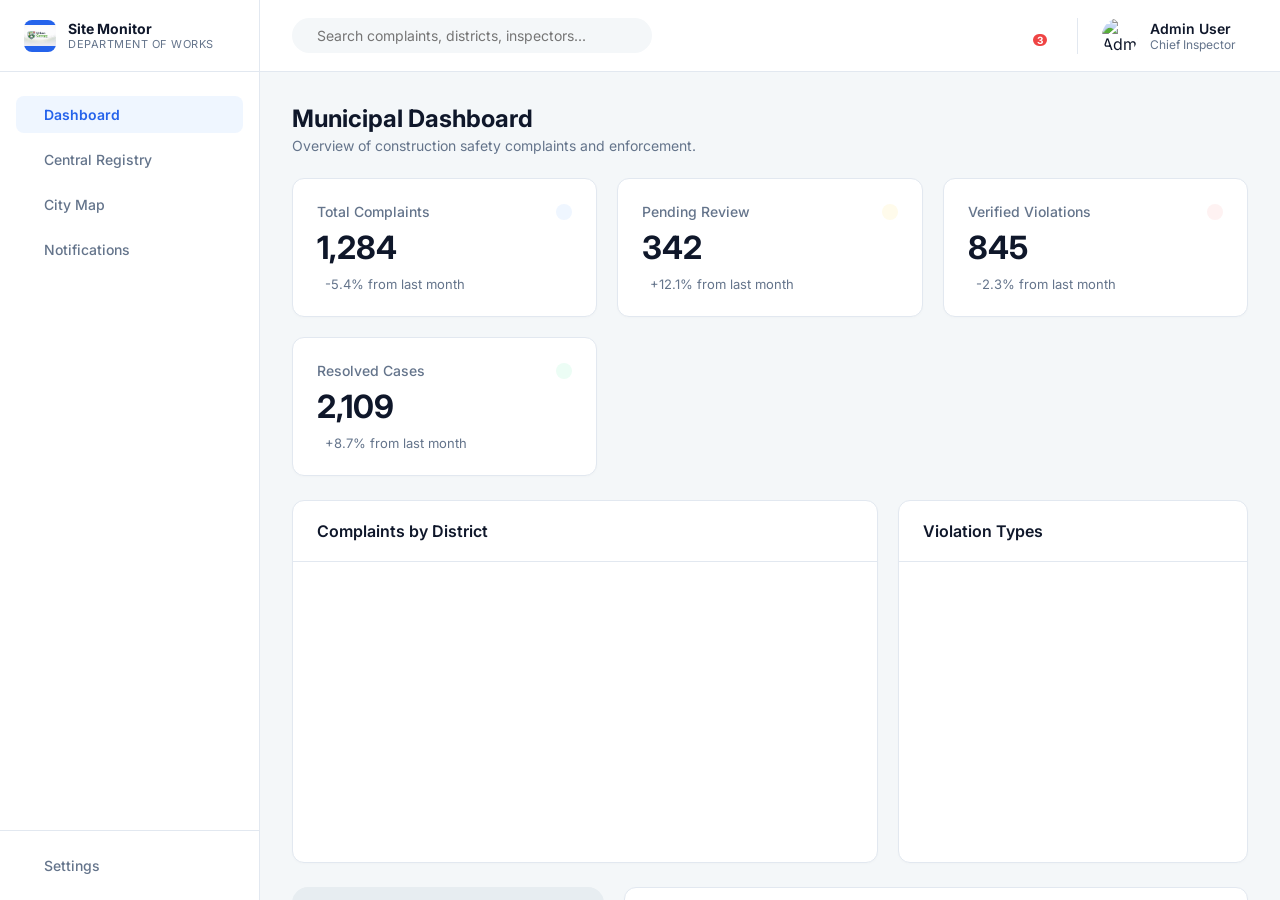
==== commit e09302ab: "Merge branch 'main' of https://github.com/Ayansh-Srivastava-2006/urban-canopy-web" ====
--- a/dashboard.html
+++ b/dashboard.html
@@ -3,7 +3,7 @@
 <head>
   <meta charset="UTF-8" />
   <meta name="viewport" content="width=device-width, initial-scale=1.0" />
-  <title>Urban Canopy | Green Mission Control</title>
+  <title>System SPA | Site Monitor</title>
   
   <!-- Fonts -->
   <link rel="preconnect" href="https://fonts.googleapis.com">
@@ -27,12 +27,12 @@
     <aside class="sidebar">
       <div class="sidebar-header">
         <div class="logo-icon" style="position: relative; display: flex; align-items: center; justify-content: center;">
-          <i class="ph ph-tree" style="position: absolute; z-index: 1;"></i>
+          <i class="ph ph-shield-check" style="position: absolute; z-index: 1;"></i>
           <img src="assets/logo.png" alt="Logo" style="width: 100%; height: 100%; object-fit: contain; position: absolute; z-index: 2;" onerror="this.style.display='none'" />
         </div>
         <div class="logo-text">
-          <span class="logo-title">Urban Canopy</span>
-          <span class="logo-subtitle">Green Mission Control</span>
+          <span class="logo-title">Site Monitor</span>
+          <span class="logo-subtitle">Department of Works</span>
         </div>
       </div>
       
@@ -41,9 +41,9 @@
           <i class="ph ph-squares-four"></i>
           <span>Dashboard</span>
         </a>
-        <a href="#reports" class="nav-item" data-target="view-complaints">
-          <i class="ph ph-leaf"></i>
-          <span>Patch Reports</span>
+        <a href="#complaints" class="nav-item" data-target="view-complaints">
+          <i class="ph ph-warning-circle"></i>
+          <span>Central Registry</span>
         </a>
         <a href="#map" class="nav-item" data-target="view-map">
           <i class="ph ph-map-trifold"></i>
@@ -70,7 +70,7 @@
       <header class="top-header">
         <div class="search-bar">
           <i class="ph ph-magnifying-glass"></i>
-          <input type="search" placeholder="Search reports, locations, patches..." />
+          <input type="search" placeholder="Search complaints, districts, inspectors..." />
         </div>
         <div class="header-actions">
           <div class="action-icon">
@@ -78,13 +78,13 @@
           </div>
           <div class="action-icon has-badge">
             <i class="ph ph-bell"></i>
-            <span class="badge" id="notification-badge">0</span>
+            <span class="badge">3</span>
           </div>
           <div class="admin-profile" id="profileDropdownBtn">
-            <img src="https://ui-avatars.com/api/?name=Admin+User&background=059669&color=fff&rounded=true" alt="Admin Avatar" class="avatar" />
+            <img src="https://ui-avatars.com/api/?name=Admin+User&background=0D8ABC&color=fff&rounded=true" alt="Admin Avatar" class="avatar" />
             <div class="admin-info">
               <span class="admin-name">Admin User</span>
-              <span class="admin-role">Green Officer</span>
+              <span class="admin-role">Chief Inspector</span>
             </div>
             <i class="ph ph-caret-down"></i>
 
@@ -92,12 +92,12 @@
             <div class="profile-dropdown hidden" id="profileDropdownMenu">
               <div class="dropdown-header">
                 <strong>Admin User</strong>
-                <span>Green Officer</span>
+                <span>Chief Inspector</span>
               </div>
               <ul class="dropdown-list">
                 <li><a href="#profile" class="spa-link" data-target="view-profile"><i class="ph ph-user"></i> My Profile</a></li>
-                <li><a href="#notifications" class="spa-link" data-target="view-notifications"><i class="ph ph-activity"></i> Activity</a></li>
-                <li><a href="#settings" class="spa-link" data-target="view-settings"><i class="ph ph-gear"></i> Settings</a></li>
+                <li><a href="#notifications" class="spa-link" data-target="view-notifications"><i class="ph ph-activity"></i> Profile Activity</a></li>
+                <li><a href="#settings" class="spa-link" data-target="view-settings"><i class="ph ph-gear"></i> Account Settings</a></li>
                 <li class="logout-item"><a href="index.html"><i class="ph ph-sign-out"></i> Sign Out</a></li>
               </ul>
             </div>
@@ -113,56 +113,56 @@
         <div class="dashboard-scroll-area">
           <div class="dashboard-container">
             <div class="page-header">
-              <h1>Urban Canopy Dashboard</h1>
-              <p>Real-time overview of green patch reports and planting progress.</p>
+              <h1>Municipal Dashboard</h1>
+              <p>Overview of construction safety complaints and enforcement.</p>
             </div>
 
             <div class="stats-grid">
               <div class="stat-card">
                 <div class="stat-header">
-                  <span class="stat-title">Total Reports</span>
+                  <span class="stat-title">Total Complaints</span>
                   <i class="ph ph-files stat-icon blue"></i>
                 </div>
-                <div class="stat-value" id="stat-total">—</div>
+                <div class="stat-value">1,284</div>
                 <div class="stat-trend positive">
-                  <i class="ph ph-leaf"></i>
-                  <span>Patches discovered</span>
+                  <i class="ph ph-trend-down"></i>
+                  <span>-5.4% from last month</span>
                 </div>
               </div>
 
               <div class="stat-card">
                 <div class="stat-header">
-                  <span class="stat-title">Pending Verification</span>
+                  <span class="stat-title">Pending Review</span>
                   <i class="ph ph-hourglass-high stat-icon orange"></i>
                 </div>
-                <div class="stat-value" id="stat-pending">—</div>
+                <div class="stat-value">342</div>
                 <div class="stat-trend negative">
-                  <i class="ph ph-clock"></i>
-                  <span>Awaiting NDVI check</span>
+                  <i class="ph ph-trend-up"></i>
+                  <span>+12.1% from last month</span>
                 </div>
               </div>
 
               <div class="stat-card">
                 <div class="stat-header">
-                  <span class="stat-title">Verified Bare Patches</span>
+                  <span class="stat-title">Verified Violations</span>
+                  <i class="ph ph-siren stat-icon red"></i>
+                </div>
+                <div class="stat-value">845</div>
+                <div class="stat-trend positive">
+                  <i class="ph ph-trend-down"></i>
+                  <span>-2.3% from last month</span>
+                </div>
+              </div>
+
+              <div class="stat-card">
+                <div class="stat-header">
+                  <span class="stat-title">Resolved Cases</span>
                   <i class="ph ph-check-circle stat-icon green"></i>
                 </div>
-                <div class="stat-value" id="stat-verified">—</div>
-                <div class="stat-trend positive">
-                  <i class="ph ph-seal-check"></i>
-                  <span>Confirmed bare soil</span>
-                </div>
-              </div>
-
-              <div class="stat-card">
-                <div class="stat-header">
-                  <span class="stat-title">Plantings Done</span>
-                  <i class="ph ph-tree stat-icon green"></i>
-                </div>
-                <div class="stat-value" id="stat-planted">—</div>
+                <div class="stat-value">2,109</div>
                 <div class="stat-trend positive">
                   <i class="ph ph-trend-up"></i>
-                  <span>Trees planted</span>
+                  <span>+8.7% from last month</span>
                 </div>
               </div>
             </div>
@@ -170,7 +170,7 @@
             <div class="analytics-grid">
               <div class="chart-card wide">
                 <div class="card-header">
-                  <h3>Reports by Location</h3>
+                  <h3>Complaints by District</h3>
                   <button class="btn-icon"><i class="ph ph-dots-three-outline-vertical"></i></button>
                 </div>
                 <div class="card-body">
@@ -180,7 +180,7 @@
               
               <div class="chart-card">
                 <div class="card-header">
-                  <h3>Severity Breakdown</h3>
+                  <h3>Violation Types</h3>
                   <button class="btn-icon"><i class="ph ph-dots-three-outline-vertical"></i></button>
                 </div>
                 <div class="card-body">
@@ -196,26 +196,38 @@
                    <i class="ph ph-dots-three"></i>
                  </div>
                  
-                 <div class="notif-list" id="recent-activity-list">
-                   <!-- Populated dynamically by main.js -->
-                   <div class="img-notif-card" style="justify-content: center; color: var(--text-muted); font-size: 13px;">
-                     Loading reports...
+                 <div class="notif-list">
+                   <div class="img-notif-card">
+                     <div class="img-notif-icon dark"><i class="ph ph-files"></i></div>
+                     <div class="img-notif-content">
+                       <h4>New Violation Verified</h4>
+                       <p>Illegal construction at 442 West Oak Blvd.</p>
+                       <span class="time">12 MINUTES AGO</span>
+                     </div>
+                   </div>
+
+                   <div class="img-notif-card">
+                     <div class="img-notif-icon light-green"><i class="ph ph-check"></i></div>
+                     <div class="img-notif-content">
+                       <h4>Case Resolved</h4>
+                       <p>Sanitation issue cleared at Site 44.</p>
+                       <span class="time">2 HOURS AGO</span>
+                     </div>
                    </div>
                  </div>
 
                  <div class="img-notif-footer" style="padding-top: 8px;">
-                   <span>View All Reports</span>
+                   <span>View All Audit Logs</span>
                    <button class="img-notif-fab" style="width: 36px; height: 36px; font-size: 16px;"><i class="ph ph-plus"></i></button>
                  </div>
               </div>
 
               <div class="map-card">
                 <div class="card-header">
-                  <h3>Report Locations</h3>
+                  <h3>Active Response Units</h3>
                   <div class="map-legend">
-                    <span class="legend-item"><span class="dot u-red"></span> High</span>
-                    <span class="legend-item"><span class="dot" style="background-color: var(--orange-main);"></span> Medium</span>
-                    <span class="legend-item"><span class="dot" style="background-color: var(--green-main);"></span> Low</span>
+                    <span class="legend-item"><span class="dot u-blue"></span> Unit</span>
+                    <span class="legend-item"><span class="dot u-red"></span> Complaint</span>
                   </div>
                 </div>
                 <div class="map-container" id="cityMap">
@@ -228,49 +240,60 @@
         </div>
       </div>
 
-      <!-- 2. PATCH REPORTS VIEW -->
+      <!-- 2. COMPLAINTS VIEW -->
       <div id="view-complaints" class="view-section hidden">
         <div class="dashboard-scroll-area">
           <div class="dashboard-container max-width-large">
             
             <div class="page-header header-flex">
               <div>
-                <h1>Patch Reports Registry</h1>
-                <p>All citizen-submitted green patch reports</p>
+                <h1>Central Registry</h1>
+                <p>Monitoring civic reports across city sectors</p>
               </div>
               <div class="header-buttons">
                 <button class="btn btn-secondary"><i class="ph ph-export"></i> Export Data</button>
+                <button class="btn btn-primary"><i class="ph ph-plus"></i> New Report</button>
               </div>
             </div>
 
             <div class="stats-grid grid-6">
               <div class="stat-card">
-                <div class="stat-header"><span class="stat-title">Total Reports</span></div>
-                <div class="stat-value" id="stat-registry-total">—</div>
-                <div class="stat-trend positive"><i class="ph ph-leaf"></i><span>All submissions</span></div>
-              </div>
-              <div class="stat-card">
-                <div class="stat-header"><span class="stat-title">High Severity</span></div>
-                <div class="stat-value" id="stat-critical" style="color: var(--red-main)">—</div>
-                <div class="stat-trend negative"><i class="ph ph-warning"></i><span>Urgent patches</span></div>
-              </div>
-              <div class="stat-card">
-                <div class="stat-header"><span class="stat-title">Medium Severity</span></div>
-                <div class="stat-value" id="stat-medium" style="color: var(--orange-main)">—</div>
-                <div class="stat-trend positive"><i class="ph ph-info"></i><span>Moderate priority</span></div>
-              </div>
-              <div class="stat-card">
-                <div class="stat-header"><span class="stat-title">Accessible Sites</span></div>
-                <div class="stat-value" id="stat-accessible" style="color: var(--green-main)">—</div>
-                <div class="stat-trend positive"><i class="ph ph-check"></i><span>Easy access</span></div>
+                <div class="stat-header"><span class="stat-title">Resolution Velocity</span></div>
+                <div class="stat-value">2.4 Days</div>
+                <div class="stat-trend positive"><i class="ph ph-trend-down"></i><span>-12% from last month</span></div>
+              </div>
+              <div class="stat-card">
+                <div class="stat-header"><span class="stat-title">Active Cases</span></div>
+                <div class="stat-value">1,187</div>
+                <div class="stat-trend negative"><i class="ph ph-trend-up"></i><span>+4% from last month</span></div>
+              </div>
+              <div class="stat-card">
+                <div class="stat-header"><span class="stat-title">Critical Alerts</span></div>
+                <div class="stat-value" style="color: var(--red-main)">24</div>
+                <div class="stat-trend positive"><i class="ph ph-trend-down"></i><span>-2 from last week</span></div>
+              </div>
+              <div class="stat-card">
+                <div class="stat-header"><span class="stat-title">Zone Efficiency</span></div>
+                <div class="stat-value">94.2%</div>
+                <div class="stat-trend positive"><i class="ph ph-trend-up"></i><span>Target: >90%</span></div>
+              </div>
+              <div class="stat-card">
+                <div class="stat-header"><span class="stat-title">Priority Queue</span></div>
+                <div class="stat-value" style="color: var(--orange-main)">8</div>
+                <div class="stat-trend negative"><i class="ph ph-trend-up"></i><span>Unassigned High-Risk</span></div>
+              </div>
+              <div class="stat-card">
+                <div class="stat-header"><span class="stat-title">System Health Status</span></div>
+                <div class="stat-value" style="color: var(--green-main)">Online</div>
+                <div class="stat-trend positive"><i class="ph ph-check"></i><span>All systems operational</span></div>
               </div>
             </div>
 
             <div class="panels-grid">
               <div class="chart-card">
                 <div class="card-header">
-                  <h3>Reports Timeline</h3>
-                  <span class="subtitle-badge">Submissions Over Time</span>
+                  <h3>Zone Intelligence</h3>
+                  <span class="subtitle-badge">Complaints by Sector</span>
                 </div>
                 <div class="card-body">
                   <canvas id="zoneChart"></canvas>
@@ -278,8 +301,8 @@
               </div>
               <div class="chart-card">
                 <div class="card-header">
-                  <h3>Status Overview</h3>
-                  <span class="subtitle-badge">Report Status</span>
+                  <h3>Live Fleet Deployment</h3>
+                  <span class="subtitle-badge">Active Units</span>
                 </div>
                 <div class="card-body">
                   <canvas id="fleetChart"></canvas>
@@ -290,10 +313,11 @@
             <div class="card table-card">
               <div class="table-header">
                 <div class="tabs">
-                  <button class="tab-btn active" data-filter="all">All</button>
-                  <button class="tab-btn" data-filter="pending">Pending</button>
-                  <button class="tab-btn" data-filter="verified">Verified</button>
-                  <button class="tab-btn" data-filter="planted">Planted</button>
+                  <button class="tab-btn active">All</button>
+                  <button class="tab-btn">Pending</button>
+                  <button class="tab-btn">Under Review</button>
+                  <button class="tab-btn">Verified</button>
+                  <button class="tab-btn">Resolved</button>
                 </div>
                 <div class="table-actions">
                   <div class="search-bar small">
@@ -308,12 +332,26 @@
                 <table class="complaint-table">
                   <thead>
                     <tr>
-                      <th>Report ID</th><th>Photo</th><th>Location</th><th>Date Submitted</th><th>Severity</th><th>Status</th><th>Actions</th>
+                      <th>Complaint ID</th><th>Visual Log</th><th>Location</th><th>Date Submitted</th><th>Status</th><th>Actions</th>
                     </tr>
                   </thead>
-                  <tbody id="reports-table-body">
+                  <tbody>
                     <tr>
-                      <td colspan="7" style="text-align: center; padding: 32px; color: var(--text-muted);">Loading reports from database...</td>
+                      <td><strong>#CMP-8842</strong></td>
+                      <td><div class="visual-log"><img src="assets/violation1.png" alt="Evidence" /></div></td>
+                      <td>
+                        <div class="td-content"><span class="td-title">Downtown Sector</span><span class="td-sub">400 Broad St</span></div>
+                      </td>
+                      <td>
+                        <div class="td-content"><span class="td-title">Oct 12, 09:30 AM</span><span class="td-sub">By Citizen App</span></div>
+                      </td>
+                      <td><span class="badge-status status-pending">Pending</span></td>
+                      <td>
+                        <div class="action-buttons">
+                          <button class="btn btn-outline" title="Review"><i class="ph ph-eye"></i></button>
+                          <button class="btn btn-outline" title="Assign Inspector"><i class="ph ph-user-plus"></i></button>
+                        </div>
+                      </td>
                     </tr>
                   </tbody>
                 </table>
@@ -330,8 +368,8 @@
           <div class="side-panel card">
             <div class="panel-section border-bottom">
               <div class="page-header map-header">
-                <h1>Green Patch Map</h1>
-                <p>Locations of all reported bare patches</p>
+                <h1>City Violation Map</h1>
+                <p>Locational analytics for civic safety reports</p>
               </div>
               <div class="map-layers-toggle">
                  <button class="layer-btn active" id="btnStreet">Street</button>
@@ -342,18 +380,17 @@
 
             <div class="panel-section border-bottom stats-quick">
               <h3>Quick Statistics</h3>
-              <div class="quick-stat-row"><span class="qs-label">Total Reports</span><span class="qs-value" id="qsTotal">0</span></div>
-              <div class="quick-stat-row"><span class="qs-label text-red">High Severity</span><span class="qs-value text-red bold" id="qsHighRisk">0</span></div>
+              <div class="quick-stat-row"><span class="qs-label">Complaints</span><span class="qs-value" id="qsTotal">142</span></div>
+              <div class="quick-stat-row"><span class="qs-label text-red">High-Risk Cases</span><span class="qs-value text-red bold">18</span></div>
             </div>
 
             <div class="panel-section flex-1 scrollable-panel">
-              <h3>Filter Reports</h3>
+              <h3>Filter Complaints</h3>
               <div class="filter-group">
-                <label>Severity</label>
+                <label>Status</label>
                 <div class="filter-checkboxes">
-                  <label class="checkbox-item"><input type="checkbox" checked /> <span class="dot u-red"></span> High</label>
-                  <label class="checkbox-item"><input type="checkbox" checked /> <span class="dot" style="background-color: var(--orange-main);"></span> Medium</label>
-                  <label class="checkbox-item"><input type="checkbox" checked /> <span class="dot" style="background-color: var(--green-main);"></span> Low</label>
+                  <label class="checkbox-item"><input type="checkbox" checked /> <span class="dot u-red"></span> High-risk</label>
+                  <label class="checkbox-item"><input type="checkbox" checked /> <span class="dot u-orange"></span> Pending</label>
                 </div>
               </div>
               <button class="btn btn-primary w-full"><i class="ph ph-funnel"></i> Apply Filters</button>
@@ -372,26 +409,68 @@
           <div class="dashboard-container max-width-large" style="max-width: 800px;">
             <div class="page-header header-flex">
               <div>
-                <h1>Activity & Notifications</h1>
-                <p>Recent report submissions and system events.</p>
+                <h1>Audit & Notifications</h1>
+                <p>System alerts, assigned tasks, and chronological activity.</p>
               </div>
             </div>
 
             <div class="img-notif-panel">
                <div class="img-notif-header">
-                 <h3>All Activity</h3>
+                 <h3>Recent Activity</h3>
                  <i class="ph ph-dots-three"></i>
                </div>
                
-               <div class="notif-list" id="notifications-list">
-                 <!-- Populated dynamically -->
-                 <div class="img-notif-card" style="justify-content: center; color: var(--text-muted); font-size: 13px;">
-                   Loading activity...
-                 </div>
+               <div class="notif-list">
+                 
+                 <div class="img-notif-card">
+                   <div class="img-notif-icon dark"><i class="ph ph-files"></i></div>
+                   <div class="img-notif-content">
+                     <h4>New Violation Verified</h4>
+                     <p>Illegal construction at 442 West Oak Blvd.</p>
+                     <span class="time">12 MINUTES AGO</span>
+                   </div>
+                 </div>
+
+                 <div class="img-notif-card">
+                   <div class="img-notif-icon light-blue"><i class="ph ph-warning-circle"></i></div>
+                   <div class="img-notif-content">
+                     <h4>Complaint Filed</h4>
+                     <p>Noise complaint submitted by citizen ref: #8821.</p>
+                     <span class="time">45 MINUTES AGO</span>
+                   </div>
+                 </div>
+
+                 <div class="img-notif-card">
+                   <div class="img-notif-icon light-green"><i class="ph ph-check"></i></div>
+                   <div class="img-notif-content">
+                     <h4>Case Resolved</h4>
+                     <p>Sanitation issue at City Plaza cleared by Dept 4.</p>
+                     <span class="time">2 HOURS AGO</span>
+                   </div>
+                 </div>
+
+                 <div class="img-notif-card">
+                   <div class="img-notif-icon light-yellow"><i class="ph ph-warning"></i></div>
+                   <div class="img-notif-content">
+                     <h4>System Alert</h4>
+                     <p>High complaint volume detected in South District.</p>
+                     <span class="time">4 HOURS AGO</span>
+                   </div>
+                 </div>
+
+                 <div class="img-notif-card">
+                   <div class="img-notif-icon dark"><i class="ph ph-user"></i></div>
+                   <div class="img-notif-content">
+                     <h4>Agent Assigned</h4>
+                     <p>Officer Miller assigned to Permit Case #102.</p>
+                     <span class="time">6 HOURS AGO</span>
+                   </div>
+                 </div>
+
                </div>
 
                <div class="img-notif-footer">
-                 <span>All Reports Shown</span>
+                 <span>View All Audit Logs</span>
                  <button class="img-notif-fab"><i class="ph ph-plus"></i></button>
                </div>
             </div>
@@ -406,14 +485,14 @@
           <div class="dashboard-container max-width-large" style="max-width: 900px;">
             <div class="page-header">
               <h1>My Profile</h1>
-              <p>Manage your Urban Canopy officer profile.</p>
+              <p>Manage your professional civic identity and contact data.</p>
             </div>
             
             <div class="panels-grid" style="grid-template-columns: 1fr 2fr;">
               <div class="card" style="text-align: center; padding: 32px;">
-                <img src="https://ui-avatars.com/api/?name=Admin+User&background=059669&color=fff&rounded=true&size=120" style="border-radius: 50%; margin-bottom: 16px;" alt="Avatar" />
+                <img src="https://ui-avatars.com/api/?name=Admin+User&background=0D8ABC&color=fff&rounded=true&size=120" style="border-radius: 50%; margin-bottom: 16px;" alt="Avatar" />
                 <h3 style="margin-bottom: 4px;">Admin User</h3>
-                <p style="color: var(--text-muted); font-size: 14px; margin-bottom: 24px;">Green Officer</p>
+                <p style="color: var(--text-muted); font-size: 14px; margin-bottom: 24px;">Chief Inspector</p>
                 <button class="btn btn-outline" style="width: 100%;">Upload New Photo</button>
               </div>
 
@@ -426,15 +505,15 @@
                   </div>
                   <div class="form-group">
                     <label>Role / Title</label>
-                    <input type="text" class="form-input" value="Green Officer" disabled style="background: var(--bg-app); cursor: not-allowed;" />
+                    <input type="text" class="form-input" value="Chief Inspector" disabled style="background: var(--bg-app); cursor: not-allowed;" />
                   </div>
                   <div class="form-group">
                     <label>Email Address</label>
-                    <input type="email" class="form-input" placeholder="name@urbancanopy.org" />
+                    <input type="email" class="form-input" placeholder="name@department.gov" />
                   </div>
                   <div class="form-group">
                     <label>Phone Number</label>
-                    <input type="tel" class="form-input" value="+91 98765 43210" />
+                    <input type="tel" class="form-input" value="+1 (555) 019-2831" />
                   </div>
                 </div>
                 <button class="btn btn-primary" style="margin-top: 16px;">Save Changes</button>
@@ -450,7 +529,7 @@
           <div class="dashboard-container max-width-large" style="max-width: 900px;">
             <div class="page-header">
               <h1>System Settings</h1>
-              <p>Configure notifications, security, and app preferences.</p>
+              <p>Configure notifications, security, and global app preferences.</p>
             </div>
 
             <div class="card" style="padding: 32px; margin-bottom: 24px;">
@@ -459,7 +538,7 @@
               <div style="display: flex; justify-content: space-between; align-items: center; margin-bottom: 16px;">
                  <div>
                    <p style="font-weight: 600; margin-bottom: 4px;">Email Alerts</p>
-                   <p style="font-size: 13px; color: var(--text-muted);">Receive emails when new reports are verified.</p>
+                   <p style="font-size: 13px; color: var(--text-muted);">Receive immediate emails on High-Risk incidents.</p>
                  </div>
                  <input type="checkbox" checked style="width: 20px; height: 20px; accent-color: var(--blue-primary);" />
               </div>
@@ -467,7 +546,7 @@
               <div style="display: flex; justify-content: space-between; align-items: center; margin-bottom: 16px;">
                  <div>
                    <p style="font-weight: 600; margin-bottom: 4px;">Push Notifications</p>
-                   <p style="font-size: 13px; color: var(--text-muted);">Enable browser push notifications for new submissions.</p>
+                   <p style="font-size: 13px; color: var(--text-muted);">Enable browser push notifications when active.</p>
                  </div>
                  <input type="checkbox" style="width: 20px; height: 20px; accent-color: var(--blue-primary);" />
               </div>
@@ -479,7 +558,7 @@
               <div style="display: flex; justify-content: space-between; align-items: center; margin-bottom: 16px;">
                  <div>
                    <p style="font-weight: 600; margin-bottom: 4px;">Two-Factor Authentication (2FA)</p>
-                   <p style="font-size: 13px; color: var(--text-muted);">Add extra security to your account.</p>
+                   <p style="font-size: 13px; color: var(--text-muted);">Protect your civic account with an additional security token.</p>
                  </div>
                  <button class="btn btn-outline">Enable 2FA</button>
               </div>
@@ -487,7 +566,7 @@
               <div style="display: flex; justify-content: space-between; align-items: center;">
                  <div>
                    <p style="font-weight: 600; margin-bottom: 4px;">Change Password</p>
-                   <p style="font-size: 13px; color: var(--text-muted);">Update your password regularly.</p>
+                   <p style="font-size: 13px; color: var(--text-muted);">Update your system access key regularly.</p>
                  </div>
                  <button class="btn btn-secondary">Update</button>
               </div>
--- a/style.css
+++ b/style.css
@@ -8,9 +8,9 @@
   --text-main: #0f172a;
   --text-muted: #64748b;
   
-  --blue-primary: #059669;
-  --blue-hover: #047857;
-  --blue-light: #ecfdf5;
+  --blue-primary: #2563eb;
+  --blue-hover: #1d4ed8;
+  --blue-light: #eff6ff;
   
   --green-main: #10b981;
   --green-light: #ecfdf5;
@@ -632,8 +632,8 @@
 
 /* Login Page Specific Styles */
 .login-layout { display: flex; height: 100vh; width: 100vw; background-color: white; }
-.login-left { flex: 1; background: linear-gradient(135deg, #064E3B 0%, #065F46 100%); display: flex; flex-direction: column; justify-content: center; padding: 60px; color: white; position: relative; overflow: hidden; }
-.login-left::before { content: ""; position: absolute; width: 600px; height: 600px; border-radius: 50%; background: radial-gradient(circle, rgba(5,150,105,0.15) 0%, rgba(5,150,105,0) 70%); top: -100px; left: -100px; }
+.login-left { flex: 1; background: linear-gradient(135deg, #0E1F40 0%, #21355A 100%); display: flex; flex-direction: column; justify-content: center; padding: 60px; color: white; position: relative; overflow: hidden; }
+.login-left::before { content: ""; position: absolute; width: 600px; height: 600px; border-radius: 50%; background: radial-gradient(circle, rgba(37,99,235,0.15) 0%, rgba(37,99,235,0) 70%); top: -100px; left: -100px; }
 .login-left-content { z-index: 2; max-width: 480px; }
 .login-left-content h1 { font-size: 42px; font-weight: 700; margin-bottom: 24px; line-height: 1.2; }
 .login-left-content p { font-size: 18px; color: #94A3B8; line-height: 1.6; }
